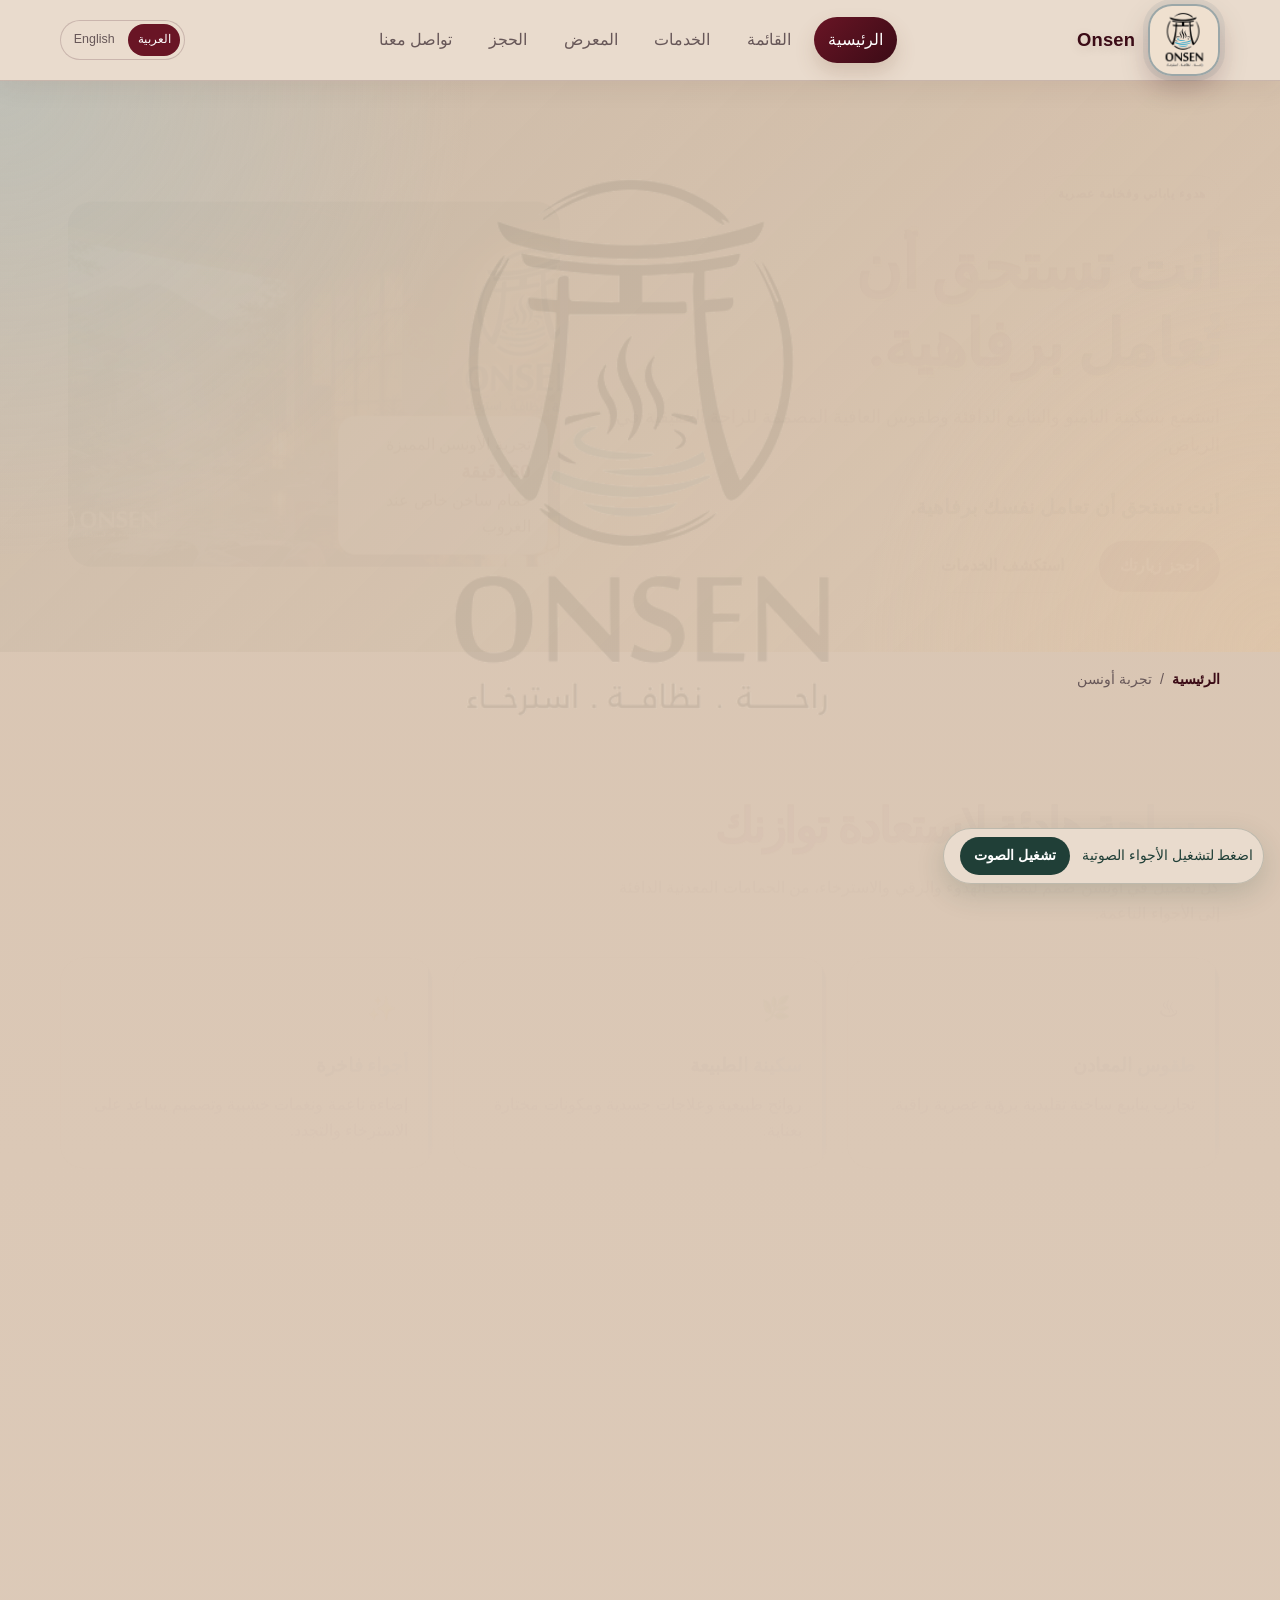
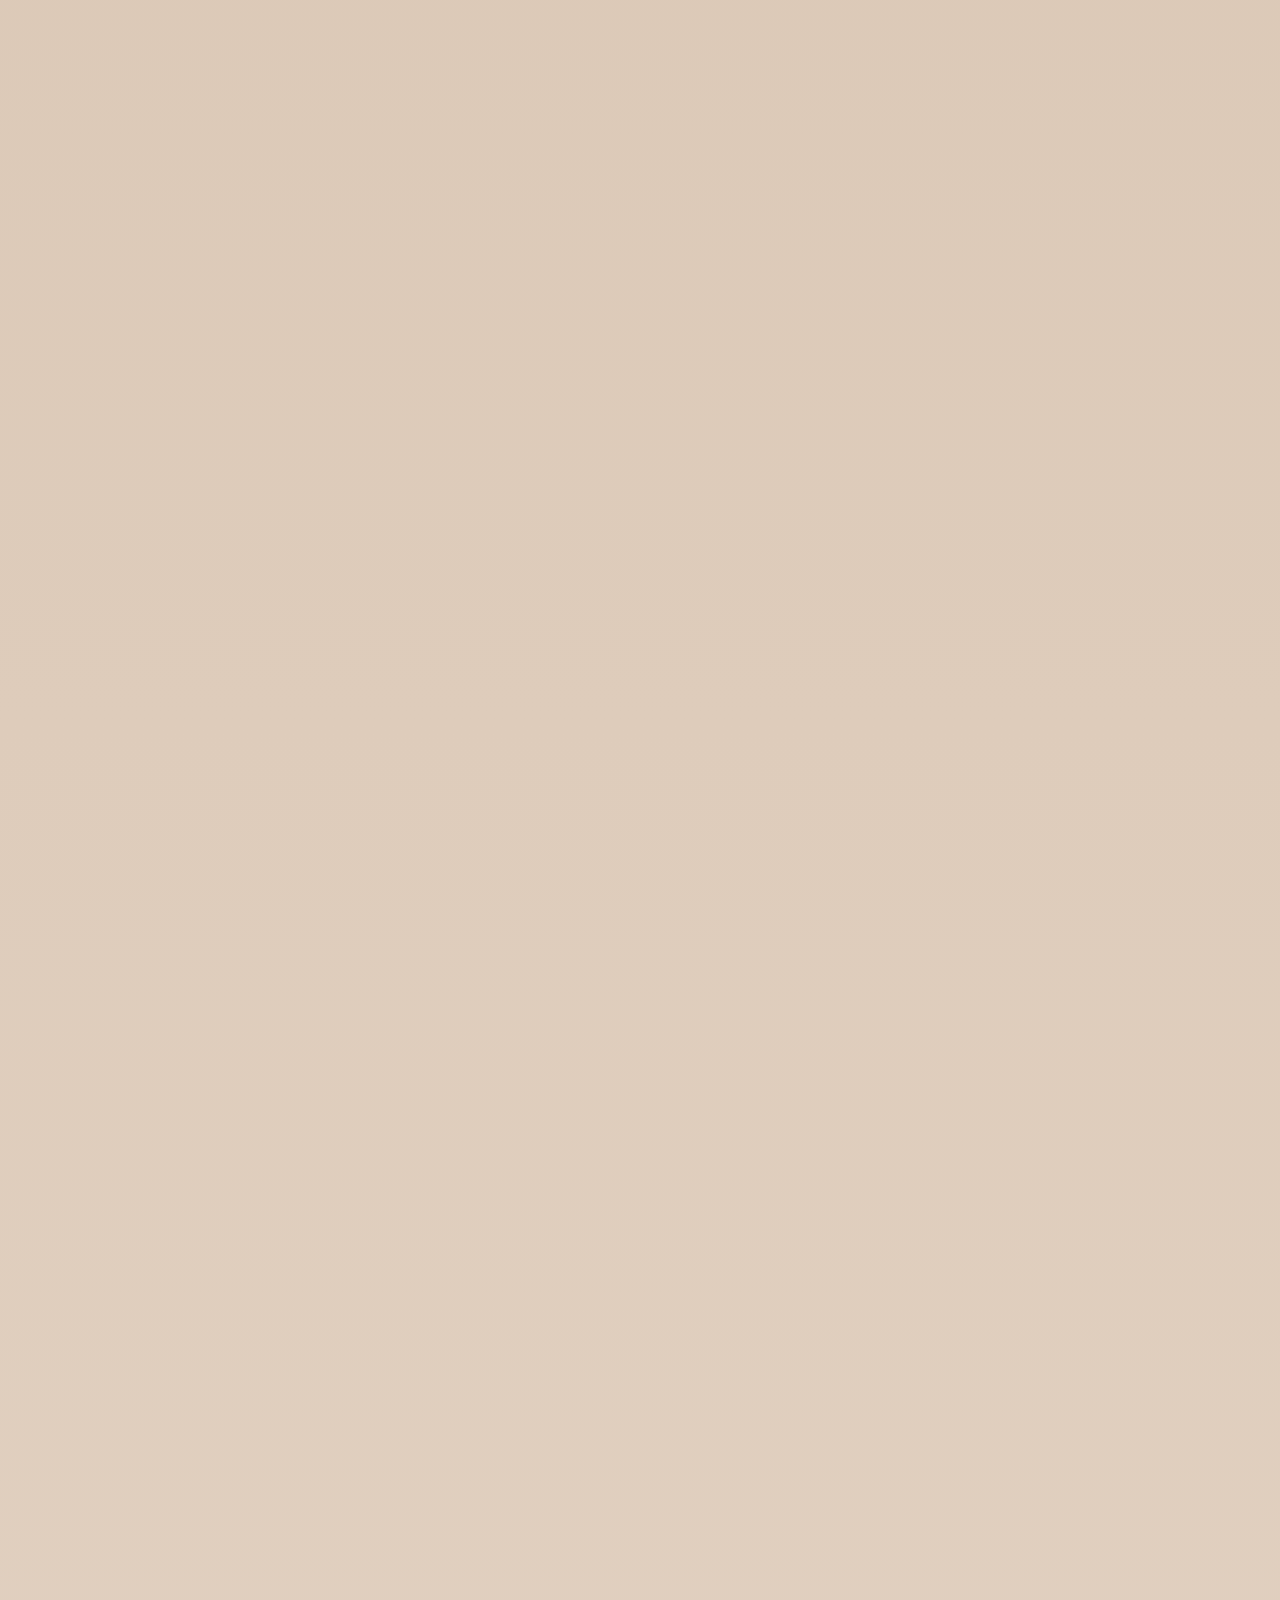
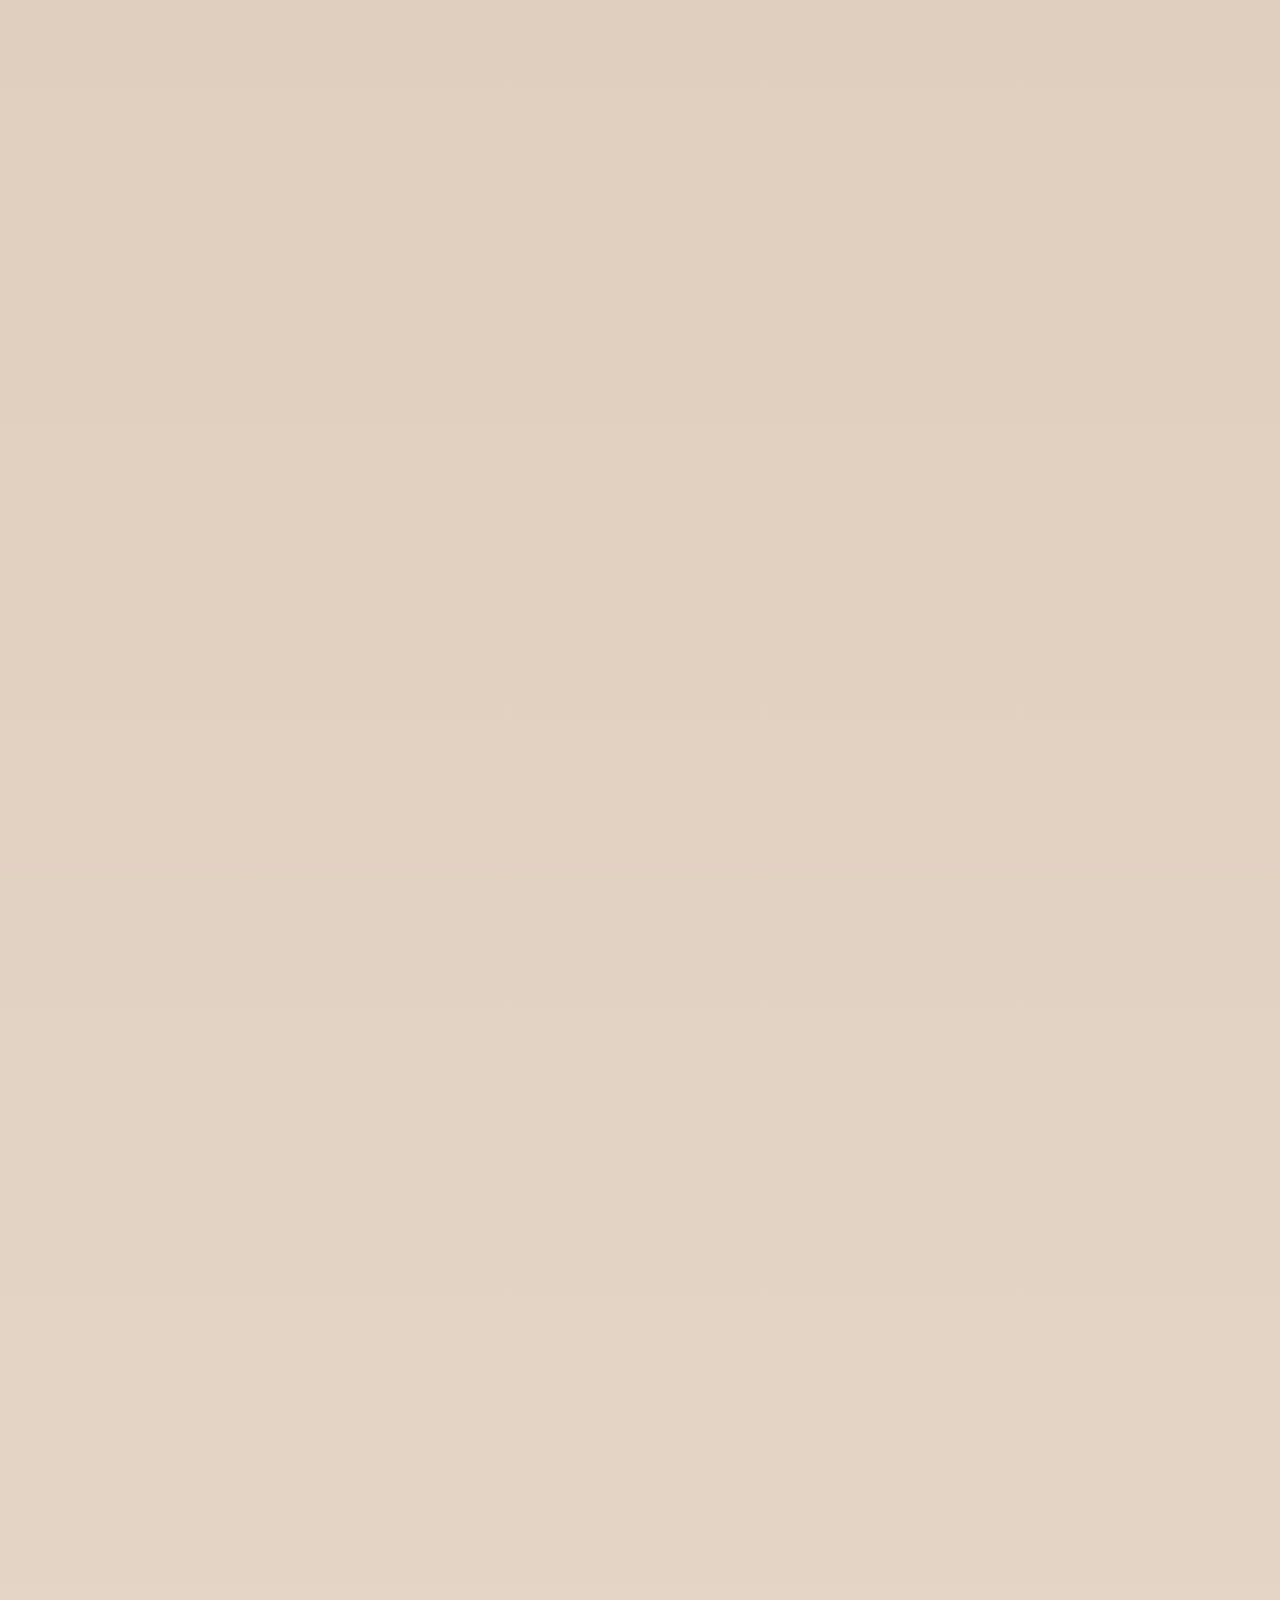
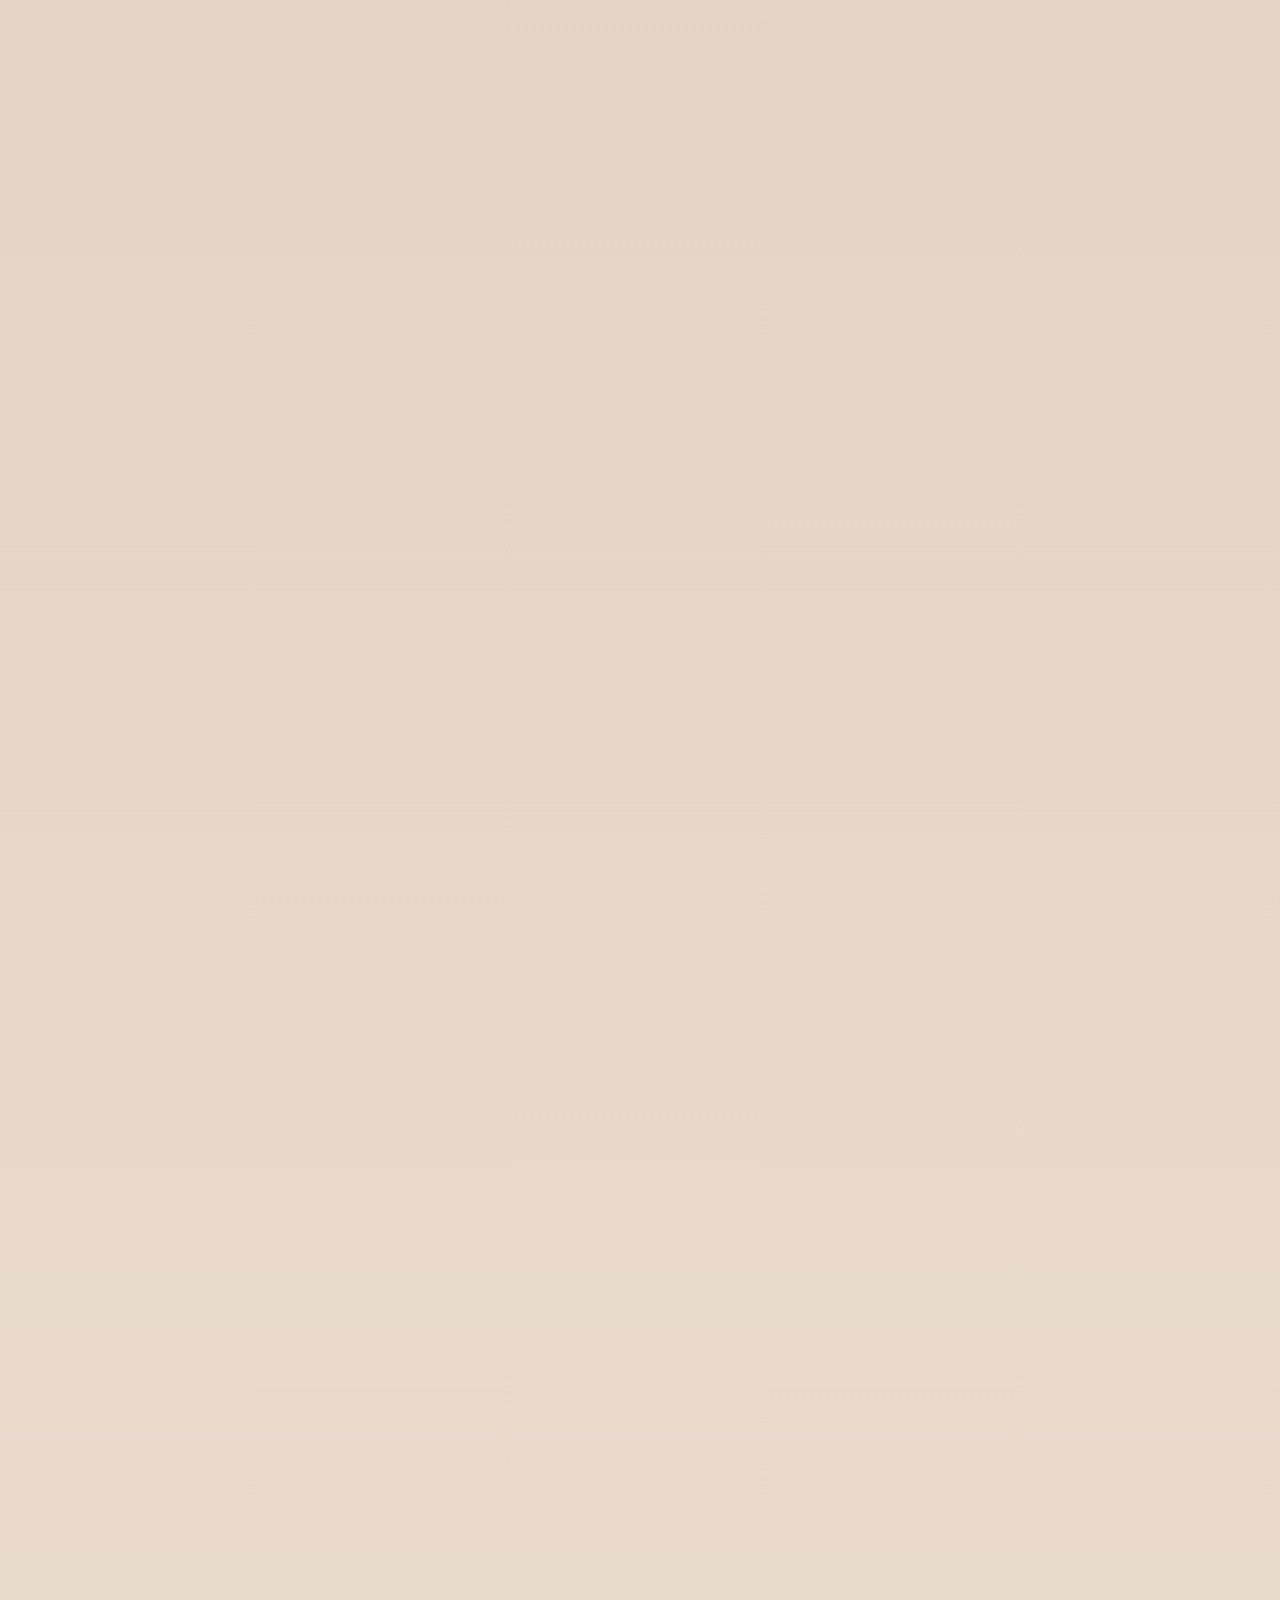
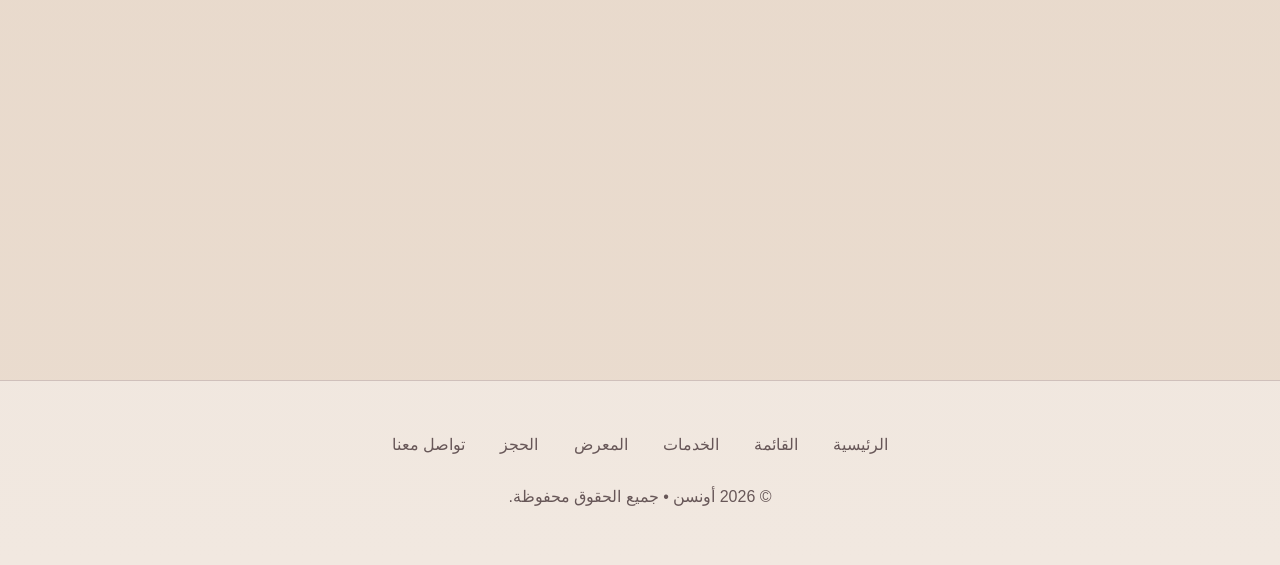
==== index.html @ 72aee2a8 "Improve Onsen search visibility and site security Replace legacy ambient tracks with an original hig" ====
<!doctype html>
<html lang="ar" dir="rtl">
<head>
  <meta charset="utf-8">
  <meta name="viewport" content="width=device-width,initial-scale=1">
  <meta http-equiv="Content-Security-Policy" content="default-src 'self'; base-uri 'self'; object-src 'none'; frame-ancestors 'none'; form-action 'self' https://wa.me mailto:; img-src 'self' data: https:; media-src 'self'; script-src 'self'; style-src 'self' https://fonts.googleapis.com; font-src 'self' https://fonts.gstatic.com; connect-src 'self'; upgrade-insecure-requests;">
  <meta name="referrer" content="strict-origin-when-cross-origin">
  <meta http-equiv="Permissions-Policy" content="camera=(), microphone=(), geolocation=()">
  <title>أونسن في الرياض | سبا ياباني فاخر</title>
  <meta name="description" content="أونسن سبا ياباني في الرياض يقدم جلسات المساج والحمام المغربي وحمام إسترخائي وطقوس عافية في أجواء هادئة.">
  <meta name="author" content="Onsen Spa & Wellness">
  <meta name="robots" content="index, follow, max-image-preview:large">
  <meta name="theme-color" content="#f7f3ef">
  <meta property="og:site_name" content="Onsen Spa & Wellness">
  <meta property="og:locale" content="ar_SA">
  <meta property="og:locale:alternate" content="en_US">
  <meta property="og:url" content="https://onsen0ksa-cloud.github.io/Onsen/">
  <meta property="og:title" content="أونسن في الرياض | سبا ياباني فاخر">
  <meta property="og:description" content="تجربة أونسن هادئة مع جلسات المساج والحمام المغربي وحمام إسترخائي وطقوس العافية الفاخرة.">
  <meta property="og:type" content="website">
  <meta property="og:image" content="https://onsen0ksa-cloud.github.io/Onsen/assets/hero-onsen.jpeg">
  <meta property="og:image:alt" content="أجواء أونسن اليابانية الهادئة">
  <meta name="twitter:card" content="summary_large_image">
  <meta name="twitter:title" content="أونسن في الرياض | سبا ياباني فاخر">
  <meta name="twitter:description" content="جلسات مساج وطقوس استرخاء يابانية في أجواء هادئة وفاخرة.">
  <meta name="twitter:image" content="https://onsen0ksa-cloud.github.io/Onsen/assets/hero-onsen.jpeg">
  <meta name="twitter:image:alt" content="أجواء أونسن اليابانية الهادئة">
  <link rel="canonical" href="https://onsen0ksa-cloud.github.io/Onsen/">
  <link rel="icon" type="image/png" href="logo-modern.png?v=4">
  <link rel="stylesheet" href="styles.css">
  <script type="application/ld+json">
  {
    "@context": "https://schema.org",
    "@type": "HealthAndBeautyBusiness",
    "name": "أونسن Onsen Spa",
    "@id": "https://onsen0ksa-cloud.github.io/Onsen/#business",
    "url": "https://onsen0ksa-cloud.github.io/Onsen/",
    "email": "Onsen0.ksa@gmail.com",
    "telephone": "+966543688231",
    "image": "https://onsen0ksa-cloud.github.io/Onsen/logo-modern.png?v=3",
    "logo": "https://onsen0ksa-cloud.github.io/Onsen/logo-modern.png",
    "description": "سبا ياباني في الرياض يقدم جلسات المساج والحمام المغربي وحمام إسترخائي وطقوس الاسترخاء.",
    "priceRange": "SAR 200-650",
    "areaServed": "Saudi Arabia",
    "serviceType": ["جلسات المساج", "الحمام المغربي", "حمام إسترخائي", "طقوس الاسترخاء"],
    "knowsAbout": ["العافية اليابانية", "العلاج بالحرارة", "الاسترخاء الحسي"],
    "hasOfferCatalog": {
      "@type": "OfferCatalog",
      "name": "خدمات أونسن",
      "itemListElement": [
        {"@type":"Offer","priceCurrency":"SAR","price":"200","itemOffered":{"@type":"Service","name":"اللوشن التقليدي"}},
        {"@type":"Offer","priceCurrency":"SAR","price":"250","itemOffered":{"@type":"Service","name":"زيت أونسن الفاخر"}},
        {"@type":"Offer","priceCurrency":"SAR","price":"300","itemOffered":{"@type":"Service","name":"الحمام المغربي أو حمام إسترخائي"}}
      ]
    }
  }
  </script>
  <script type="application/ld+json">
  {
    "@context": "https://schema.org",
    "@type": "WebSite",
    "@id": "https://onsen0ksa-cloud.github.io/Onsen/#website",
    "url": "https://onsen0ksa-cloud.github.io/Onsen/",
    "name": "أونسن | Onsen Spa & Wellness",
    "inLanguage": ["ar-SA", "en"]
  }
  </script>
  <script type="application/ld+json">
  {
    "@context": "https://schema.org",
    "@type": "BreadcrumbList",
    "itemListElement": [
      {"@type":"ListItem","position":1,"name":"الرئيسية","item":"https://onsen0ksa-cloud.github.io/Onsen/"}
    ]
  }
  </script>
  <script type="application/ld+json">
  {
    "@context": "https://schema.org",
    "@type": "FAQPage",
    "mainEntity": [
      {
        "@type": "Question",
        "name": "ما الخدمات التي يقدمها أونسن؟",
        "acceptedAnswer": {"@type":"Answer","text":"يقدم أونسن جلسات اللوشن والزيوت الفاخرة والشموع الدافئة ومساج البامبو والحمام المغربي أو حمام إسترخائي."}
      },
      {
        "@type": "Question",
        "name": "كيف يمكنني حجز جلسة؟",
        "acceptedAnswer": {"@type":"Answer","text":"يمكنك الحجز عبر واتساب أو البريد الإلكتروني من صفحة الحجز، وسيقوم فريق أونسن بمساعدتك."}
      }
    ]
  }
  </script>
</head>
<body data-page="home">
  <header class="site-header">
    <div class="container nav-row">
      <a href="index.html" class="brand" aria-label="Onsen home">
        <img src="logo-modern.png?v=3" alt="Onsen logo">
        <span>Onsen</span>
      </a>

      <nav class="site-nav" aria-label="التنقل الرئيسي">
        <a href="index.html" class="active">الرئيسية</a>
        <a href="menu.html">القائمة</a>
        <a href="services.html">الخدمات</a>
        <a href="#gallery">المعرض</a>
        <a href="booking.html">الحجز</a>
        <a href="#contact">تواصل معنا</a>
      </nav>
      <div class="language-switcher" aria-label="اختيار اللغة">
        <button type="button" data-language="ar" class="active">العربية</button>
        <button type="button" data-language="en">English</button>
      </div>
    </div>
  </header>

  <header class="hero">
    <div class="hero-inner">
      <div class="hero-grid">
        <div class="hero-copy reveal">
          <span class="eyebrow">هدوء ياباني وفخامة عصرية</span>
          <h1>أنت تستحق أن تُعامل برفاهية.</h1>
          <p class="tagline">استمتع بسكينة البامبو والينابيع الدافئة وطقوس العافية المصممة للراحة الحقيقية في الرياض.</p>
          <div class="cta-row">
            <p class="hero-signature">أنت تستحق أن تعامل نفسك برفاهية.</p>
            <a class="btn primary" href="booking.html">احجز زيارتك</a>
            <a class="btn" href="services.html">استكشف الخدمات</a>
          </div>
        </div>

        <div class="hero-card reveal">
          <img class="hero-photo" src="assets/hero-onsen.jpeg?v=9" alt="حمام أونسن حار هادئ مع إطلالة جبلية وشعار أونسن" fetchpriority="high">
          <div class="minor-card">
            <span>تجربة الأونسن المميزة</span>
            <strong>60 دقيقة</strong>
            <span>حمام ساخن خاص عند الغروب</span>
          </div>
        </div>
      </div>
    </div>
  </header>

  <main>
    <nav class="breadcrumbs container" aria-label="مسار التنقل">
      <a href="index.html">الرئيسية</a><span aria-hidden="true">/</span><span>تجربة أونسن</span>
    </nav>
    <section class="section container reveal">
      <div class="section-header">
        <h2>مساحة هادئة لاستعادة توازنك</h2>
        <p>كل تفصيل في أونسن صُمم ليمنحك الهدوء والرقي والاسترخاء، من الحمامات المعدنية الدافئة إلى الأجواء الناعمة.</p>
      </div>

      <div class="feature-grid">
        <article class="feature-card">
          <div class="icon-badge">♨</div>
          <h3>طقوس المعادن</h3>
          <p>تجارب ينابيع ساخنة تقليدية برؤية عصرية راقية.</p>
        </article>
        <article class="feature-card">
          <div class="icon-badge">🌿</div>
          <h3>سكينة الطبيعة</h3>
          <p>روائح طبيعية وعلاجات جسدية ومكونات مختارة بعناية.</p>
        </article>
        <article class="feature-card">
          <div class="icon-badge">✨</div>
          <h3>أجواء فاخرة</h3>
          <p>إضاءة ناعمة ونغمات خشبية وتصميم يساعد على الاسترخاء والتجدد.</p>
        </article>
      </div>

    </section>

    <section class="section full-bleed container reveal">
      <div class="full-bleed-grid">
        <figure class="full-bleed-image">
          <img src="assets/gallery/onsen-gallery-06.jpeg" alt="مساحة استرخاء هادئة بتفاصيل مستوحاة من اليابان" loading="lazy" decoding="async">
          <figcaption>مساحة هادئة صُممت لتمنحك وقتاً لنفسك</figcaption>
        </figure>
        <div class="callout">
          <span class="eyebrow">لحظتك تبدأ هنا</span>
          <h3>صُمم للراحة العميقة.</h3>
          <p class="muted">صُمم منتجعنا حول فكرة التوقف الواعي: مشتتات أقل وتوازن أكبر وإحساس أعمق بالعافية.</p>
          <a class="btn primary mt-125 btn-fit" href="services.html">عرض العلاجات</a>
        </div>
      </div>
    </section>

    <section id="gallery" class="section container reveal">
      <div class="section-header">
        <h2>تفاصيل تُبقي الهدوء قريباً</h2>
        <p>اكتشف الأجواء والتفاصيل والطقوس التي تميز تجربة أونسن.</p>
      </div>

      <h3 class="gallery-subtitle">صور المتجر</h3>
      <div class="gallery-grid gallery-store">
        <div class="gallery-item"><img src="assets/gallery/onsen-gallery-06.jpeg" alt="مساحة الاسترخاء في أونسن" loading="lazy" decoding="async"></div>
        <div class="gallery-item"><img src="assets/gallery/onsen-gallery-08.jpeg" alt="أجواء متجر أونسن العصرية" loading="lazy" decoding="async"></div>
        <div class="gallery-item"><img src="assets/gallery/onsen-gallery-10.jpeg" alt="إضاءة دافئة في متجر أونسن" loading="lazy" decoding="async"></div>
      </div>

      <h3 class="gallery-subtitle">صور المنتجات</h3>
      <div class="gallery-grid gallery-products">
        <div class="gallery-item"><img src="assets/gallery/onsen-gallery-01.jpeg" alt="منتجات العناية الفاخرة في أونسن" loading="lazy" decoding="async"></div>
        <div class="gallery-item"><img src="assets/gallery/onsen-gallery-02.jpeg" alt="زيوت ولوشنات جلسات أونسن" loading="lazy" decoding="async"></div>
        <div class="gallery-item"><img src="assets/gallery/onsen-gallery-03.jpeg" alt="تفاصيل منتجات العناية في أونسن" loading="lazy" decoding="async"></div>
        <div class="gallery-item"><img src="assets/gallery/onsen-gallery-04.jpeg" alt="تفاصيل منتجات الاسترخاء والعناية" loading="lazy" decoding="async"></div>
      </div>
    </section>

    <section id="reviews" class="section reviews-section container reveal">
      <div class="section-header">
        <h2>آراء ضيوف أونسن</h2>
        <p>شهادات ضيوف مختارة عن لحظات الهدوء والعناية في أونسن.</p>
      </div>
      <a class="google-review-link" href="https://maps.app.goo.gl/XB1RgDi8UA3HwiJ76?g_st=aw" target="_blank" rel="noopener">
        ⭐ شاهد تقييمات أونسن على Google Maps
      </a>
      <div class="testimonial-grid" aria-label="شهادات ضيوف أونسن">
        <article class="testimonial"><span class="review-stars" aria-hidden="true">★★★★★</span><blockquote>“تجربة هادئة جداً، من الاستقبال إلى نهاية الجلسة. التفاصيل الصغيرة صنعت فرقاً كبيراً.”</blockquote><cite>ضيف من أونسن</cite></article>
        <article class="testimonial"><span class="review-stars" aria-hidden="true">★★★★★</span><blockquote>“الأجواء مريحة والروائح لطيفة، خرجت وأنا أشعر بخفة وراحة حقيقية.”</blockquote><cite>ضيف من أونسن</cite></article>
        <article class="testimonial"><span class="review-stars" aria-hidden="true">★★★★★</span><blockquote>“مكان أنيق وخصوصية ممتازة، وسأعود بالتأكيد لطقس استرخائي آخر.”</blockquote><cite>ضيف من أونسن</cite></article>
        <article class="testimonial"><span class="review-stars" aria-hidden="true">★★★★★</span><blockquote>“خدمة راقية واهتمام واضح بالتفاصيل، كانت الجلسة فرصة حقيقية للراحة.”</blockquote><cite>ضيف من أونسن</cite></article>
        <article class="testimonial"><span class="review-stars" aria-hidden="true">★★★★★</span><blockquote>“النظافة والخصوصية والأجواء الهادئة جعلت التجربة مميزة من البداية للنهاية.”</blockquote><cite>ضيف من أونسن</cite></article>
        <article class="testimonial"><span class="review-stars" aria-hidden="true">★★★★★</span><blockquote>“تجربة دافئة ومريحة، والطاقم متعاون ويمنحك إحساساً بالاهتمام.”</blockquote><cite>ضيف من أونسن</cite></article>
      </div>
    </section>

    <div class="gallery-lightbox" id="gallery-lightbox" role="dialog" aria-modal="true" aria-label="عرض صور أونسن" hidden>
      <button class="lightbox-close" type="button" aria-label="إغلاق">×</button>
      <button class="lightbox-control lightbox-prev" type="button" aria-label="الصورة السابقة">‹</button>
      <figure>
        <img class="lightbox-image" alt="">
        <figcaption class="lightbox-caption"></figcaption>
      </figure>
      <button class="lightbox-control lightbox-next" type="button" aria-label="الصورة التالية">›</button>
    </div>

    <div class="ambient-player" role="group" aria-label="التحكم في الأجواء الصوتية">
      <span id="ambient-status" aria-live="polite">الأجواء الصوتية هادئة</span>
      <button class="btn" id="ambient-toggle" type="button" aria-pressed="false">تشغيل الأجواء الصوتية</button>
    </div>
    <audio id="ambient-audio" autoplay loop muted playsinline preload="auto" aria-hidden="true">
      <source src="assets/onsen-rain-chimes.wav" type="audio/wav">
    </audio>

    <section id="contact" class="section container reveal">
      <div class="section-header">
        <h2>خطط لزيارتك</h2>
        <p>احجز تجربتك أو اسأل عن الجلسات الخاصة أو المواعيد الجماعية.</p>
      </div>

      <div class="contact-grid">
        <article class="info-card">
          <h3>الحجز</h3>
          <p>ابدأ زيارتك بدعم فريق الحجوزات وتوصيات تناسب احتياجاتك.</p>
          <a class="btn primary mt-1" href="booking.html">احجز الآن</a>
        </article>
        <article class="info-card">
          <h3>البريد الإلكتروني</h3>
          <p><a href="mailto:Onsen0.ksa@gmail.com">Onsen0.ksa@gmail.com</a></p>
          <p>نرد خلال 24 ساعة.</p>
        </article>
        <article class="info-card">
          <h3>الموقع</h3>
          <p>منتجع عافية فاخر في الرياض يستقبل الأفراد والمجموعات الصغيرة.</p>
          <a class="btn primary mt-1" href="https://maps.app.goo.gl/XB1RgDi8UA3HwiJ76?g_st=aw" target="_blank" rel="noopener">افتح الموقع على Google Maps</a>
        </article>
      </div>
    </section>

    <section class="section container reveal" aria-labelledby="location-title">
      <div class="section-header">
        <h2 id="location-title">رفاهية يابانية هادئة في الرياض</h2>
        <p>تجربة عافية هادئة للضيوف في الرياض، مع إمكانية التواصل والحجز عبر واتساب والبريد الإلكتروني.</p>
      </div>
      <div class="seo-grid">
        <article class="info-card">
          <h3>خدماتنا</h3>
          <p>مساج، لوشن، زيوت فاخرة، مساج بامبو، وحمام مغربي أو حمام إسترخائي.</p>
          <a class="text-link" href="services.html">تصفح قائمة الخدمات ←</a>
        </article>
        <article class="info-card">
          <h3>موقعنا وخدمتنا</h3>
          <p>نخدم الباحثين عن الاسترخاء والخصوصية وتجربة سبا يابانية راقية في السعودية.</p>
          <a class="text-link" href="booking.html">ابدأ الحجز ←</a>
        </article>
      </div>
    </section>

    <section class="section container reveal" aria-labelledby="story-title">
      <div class="section-header">
        <h2 id="story-title">حكاية عناية صُممت بعناية</h2>
        <p>فريق أونسن يصمم كل زيارة حول الهدوء والخصوصية والعناية بالتفاصيل، من لحظة الوصول حتى نهاية الجلسة.</p>
      </div>
      <div class="case-study">
        <span class="eyebrow">دراسة تجربة</span>
        <h3>من يوم مزدحم إلى لحظة هدوء</h3>
        <p>تبدأ التجربة باختيار الطقس المناسب، ثم جلسة دافئة ووقت استرخاء هادئ، وتنتهي بتوصية شخصية تساعد الضيف على الحفاظ على إحساس التوازن.</p>
        <a class="btn primary" href="booking.html">اطلب توصيتك الشخصية</a>
      </div>
    </section>

    <section class="section container reveal" aria-labelledby="related-title">
      <div class="section-header">
        <h2 id="related-title">خطوتك التالية نحو السكينة</h2>
        <p>تعرّف على الخطوة التالية في رحلة العافية الخاصة بك.</p>
      </div>
      <div class="seo-grid">
        <article class="info-card"><h3>الخدمات والأسعار</h3><p>قارن بين خيارات المساج والحمام المغربي والياباني.</p><a class="text-link" href="services.html">عرض الخدمات ←</a></article>
        <article class="info-card"><h3>الحجز والتواصل</h3><p>تواصل معنا عبر واتساب أو البريد لتنسيق موعدك.</p><a class="text-link" href="booking.html">صفحة الحجز ←</a></article>
        <article class="info-card"><h3>الصور والأجواء</h3><p>استكشف البوابات اليابانية والينابيع وأجواء السكينة.</p><a class="text-link" href="#gallery">مشاهدة المعرض ←</a></article>
      </div>
    </section>

    <section class="section container reveal" aria-labelledby="faq-title">
      <div class="section-header">
        <h2 id="faq-title">إجابات تهم راحتك</h2>
      </div>
      <div class="faq-list">
        <details><summary>ما الخدمات التي يقدمها أونسن؟</summary><p>نقدم جلسات اللوشن والزيوت الفاخرة والشموع الدافئة ومساج البامبو والحمام المغربي أو حمام إسترخائي.</p></details>
        <details><summary>كيف يمكنني حجز جلسة؟</summary><p>يمكنك الحجز عبر واتساب أو البريد الإلكتروني من صفحة الحجز، وسيساعدك فريق أونسن في اختيار الموعد والخدمة.</p></details>
        <details><summary>ماهي المواد أو المنتجات المستخدمة للمساج والحمام؟</summary><p>نختار منتجاتنا بعناية من مكونات طبيعية، وهي خالية تماماً من المواد الحافظة وفق معلومات المنتجات المعتمدة لدينا.</p></details>
      </div>
    </section>
  </main>

  <footer class="footer">
    <nav class="footer-nav" aria-label="Footer navigation">
      <a href="index.html">الرئيسية</a>
      <a href="menu.html">القائمة</a>
      <a href="services.html">الخدمات</a>
      <a href="index.html#gallery">المعرض</a>
      <a href="booking.html">الحجز</a>
      <a href="index.html#contact">تواصل معنا</a>
    </nav>
    <p>&copy; <span id="year"></span> أونسن • جميع الحقوق محفوظة.</p>
  </footer>

  <script src="script.js"></script>
</body>
</html>
---- styles.css ----
@import url("https://fonts.googleapis.com/css2?family=Amiri:wght@400;700&family=Noto+Naskh+Arabic:wght@400;600;700&display=swap");

:root {
  --primary: #691525;
  --primary-deep: #3b0b16;
  --accent: #416b59;
  --logo-blue: #5d8295;
  --forest: #203f37;
  --sky: #9ac8d8;
  --accent-soft: #dfe8e1;
  --gold: #c9a982;
  --sand: #d8c4b1;
  --paper: #eadccf;
  --ink: #2c2020;
  --muted: #675758;
  --line: rgba(59, 11, 22, 0.18);
  --shadow: 0 18px 50px rgba(53, 13, 22, 0.14);
}

* { box-sizing: border-box; }
html { scroll-behavior: smooth; }
body {
  position: relative;
  isolation: isolate;
  margin: 0;
  font-family: "Noto Naskh Arabic", Tahoma, sans-serif;
  line-height: 1.6;
  color: var(--ink);
  background: linear-gradient(180deg, #d8c4b1 0%, #eadccf 100%);
}
body::before {
  position: fixed;
  inset: 0;
  z-index: 0;
  content: "";
  background: url("logo-modern.png") center / min(620px, 62vw) auto no-repeat;
  filter: sepia(0.45) saturate(0.55);
  opacity: 0.07;
  pointer-events: none;
}
body > * {
  position: relative;
  z-index: 1;
}
img { display: block; max-width: 100%; }
a { color: inherit; text-decoration: none; }
button, input, textarea { font: inherit; }

.container {
  width: min(1160px, calc(100% - 2rem));
  margin: 0 auto;
}

.breadcrumbs {
  display: flex;
  gap: 0.5rem;
  padding-top: 1rem;
  color: var(--muted);
  font-size: 0.9rem;
}

.breadcrumbs a,
.text-link {
  color: var(--primary-deep);
  font-weight: 700;
}

.site-header {
  position: sticky;
  top: 0;
  z-index: 20;
  backdrop-filter: blur(16px);
  background: rgba(234, 220, 207, 0.94);
  box-shadow: 0 8px 24px rgba(59, 11, 22, 0.06);
  border-bottom: 1px solid var(--line);
}

.nav-row {
  display: flex;
  align-items: center;
  justify-content: space-between;
  gap: 1rem;
  min-height: 80px;
  padding: 0.25rem 0;
}

.language-switcher {
  display: inline-flex;
  gap: 0.25rem;
  padding: 0.2rem;
  border: 1px solid var(--line);
  border-radius: 999px;
  background: rgba(234, 220, 207, 0.9);
}

.language-switcher button {
  border: 0;
  border-radius: 999px;
  background: transparent;
  color: var(--muted);
  cursor: pointer;
  padding: 0.35rem 0.6rem;
  font-size: 0.78rem;
}

.language-switcher button.active {
  background: var(--primary);
  color: #fff;
}

.brand {
  display: inline-flex;
  align-items: center;
  gap: 0.8rem;
  color: var(--primary-deep);
  font-family: "Noto Naskh Arabic", "Segoe UI", sans-serif;
  font-size: 1.15rem;
  font-weight: 700;
  letter-spacing: 0.01em;
}

.brand img {
  width: 72px;
  height: 72px;
  padding: 0.2rem;
  border: 2px solid rgba(93, 130, 149, 0.62);
  border-radius: 24px;
  object-fit: contain;
  box-shadow: 0 12px 28px rgba(59, 11, 22, 0.22), 0 0 0 5px rgba(93, 130, 149, 0.1);
  background: rgba(234, 220, 207, 0.78);
  filter: sepia(0.12) saturate(0.92);
  transition: transform 0.2s ease, box-shadow 0.2s ease;
}

.brand span {
  color: var(--primary-deep);
  text-shadow: 0 3px 12px rgba(59, 11, 22, 0.12);
}

.brand:hover img {
  transform: translateY(-2px) rotate(-2deg);
  box-shadow: 0 16px 32px rgba(59, 11, 22, 0.28), 0 0 0 6px rgba(93, 130, 149, 0.14);
}

.site-nav {
  display: flex;
  justify-content: center;
  gap: 0.5rem;
  flex-wrap: wrap;
}

.site-nav a,
.footer-nav a {
  color: var(--muted);
  padding: 0.65rem 0.9rem;
  border-radius: 999px;
  transition: 0.2s ease;
}

.site-nav a:hover,
.footer-nav a:hover {
  background: rgba(125, 87, 58, 0.08);
  color: var(--ink);
}

.site-nav a.active {
  background: linear-gradient(135deg, var(--primary), var(--primary-deep));
  color: #fff;
  box-shadow: 0 10px 20px rgba(125, 87, 58, 0.2);
}

.hero {
  position: relative;
  overflow: hidden;
  background:
    radial-gradient(circle at top left, rgba(154, 200, 216, 0.28), transparent 34%),
    radial-gradient(circle at bottom right, rgba(227, 195, 158, 0.32), transparent 30%),
    linear-gradient(135deg, rgba(32, 63, 55, 0.06), rgba(227, 195, 158, 0.18));
}

.hero-inner {
  width: min(1160px, calc(100% - 2rem));
  margin: 0 auto;
  padding: clamp(2.5rem, 6vw, 5rem) 0;
}

.hero-grid {
  display: grid;
  grid-template-columns: 1.1fr 0.9fr;
  align-items: center;
  gap: 2rem;
}

.eyebrow {
  display: inline-block;
  margin-bottom: 1rem;
  padding: 0.5rem 0.8rem;
  border-radius: 999px;
  background: rgba(255, 255, 255, 0.7);
  border: 1px solid var(--line);
  color: var(--primary-deep);
  font-size: 0.78rem;
  font-weight: 700;
  letter-spacing: 0.06em;
  text-transform: uppercase;
}

.hero-copy h1 {
  font-family: "Amiri", "Noto Naskh Arabic", Georgia, serif;
  font-weight: 700;
  margin: 0;
  font-size: clamp(2.15rem, 5vw, 4.2rem);
  line-height: 1.2;
  letter-spacing: -0.025em;
  max-width: 12ch;
  background: linear-gradient(110deg, var(--primary-deep) 0%, var(--primary) 45%, var(--forest) 74%, var(--sky) 100%);
  -webkit-background-clip: text;
  background-clip: text;
  color: transparent;
  text-shadow: 2px 3px 0 rgba(201, 169, 130, 0.32), 0 10px 28px rgba(59, 11, 22, 0.12);
}

.hero-signature {
  flex-basis: 100%;
  margin: 0 0 0.2rem;
  font-family: "Amiri", "Noto Naskh Arabic", Georgia, serif;
  color: var(--forest);
  font-size: 1.25rem;
  font-weight: 700;
  letter-spacing: 0.01em;
}

.tagline {
  margin: 1.2rem 0 0;
  max-width: 46rem;
  font-size: 1.1rem;
  color: var(--muted);
}

.cta-row {
  display: flex;
  flex-wrap: wrap;
  align-items: center;
  gap: 0.85rem;
  margin-top: 2rem;
}

.btn {
  display: inline-flex;
  align-items: center;
  justify-content: center;
  min-height: 48px;
  padding: 0.8rem 1.3rem;
  border-radius: 999px;
  border: 1px solid rgba(44, 36, 31, 0.12);
  background: rgba(255, 255, 255, 0.55);
  color: var(--ink);
  font-weight: 600;
  transition: transform 0.2s ease, box-shadow 0.2s ease, background-color 0.2s ease;
}

.btn:hover {
  transform: translateY(-1px);
  box-shadow: 0 12px 26px rgba(44, 36, 31, 0.08);
}

.btn.primary {
  background: linear-gradient(135deg, var(--primary), var(--primary-deep));
  border: none;
  color: #fff;
  box-shadow: 0 16px 30px rgba(92, 61, 42, 0.22);
}

.mt-1 { margin-top: 1rem; }
.mt-125 { margin-top: 1.25rem; }
.btn-fit { width: fit-content; }

.hero-card {
  position: relative;
  grid-column: auto;
  background: transparent;
  border: 0;
  border-radius: 0;
  padding: 0;
  box-shadow: none;
}

.hero-photo {
  width: 100%;
  max-width: 640px;
  margin-inline: auto;
  aspect-ratio: 4 / 3;
  height: auto;
  object-fit: cover;
  border: 8px solid rgba(255, 250, 245, 0.78);
  border-radius: 32px;
  box-shadow: 0 18px 42px rgba(59, 11, 22, 0.16);
}

.minor-card {
  position: absolute;
  inset-inline-start: 1.25rem;
  bottom: 1.25rem;
  max-width: 210px;
  background: rgba(255, 250, 245, 0.92);
  border: 1px solid var(--line);
  border-radius: 18px;
  padding: 0.9rem 1rem;
  box-shadow: 0 14px 28px rgba(25, 17, 12, 0.12);
}

.minor-card strong {
  display: block;
  font-size: 1.2rem;
  color: var(--primary-deep);
}

.section {
  padding: 5rem 0;
}

.section-header {
  max-width: 620px;
  margin-bottom: 2rem;
}

.section-header h1,
.section-header h2 {
  margin: 0 0 0.6rem;
  font-size: clamp(2rem, 4vw, 3rem);
  letter-spacing: -0.05em;
  font-family: "Amiri", "Noto Naskh Arabic", Georgia, serif;
  background: linear-gradient(110deg, var(--primary-deep) 0%, var(--primary) 45%, var(--forest) 74%, var(--sky) 100%);
  -webkit-background-clip: text;
  background-clip: text;
  color: transparent;
  text-shadow: 1px 2px 0 rgba(201, 169, 130, 0.22);
}

.section h3 {
  font-family: "Amiri", "Noto Naskh Arabic", Georgia, serif;
  background: linear-gradient(110deg, var(--primary-deep) 0%, var(--primary) 45%, var(--forest) 74%, var(--sky) 100%);
  -webkit-background-clip: text;
  background-clip: text;
  color: transparent;
  text-shadow: 1px 2px 0 rgba(201, 169, 130, 0.18);
}

.section-header p {
  margin: 0;
  color: var(--muted);
}

.feature-grid {
  display: grid;
  grid-template-columns: repeat(3, minmax(0, 1fr));
  gap: 1.25rem;
}

.feature-card,
.service-card,
.booking-card,
.info-card {
  background: rgba(255, 255, 255, 0.7);
  border: 1px solid var(--line);
  border-radius: 24px;
  box-shadow: 0 10px 26px rgba(0, 0, 0, 0.03);
}

.feature-card {
  padding: 1.5rem;
  position: relative;
  overflow: hidden;
  transition: transform 0.25s ease, box-shadow 0.25s ease, border-color 0.25s ease;
}

.feature-card::before {
  position: absolute;
  inset-block: 0;
  inset-inline-start: 0;
  width: 4px;
  content: "";
  background: linear-gradient(180deg, var(--accent), var(--sky));
  opacity: 0.75;
}

.feature-card:hover {
  transform: translateY(-4px);
  border-color: rgba(65, 107, 89, 0.4);
  box-shadow: 0 18px 34px rgba(32, 63, 55, 0.12);
}

.icon-badge {
  display: inline-flex;
  align-items: center;
  justify-content: center;
  width: 52px;
  height: 52px;
  margin-bottom: 1rem;
  border-radius: 16px;
  font-size: 1.5rem;
  background: linear-gradient(135deg, rgba(47, 167, 199, 0.15), rgba(227, 195, 158, 0.25));
}

.feature-card h3,
.service-card h3,
.booking-card h3,
.info-card h3 {
  margin: 0 0 0.7rem;
}

.feature-card p,
.service-card p,
.booking-card p,
.info-card p,
.muted {
  margin: 0;
  color: var(--muted);
}

.full-bleed {
  padding: 0;
}

.full-bleed-grid {
  display: grid;
  grid-template-columns: minmax(0, 1.1fr) minmax(300px, 0.9fr);
  gap: clamp(1rem, 3vw, 2.5rem);
  align-items: stretch;
}

.full-bleed-image {
  position: relative;
  min-height: 360px;
  margin: 0;
  overflow: hidden;
  border: 8px solid rgba(255, 250, 245, 0.72);
  border-radius: 32px;
  box-shadow: var(--shadow);
}

.full-bleed-image img {
  width: 100%;
  height: 100%;
  min-height: 360px;
  object-fit: cover;
  display: block;
  transition: transform 0.7s ease;
}

.full-bleed-image:hover img { transform: scale(1.035); }

.full-bleed-image figcaption {
  position: absolute;
  inset-inline: 1rem;
  bottom: 1rem;
  width: fit-content;
  max-width: calc(100% - 2rem);
  padding: 0.55rem 0.9rem;
  border: 1px solid rgba(255, 255, 255, 0.3);
  border-radius: 999px;
  background: rgba(32, 63, 55, 0.82);
  color: #fff;
  font-size: 0.9rem;
  backdrop-filter: blur(8px);
}

.callout {
  display: flex;
  flex-direction: column;
  justify-content: center;
  gap: 0.35rem;
  padding: clamp(1.5rem, 4vw, 3rem);
  background:
    radial-gradient(circle at top left, rgba(154, 200, 216, 0.22), transparent 50%),
    linear-gradient(135deg, rgba(255, 255, 255, 0.62), rgba(227, 195, 158, 0.22));
  border: 1px solid rgba(65, 107, 89, 0.22);
  border-radius: 32px;
  box-shadow: 0 18px 40px rgba(32, 63, 55, 0.08);
}

.callout h3 {
  margin: 0 0 1rem;
  font-size: clamp(1.8rem, 3vw, 2.6rem);
  letter-spacing: -0.04em;
}

.gallery-grid {
  display: grid;
  grid-template-columns: repeat(3, minmax(0, 1fr));
  gap: 1rem;
  margin-bottom: 2.5rem;
}

.gallery-subtitle {
  margin: 2rem 0 1rem;
  font-size: 1.2rem;
}

.gallery-item {
  grid-column: auto;
  aspect-ratio: 4 / 3;
  min-height: 0;
  overflow: hidden;
  border-radius: 22px;
  border: 1px solid rgba(65, 107, 89, 0.22);
  background: rgba(247, 243, 239, 0.6);
  box-shadow: 0 16px 36px rgba(59, 11, 22, 0.12);
  transition: transform 0.35s ease, box-shadow 0.35s ease;
}

.gallery-item:hover {
  transform: translateY(-5px);
  box-shadow: 0 22px 42px rgba(59, 11, 22, 0.18);
}

.gallery-item img {
  width: 100%;
  height: 100%;
  min-height: 0;
  object-fit: cover;
  filter: saturate(0.78) contrast(0.9) brightness(0.96);
  cursor: pointer;
  transition: transform 0.45s ease, filter 0.45s ease;
}

.gallery-item:hover img {
  transform: scale(1.04);
  filter: saturate(0.9) contrast(0.96) brightness(1);
}

.gallery-lightbox[hidden] { display: none; }

.gallery-lightbox {
  position: fixed;
  inset: 0;
  z-index: 100;
  display: grid;
  grid-template-columns: minmax(44px, 8vw) minmax(0, 1fr) minmax(44px, 8vw);
  align-items: center;
  justify-items: center;
  padding: 2rem;
  background: rgba(31, 11, 17, 0.9);
  backdrop-filter: blur(12px);
}

.gallery-lightbox figure {
  display: grid;
  justify-items: center;
  gap: 0.8rem;
  width: min(100%, 1080px);
  max-height: calc(100vh - 4rem);
  margin: 0;
}

.lightbox-image {
  width: auto;
  max-width: 100%;
  height: auto;
  max-height: calc(100vh - 8rem);
  object-fit: contain;
  border: 1px solid rgba(255, 255, 255, 0.28);
  border-radius: 16px;
  box-shadow: 0 24px 80px rgba(0, 0, 0, 0.35);
}

.lightbox-caption {
  max-width: 90%;
  color: #fff;
  text-align: center;
  font-size: 0.95rem;
}

.lightbox-close,
.lightbox-control {
  border: 0;
  color: #fff;
  cursor: pointer;
  background: rgba(255, 255, 255, 0.14);
  transition: background 0.2s ease, transform 0.2s ease;
}

.lightbox-close:hover,
.lightbox-control:hover {
  background: var(--primary);
  transform: scale(1.06);
}

.lightbox-close {
  position: absolute;
  top: 1rem;
  right: 1.25rem;
  width: 44px;
  height: 44px;
  border-radius: 50%;
  font-size: 2rem;
  line-height: 1;
}

.lightbox-control {
  width: 48px;
  height: 64px;
  border-radius: 16px;
  font-size: 3rem;
  line-height: 1;
}

.lightbox-prev { grid-column: 1; grid-row: 1; }
.lightbox-next { grid-column: 3; grid-row: 1; }

body.lightbox-open { overflow: hidden; }

.review-stars {
  display: block;
  color: #c8943d;
  font-size: 1.6rem;
  letter-spacing: 0.12em;
}

.testimonial-grid {
  display: grid;
  grid-template-columns: repeat(3, minmax(0, 1fr));
  gap: 1rem;
}

.google-review-link {
  display: inline-flex;
  align-items: center;
  gap: 0.35rem;
  margin: 0 0 1.2rem;
  padding: 0.65rem 1rem;
  border: 1px solid rgba(65, 107, 89, 0.25);
  border-radius: 999px;
  color: var(--primary-deep);
  background: rgba(255, 255, 255, 0.65);
  font-weight: 700;
  text-decoration: none;
  transition: transform 0.2s ease, box-shadow 0.2s ease;
}

.google-review-link:hover {
  transform: translateY(-2px);
  box-shadow: 0 8px 18px rgba(32, 63, 55, 0.12);
}

.testimonial {
  display: grid;
  gap: 0.25rem;
  padding: 1rem;
  border: 1px solid rgba(65, 107, 89, 0.2);
  border-radius: 20px;
  background: rgba(255, 255, 255, 0.52);
  box-shadow: 0 12px 28px rgba(32, 63, 55, 0.08);
  transition: transform 0.25s ease, box-shadow 0.25s ease;
}

.testimonial:hover {
  transform: translateY(-3px);
  box-shadow: 0 18px 36px rgba(32, 63, 55, 0.12);
}

.testimonial blockquote {
  margin: 0.25rem 0 0;
  color: var(--ink);
  font-size: 1.02rem;
}

.testimonial cite { color: var(--muted); font-size: 0.9rem; font-style: normal; }

#ambient-audio { display: none; }

.ambient-player {
  position: fixed;
  inset-inline-start: 1rem;
  bottom: 1rem;
  z-index: 30;
  display: flex;
  align-items: center;
  gap: 0.75rem;
  padding: 0.5rem 0.6rem 0.5rem 1rem;
  border: 1px solid rgba(32, 63, 55, 0.22);
  border-radius: 999px;
  background: rgba(234, 220, 207, 0.96);
  color: var(--forest);
  box-shadow: 0 10px 28px rgba(32, 63, 55, 0.17);
  font-size: 0.85rem;
}

.ambient-player .btn {
  min-height: 38px;
  padding: 0.4rem 0.9rem;
  border: 0;
  background: var(--forest);
  color: #fff;
  cursor: pointer;
}

.contact-grid {
  display: grid;
  grid-template-columns: repeat(3, minmax(0, 1fr));
  gap: 1rem;
}

.info-card {
  padding: 1.5rem;
}

.seo-grid {
  display: grid;
  grid-template-columns: repeat(3, minmax(0, 1fr));
  gap: 1rem;
}

.seo-grid .info-card {
  display: flex;
  flex-direction: column;
  gap: 0.7rem;
}

.case-study {
  padding: 2rem;
  border: 1px solid var(--line);
  border-radius: 28px;
  background: linear-gradient(135deg, rgba(125, 87, 58, 0.1), rgba(227, 195, 158, 0.22));
}

.case-study h3 {
  margin: 0.6rem 0;
  font-size: clamp(1.6rem, 3vw, 2.4rem);
}

.case-study p {
  max-width: 720px;
  color: var(--muted);
}

.faq-list {
  display: grid;
  gap: 0.8rem;
}

.faq-list details {
  padding: 1rem 1.2rem;
  border: 1px solid var(--line);
  border-radius: 16px;
  background: rgba(255, 255, 255, 0.55);
}

.faq-list summary {
  cursor: pointer;
  font-weight: 700;
}

.faq-list p {
  margin: 0.8rem 0 0;
  color: var(--muted);
}

ul.check-list {
  margin: 0.8rem 0 0;
  padding-left: 1.2rem;
  color: var(--muted);
}

ul.check-list li + li { margin-top: 0.4rem; }

.footer {
  padding: 2.5rem 0;
  text-align: center;
  color: var(--muted);
  background: rgba(255, 255, 255, 0.35);
  border-top: 1px solid var(--line);
}

.footer-nav {
  display: flex;
  justify-content: center;
  flex-wrap: wrap;
  gap: 0.4rem;
  margin-bottom: 0.8rem;
}

.page-intro {
  padding: 3rem 0 1rem;
}

.service-grid,
.booking-grid {
  display: grid;
  grid-template-columns: repeat(3, minmax(0, 1fr));
  gap: 1.2rem;
}

.service-card,
.booking-card {
  padding: 1.5rem;
}

.price {
  margin: 0.7rem 0;
  font-size: 1.2rem;
  font-weight: 700;
  color: var(--primary-deep);
}

.tag-line {
  color: var(--muted);
  font-style: italic;
}

.booking-actions {
  display: grid;
  gap: 1rem;
  margin-top: 1rem;
}

.reveal {
  opacity: 0;
  transform: translateY(18px);
  transition: opacity 0.5s ease, transform 0.5s ease;
}

.reveal.is-visible {
  opacity: 1;
  transform: translateY(0);
}

:focus-visible {
  outline: 3px solid var(--logo-blue);
  outline-offset: 3px;
}

@media (max-width: 920px) {
  .hero-grid,
  .full-bleed-grid,
  .feature-grid,
  .service-grid,
  .booking-grid,
  .contact-grid {
    grid-template-columns: 1fr;
  }

  .nav-row {
    display: grid;
    grid-template-columns: 1fr auto;
    align-items: center;
    column-gap: 1rem;
  }

  .brand { grid-column: 1; grid-row: 1; }
  .language-switcher { grid-column: 2; grid-row: 1; }
  .site-nav {
    grid-column: 1 / -1;
    grid-row: 2;
    justify-content: flex-start;
    width: 100%;
  }

  .gallery-grid { grid-template-columns: repeat(3, minmax(0, 1fr)); }
  .full-bleed-grid { grid-template-columns: 1fr; }
  .full-bleed-image,
  .full-bleed-image img { min-height: 320px; }
  .seo-grid { grid-template-columns: 1fr; }

  .gallery-lightbox {
    grid-template-columns: 48px minmax(0, 1fr) 48px;
    padding: 1rem;
  }

  .testimonial-grid { grid-template-columns: 1fr; }
}

@media (max-width: 560px) {
  .brand img { width: 56px; height: 56px; border-radius: 16px; }
  .nav-row { min-height: 64px; }
  .brand { font-size: 1rem; }
  .site-nav {
    gap: 0.1rem;
    overflow-x: auto;
    flex-wrap: nowrap;
    padding-bottom: 0.35rem;
    scrollbar-width: thin;
  }
  .site-nav a { flex: 0 0 auto; padding: 0.55rem 0.7rem; font-size: 0.9rem; }
  .hero-copy { min-width: 0; }
  .hero-copy h1 { max-width: 100%; font-size: clamp(2rem, 8vw, 2.7rem); white-space: normal; }
  .hero-photo { border-width: 5px; border-radius: 24px; }
  .minor-card { inset-inline-start: 0.75rem; bottom: 0.75rem; max-width: 180px; }
  .gallery-grid { grid-template-columns: repeat(2, minmax(0, 1fr)); gap: 0.7rem; }
  .gallery-item { border-radius: 16px; }
  .full-bleed-image,
  .full-bleed-image img { min-height: 250px; }
  .hero-inner { padding-top: 3rem; }
  .cta-row { flex-direction: column; align-items: stretch; }
  .btn { width: 100%; }
  .section { padding: 4rem 0; }
  .container,
  .hero-inner { width: min(100% - 1.25rem, 1160px); }
  .hero-photo { border-radius: 18px; }
  .lightbox-control { width: 40px; height: 56px; font-size: 2.4rem; }
  .ambient-player { inset-inline-start: 0.6rem; bottom: 0.6rem; gap: 0.45rem; }
  .ambient-player span { max-width: 9rem; }
}

@media (prefers-reduced-motion: reduce) {
  *,
  *::before,
  *::after {
    scroll-behavior: auto !important;
    animation-duration: 0.01ms !important;
    animation-iteration-count: 1 !important;
    transition-duration: 0.01ms !important;
  }
}
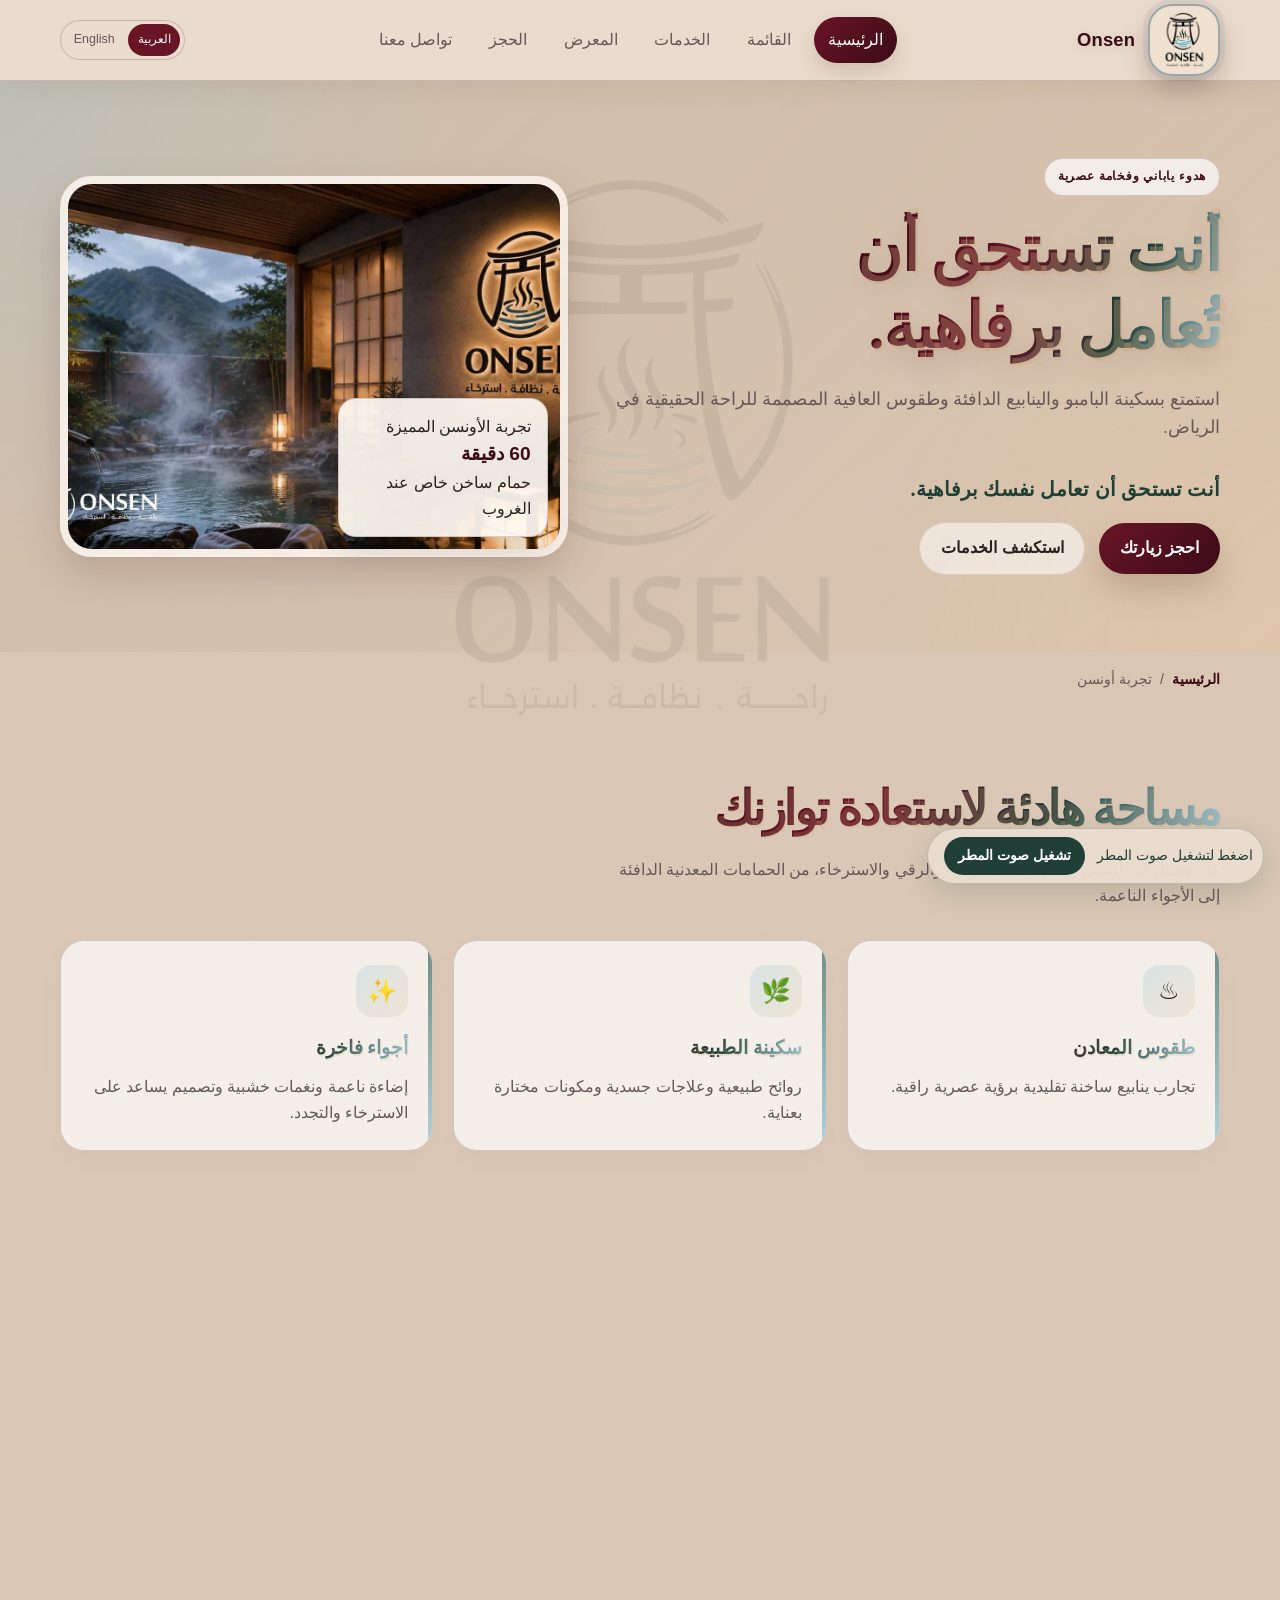
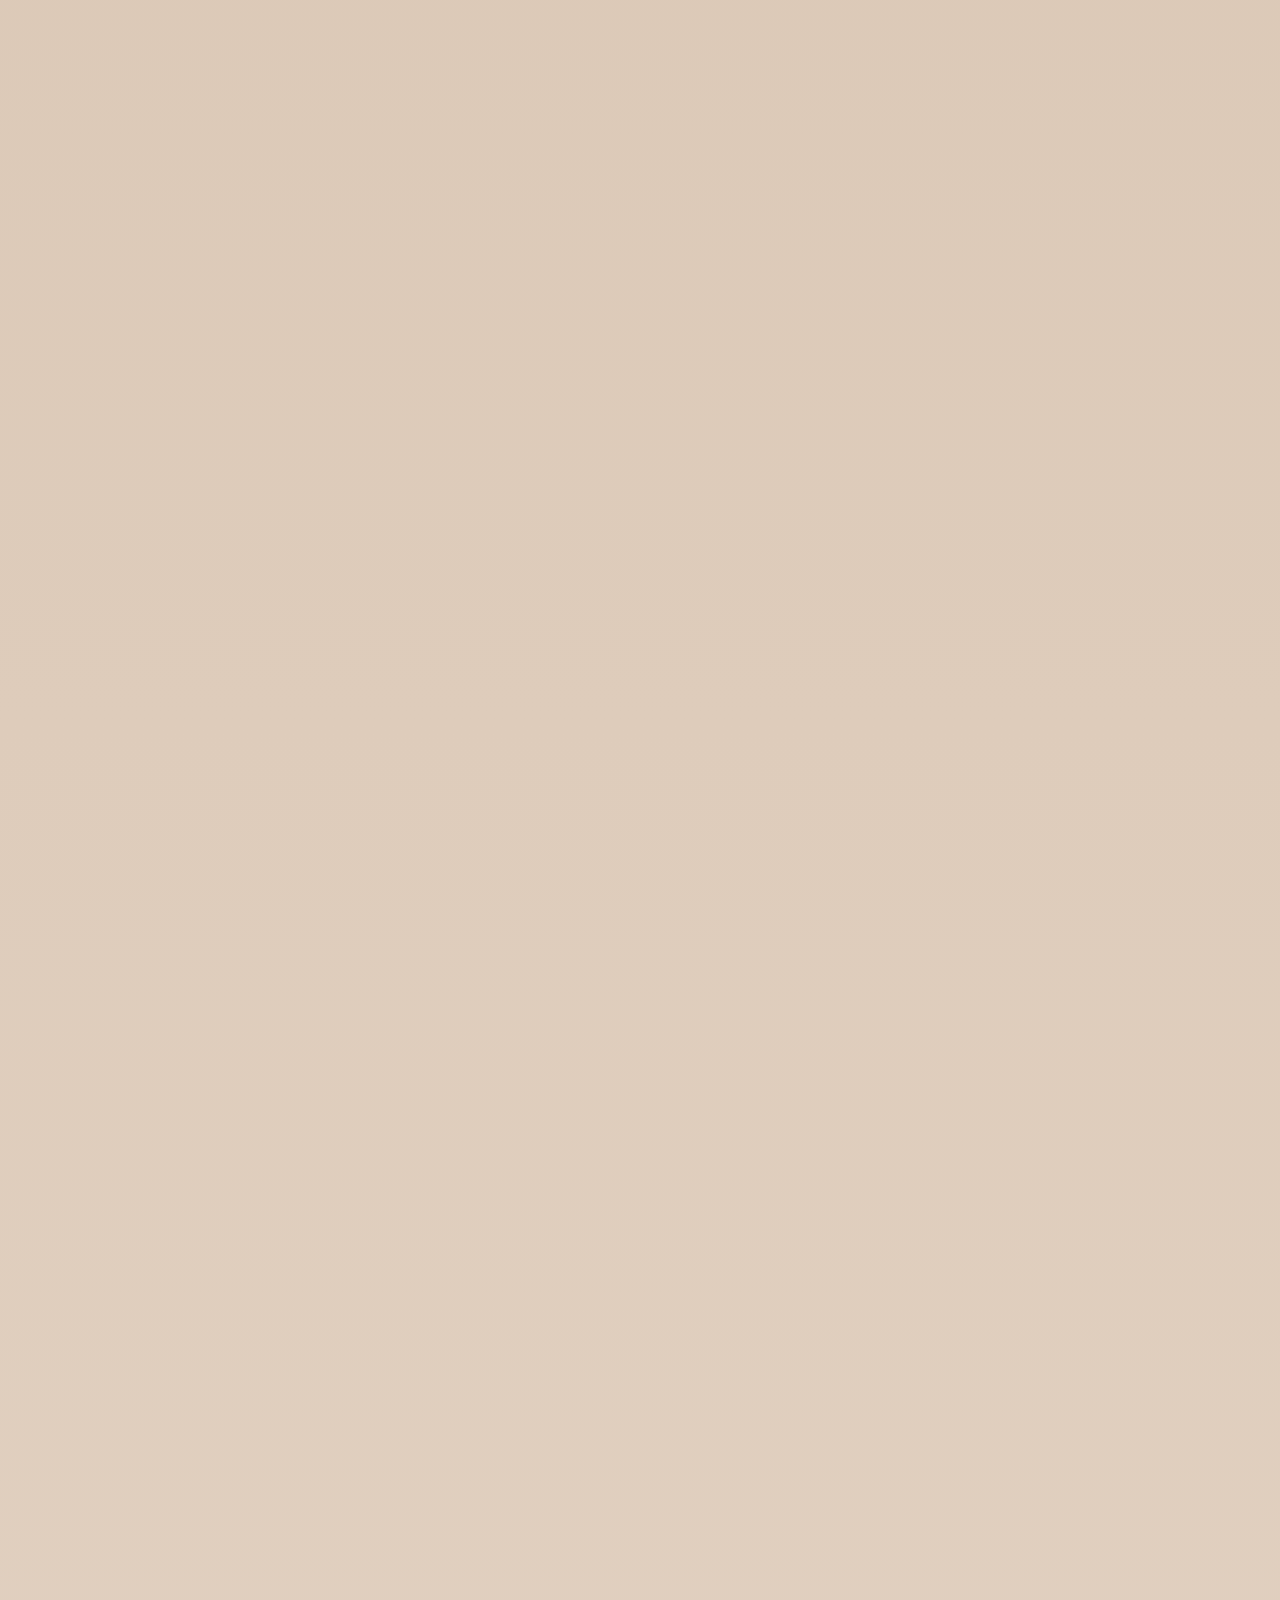
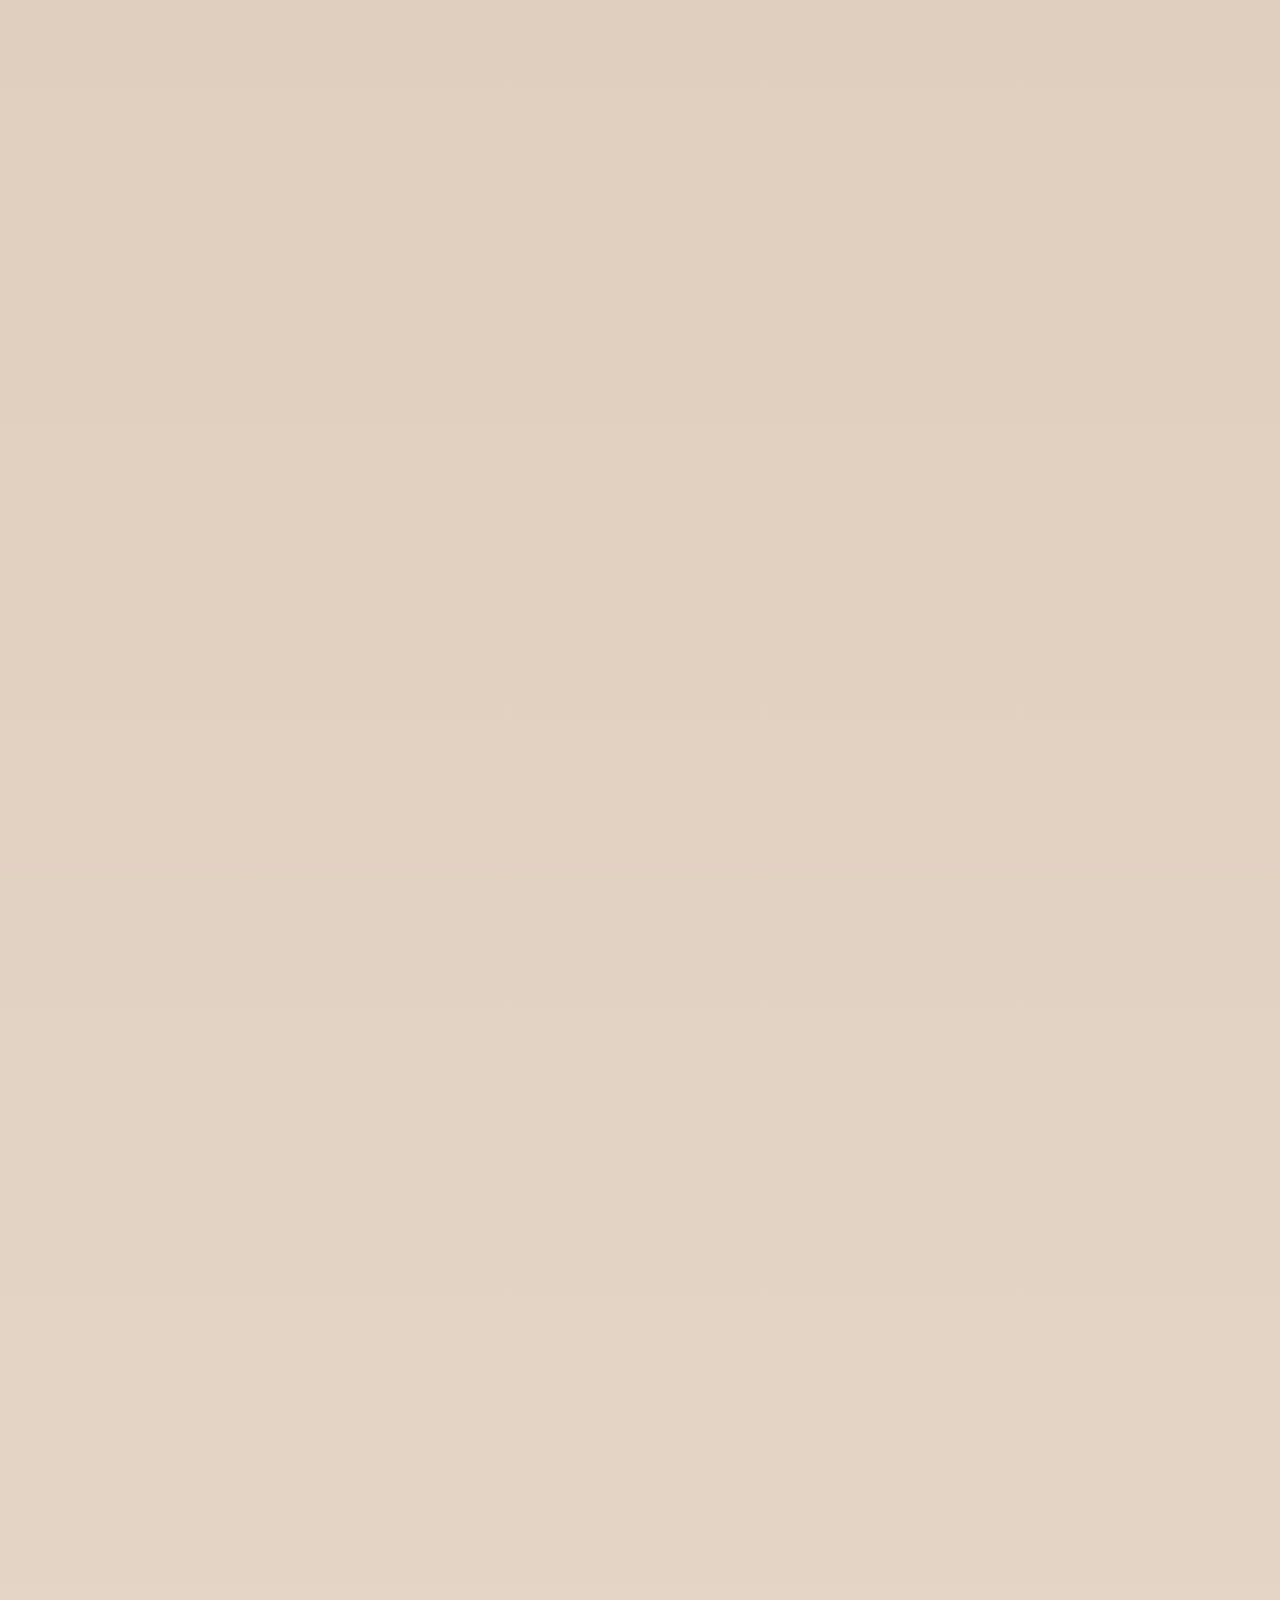
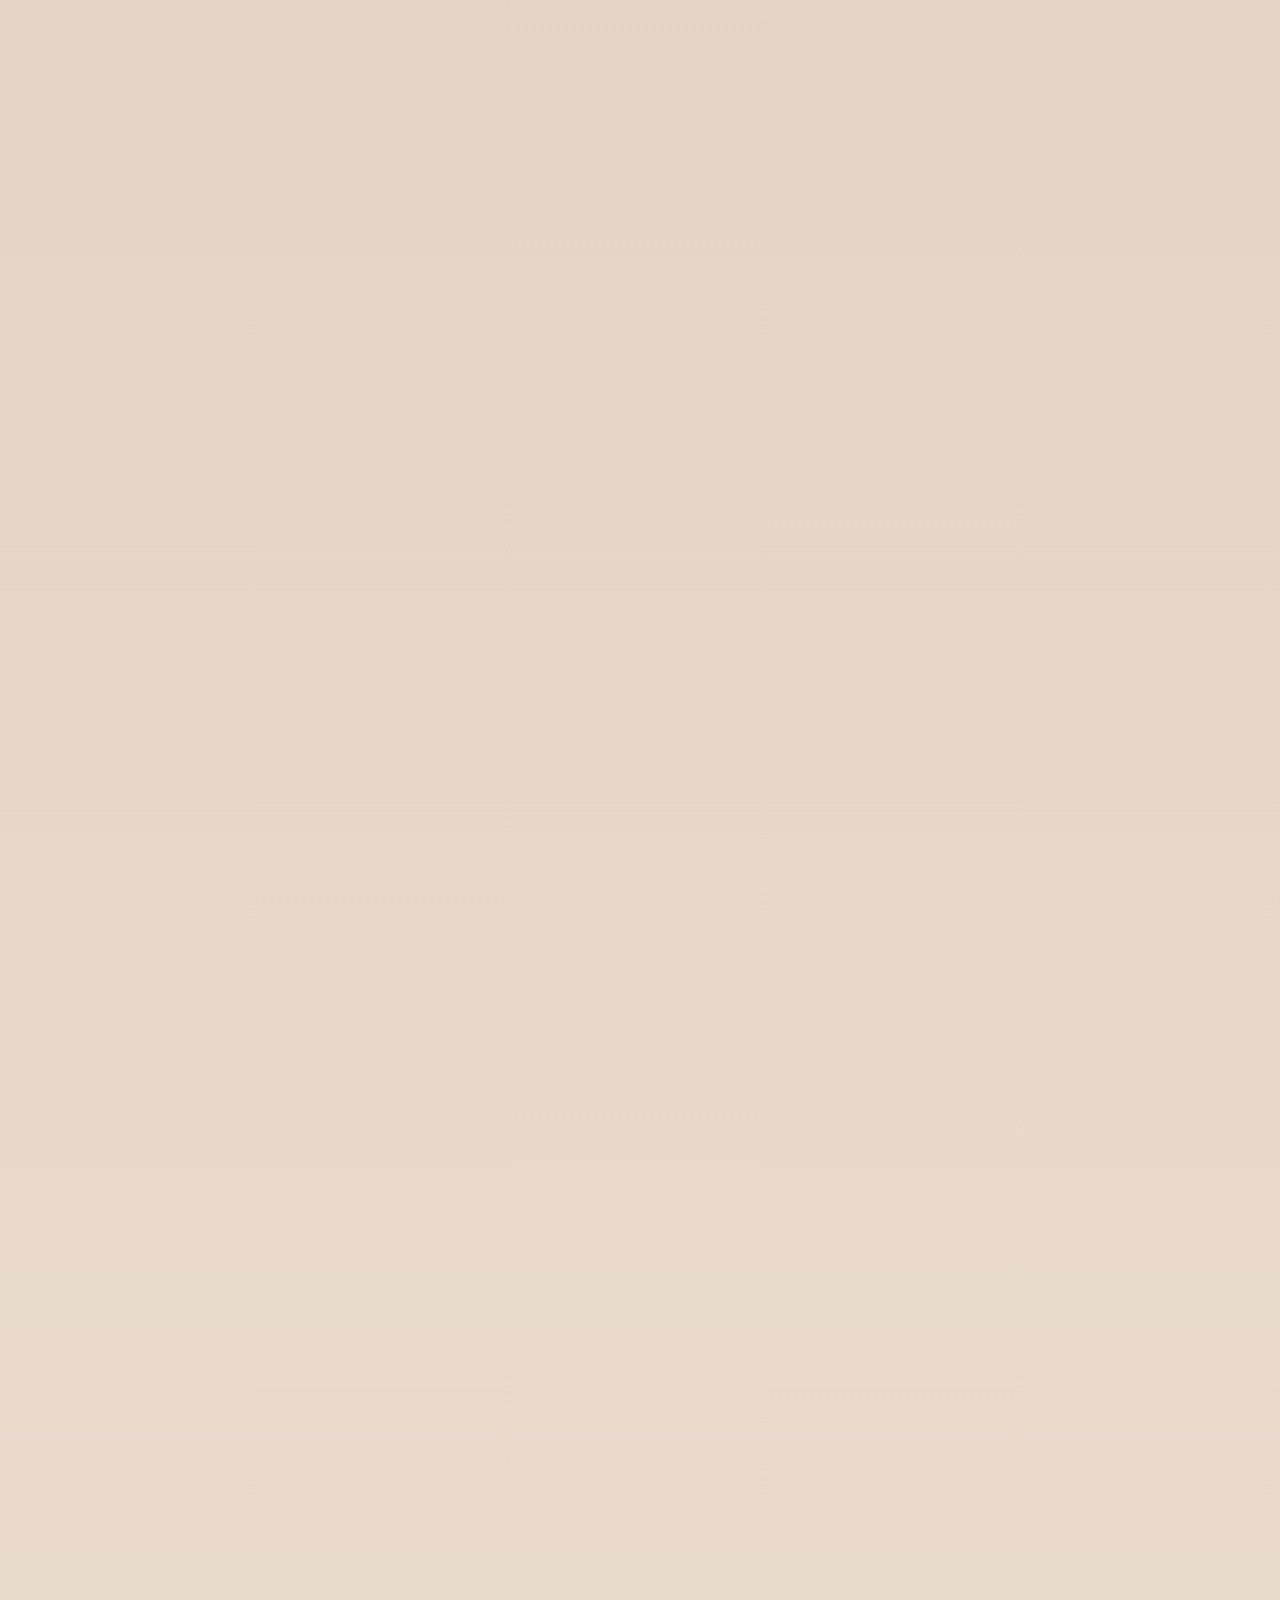
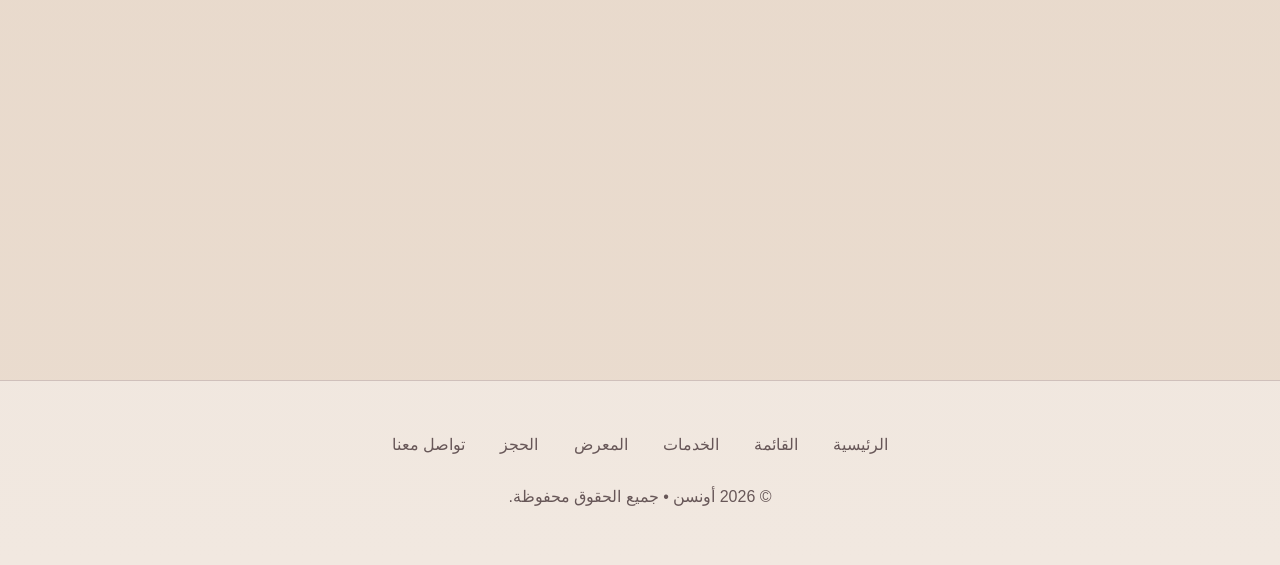
==== commit eb08a65a: "Replace synthetic ambience with natural rainfall Use a verified CC0 field recording of rain falling " ====
--- a/index.html
+++ b/index.html
@@ -238,11 +238,11 @@
     </div>
 
     <div class="ambient-player" role="group" aria-label="التحكم في الأجواء الصوتية">
-      <span id="ambient-status" aria-live="polite">الأجواء الصوتية هادئة</span>
-      <button class="btn" id="ambient-toggle" type="button" aria-pressed="false">تشغيل الأجواء الصوتية</button>
+      <span id="ambient-status" aria-live="polite">صوت المطر جاهز</span>
+      <button class="btn" id="ambient-toggle" type="button" aria-pressed="false">تشغيل صوت المطر</button>
     </div>
     <audio id="ambient-audio" autoplay loop muted playsinline preload="auto" aria-hidden="true">
-      <source src="assets/onsen-rain-chimes.wav" type="audio/wav">
+      <source src="assets/onsen-rainfall.mp3" type="audio/mpeg">
     </audio>
 
     <section id="contact" class="section container reveal">
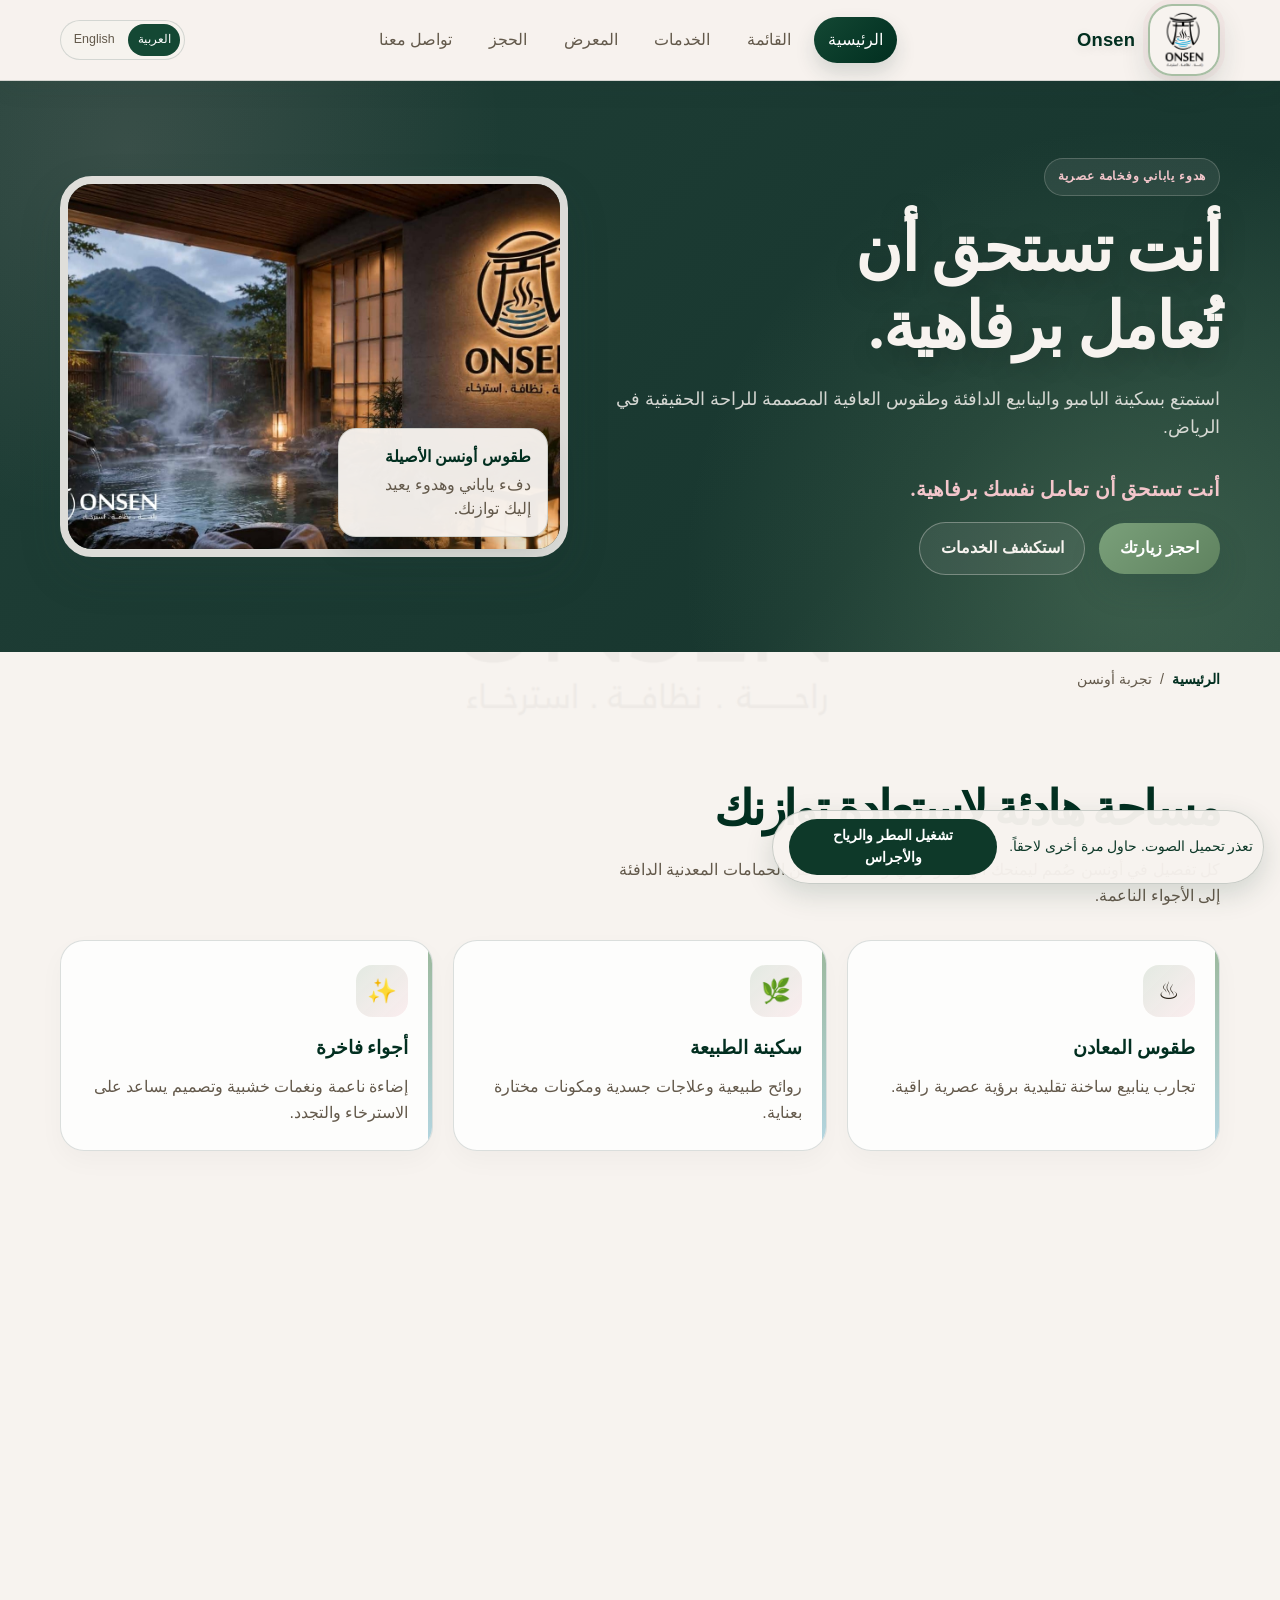
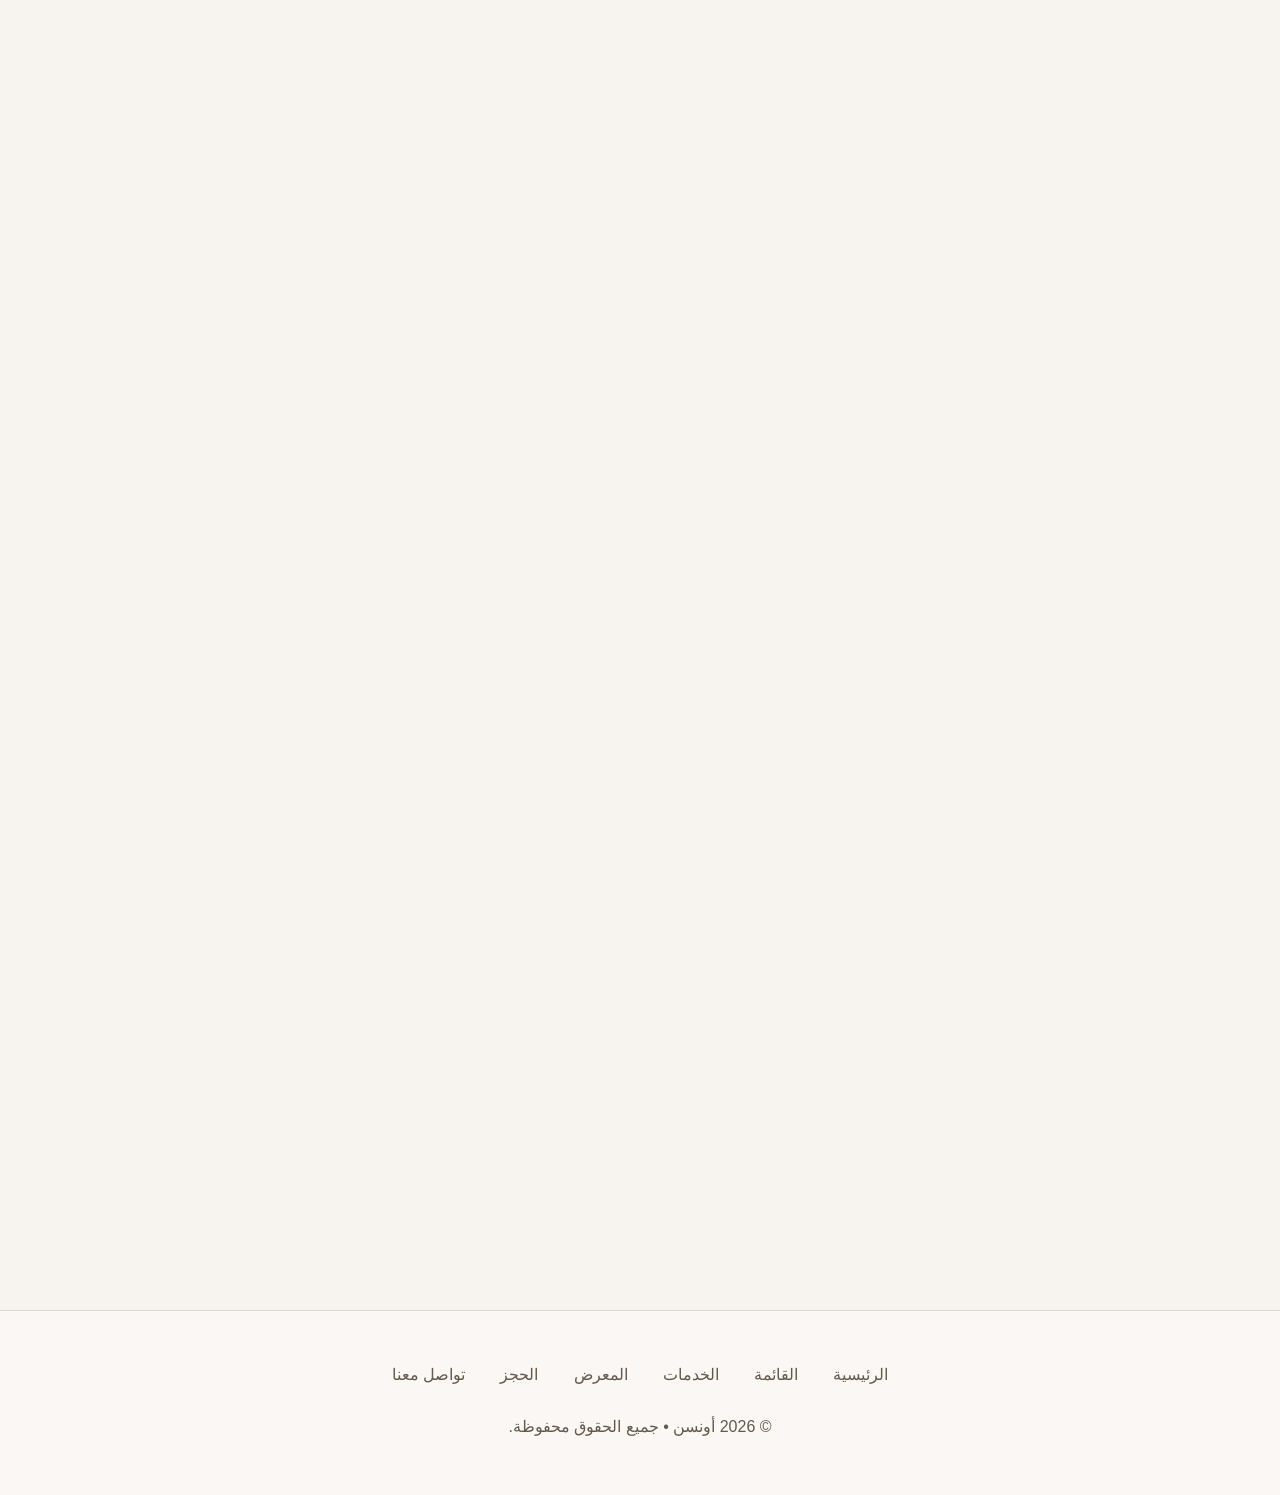
==== commit e7d1bfcf: "Improve Onsen ambience and refresh site experience Co-authored-by: Copilot App <223556219+Copilot@us" ====
--- a/index.html
+++ b/index.html
@@ -3,20 +3,22 @@
 <head>
   <meta charset="utf-8">
   <meta name="viewport" content="width=device-width,initial-scale=1">
-  <meta http-equiv="Content-Security-Policy" content="default-src 'self'; base-uri 'self'; object-src 'none'; frame-ancestors 'none'; form-action 'self' https://wa.me mailto:; img-src 'self' data: https:; media-src 'self'; script-src 'self'; style-src 'self' https://fonts.googleapis.com; font-src 'self' https://fonts.gstatic.com; connect-src 'self'; upgrade-insecure-requests;">
+  <meta http-equiv="Content-Security-Policy" content="default-src 'self'; base-uri 'self'; object-src 'none'; form-action 'self' https://wa.me mailto:; img-src 'self'; media-src 'self'; script-src 'self' https://maps.googleapis.com https://maps.gstatic.com; style-src 'self' https://fonts.googleapis.com; font-src 'self' https://fonts.gstatic.com; connect-src 'self' https://maps.googleapis.com https://maps.gstatic.com https://places.googleapis.com; upgrade-insecure-requests;">
   <meta name="referrer" content="strict-origin-when-cross-origin">
-  <meta http-equiv="Permissions-Policy" content="camera=(), microphone=(), geolocation=()">
   <title>أونسن في الرياض | سبا ياباني فاخر</title>
-  <meta name="description" content="أونسن سبا ياباني في الرياض يقدم جلسات المساج والحمام المغربي وحمام إسترخائي وطقوس عافية في أجواء هادئة.">
+  <meta name="description" content="أونسن سبا ياباني في الرياض يقدم جلسات شياتسو وتايلندي وسويدي، حماماً مغربياً ويابانياً، عناية وباقات مميزة.">
   <meta name="author" content="Onsen Spa & Wellness">
   <meta name="robots" content="index, follow, max-image-preview:large">
   <meta name="theme-color" content="#f7f3ef">
+  <!-- Configure only a browser API key restricted to this site, plus the business Place ID. -->
+  <meta name="google-maps-api-key" content="">
+  <meta name="google-place-id" content="">
   <meta property="og:site_name" content="Onsen Spa & Wellness">
   <meta property="og:locale" content="ar_SA">
   <meta property="og:locale:alternate" content="en_US">
   <meta property="og:url" content="https://onsen0ksa-cloud.github.io/Onsen/">
   <meta property="og:title" content="أونسن في الرياض | سبا ياباني فاخر">
-  <meta property="og:description" content="تجربة أونسن هادئة مع جلسات المساج والحمام المغربي وحمام إسترخائي وطقوس العافية الفاخرة.">
+  <meta property="og:description" content="جلسات مساج ياباني وتايلندي وسويدي، حمامات مغربية ويابانية، وباقات عافية فاخرة في أونسن.">
   <meta property="og:type" content="website">
   <meta property="og:image" content="https://onsen0ksa-cloud.github.io/Onsen/assets/hero-onsen.jpeg">
   <meta property="og:image:alt" content="أجواء أونسن اليابانية الهادئة">
@@ -27,7 +29,7 @@
   <meta name="twitter:image:alt" content="أجواء أونسن اليابانية الهادئة">
   <link rel="canonical" href="https://onsen0ksa-cloud.github.io/Onsen/">
   <link rel="icon" type="image/png" href="logo-modern.png?v=4">
-  <link rel="stylesheet" href="styles.css">
+  <link rel="stylesheet" href="styles.css?v=3">
   <script type="application/ld+json">
   {
     "@context": "https://schema.org",
@@ -39,18 +41,34 @@
     "telephone": "+966543688231",
     "image": "https://onsen0ksa-cloud.github.io/Onsen/logo-modern.png?v=3",
     "logo": "https://onsen0ksa-cloud.github.io/Onsen/logo-modern.png",
-    "description": "سبا ياباني في الرياض يقدم جلسات المساج والحمام المغربي وحمام إسترخائي وطقوس الاسترخاء.",
-    "priceRange": "SAR 200-650",
+    "description": "سبا ياباني في الرياض يقدم جلسات شياتسو وتايلندي وسويدي وحمامات مغربية ويابانية وباقات عافية.",
+    "priceRange": "SAR 180-500",
     "areaServed": "Saudi Arabia",
-    "serviceType": ["جلسات المساج", "الحمام المغربي", "حمام إسترخائي", "طقوس الاسترخاء"],
+    "serviceType": ["مساج شياتسو ياباني", "مساج تايلندي أرضي", "مساج استرخائي سويدي", "مساج 3 في 1", "حمام مغربي ملكي", "حمام ياباني فاخر", "تنظيف عميق للبشرة", "بديكير"],
     "knowsAbout": ["العافية اليابانية", "العلاج بالحرارة", "الاسترخاء الحسي"],
     "hasOfferCatalog": {
       "@type": "OfferCatalog",
       "name": "خدمات أونسن",
       "itemListElement": [
-        {"@type":"Offer","priceCurrency":"SAR","price":"200","itemOffered":{"@type":"Service","name":"اللوشن التقليدي"}},
-        {"@type":"Offer","priceCurrency":"SAR","price":"250","itemOffered":{"@type":"Service","name":"زيت أونسن الفاخر"}},
-        {"@type":"Offer","priceCurrency":"SAR","price":"300","itemOffered":{"@type":"Service","name":"الحمام المغربي أو حمام إسترخائي"}}
+        {"@type":"Offer","priceCurrency":"SAR","price":"180","itemOffered":{"@type":"Service","name":"مساج شياتسو ياباني، 40 دقيقة"}},
+        {"@type":"Offer","priceCurrency":"SAR","price":"230","itemOffered":{"@type":"Service","name":"مساج شياتسو ياباني، 60 دقيقة"}},
+        {"@type":"Offer","priceCurrency":"SAR","price":"180","itemOffered":{"@type":"Service","name":"مساج تايلندي أرضي، 40 دقيقة"}},
+        {"@type":"Offer","priceCurrency":"SAR","price":"230","itemOffered":{"@type":"Service","name":"مساج تايلندي أرضي، 60 دقيقة"}},
+        {"@type":"Offer","priceCurrency":"SAR","price":"180","itemOffered":{"@type":"Service","name":"مساج استرخائي سويدي، 40 دقيقة"}},
+        {"@type":"Offer","priceCurrency":"SAR","price":"230","itemOffered":{"@type":"Service","name":"مساج استرخائي سويدي، 60 دقيقة"}},
+        {"@type":"Offer","priceCurrency":"SAR","price":"300","itemOffered":{"@type":"Service","name":"مساج 3 في 1، 70 دقيقة"}},
+        {"@type":"Offer","priceCurrency":"SAR","price":"200","itemOffered":{"@type":"Service","name":"الحمام المغربي الملكي"}},
+        {"@type":"Offer","priceCurrency":"SAR","price":"250","itemOffered":{"@type":"Service","name":"الحمام الياباني الفاخر"}},
+        {"@type":"Offer","priceCurrency":"SAR","price":"250","itemOffered":{"@type":"Service","name":"تنظيف عميق للبشرة"}},
+        {"@type":"Offer","priceCurrency":"SAR","price":"200","itemOffered":{"@type":"Service","name":"البديكير"}},
+        {"@type":"Offer","priceCurrency":"SAR","price":"50","itemOffered":{"@type":"Service","name":"ماسك كولاجين (8 في 1)"}},
+        {"@type":"Offer","priceCurrency":"SAR","price":"30","itemOffered":{"@type":"Service","name":"زيت أونسن الفاخر"}},
+        {"@type":"Offer","priceCurrency":"SAR","price":"50","itemOffered":{"@type":"Service","name":"شمعة أونسن الدافئة"}},
+        {"@type":"Offer","priceCurrency":"SAR","price":"20","itemOffered":{"@type":"Service","name":"عصا البامبو للضغط القوي"}},
+        {"@type":"Offer","priceCurrency":"SAR","price":"350","itemOffered":{"@type":"Service","name":"العرض الأول: مساج 45 دقيقة مع حمام"}},
+        {"@type":"Offer","priceCurrency":"SAR","price":"400","itemOffered":{"@type":"Service","name":"العرض الثاني: مساج 60 دقيقة مع حمام"}},
+        {"@type":"Offer","priceCurrency":"SAR","price":"350","itemOffered":{"@type":"Service","name":"العرض الثالث: مساج قدمين مع بديكير وماسك كولاجين"}},
+        {"@type":"Offer","priceCurrency":"SAR","price":"500","itemOffered":{"@type":"Service","name":"باقة الفخامة"}}
       ]
     }
   }
@@ -82,7 +100,7 @@
       {
         "@type": "Question",
         "name": "ما الخدمات التي يقدمها أونسن؟",
-        "acceptedAnswer": {"@type":"Answer","text":"يقدم أونسن جلسات اللوشن والزيوت الفاخرة والشموع الدافئة ومساج البامبو والحمام المغربي أو حمام إسترخائي."}
+        "acceptedAnswer": {"@type":"Answer","text":"يقدم أونسن جلسات شياتسو وتايلندي أرضي وسويدي ومساج 3 في 1، وحمامات مغربية ويابانية، وتنظيفاً عميقاً للبشرة وبديكيراً وإضافات وباقات."}
       },
       {
         "@type": "Question",
@@ -126,16 +144,15 @@
           <div class="cta-row">
             <p class="hero-signature">أنت تستحق أن تعامل نفسك برفاهية.</p>
             <a class="btn primary" href="booking.html">احجز زيارتك</a>
-            <a class="btn" href="services.html">استكشف الخدمات</a>
+            <a class="btn" href="menu.html">استكشف القائمة</a>
           </div>
         </div>
 
         <div class="hero-card reveal">
           <img class="hero-photo" src="assets/hero-onsen.jpeg?v=9" alt="حمام أونسن حار هادئ مع إطلالة جبلية وشعار أونسن" fetchpriority="high">
           <div class="minor-card">
-            <span>تجربة الأونسن المميزة</span>
-            <strong>60 دقيقة</strong>
-            <span>حمام ساخن خاص عند الغروب</span>
+            <span class="minor-title">طقوس أونسن الأصيلة</span>
+            <span class="minor-copy">دفء ياباني وهدوء يعيد إليك توازنك.</span>
           </div>
         </div>
       </div>
@@ -193,37 +210,34 @@
         <p>اكتشف الأجواء والتفاصيل والطقوس التي تميز تجربة أونسن.</p>
       </div>
 
-      <h3 class="gallery-subtitle">صور المتجر</h3>
+      <h3 class="gallery-subtitle">أجواء المتجر</h3>
       <div class="gallery-grid gallery-store">
-        <div class="gallery-item"><img src="assets/gallery/onsen-gallery-06.jpeg" alt="مساحة الاسترخاء في أونسن" loading="lazy" decoding="async"></div>
-        <div class="gallery-item"><img src="assets/gallery/onsen-gallery-08.jpeg" alt="أجواء متجر أونسن العصرية" loading="lazy" decoding="async"></div>
-        <div class="gallery-item"><img src="assets/gallery/onsen-gallery-10.jpeg" alt="إضاءة دافئة في متجر أونسن" loading="lazy" decoding="async"></div>
-      </div>
-
-      <h3 class="gallery-subtitle">صور المنتجات</h3>
+        <div class="gallery-item"><img src="assets/gallery/onsen-gallery-01.jpeg" alt="جلسة جلوس هادئة داخل أونسن" loading="lazy" decoding="async"></div>
+        <div class="gallery-item"><img src="assets/gallery/onsen-gallery-04.jpeg" alt="ممر داخلي بتفاصيل خشبية وسجاد في أونسن" loading="lazy" decoding="async"></div>
+        <div class="gallery-item"><img src="assets/gallery/onsen-gallery-06.jpeg" alt="منطقة الاستقبال والجلوس في أونسن" loading="lazy" decoding="async"></div>
+        <div class="gallery-item"><img src="assets/gallery/onsen-gallery-09.jpeg" alt="درج المتجر المحاط بالنباتات والسجاد" loading="lazy" decoding="async"></div>
+      </div>
+
+      <h3 class="gallery-subtitle">منتجات أونسن</h3>
       <div class="gallery-grid gallery-products">
-        <div class="gallery-item"><img src="assets/gallery/onsen-gallery-01.jpeg" alt="منتجات العناية الفاخرة في أونسن" loading="lazy" decoding="async"></div>
-        <div class="gallery-item"><img src="assets/gallery/onsen-gallery-02.jpeg" alt="زيوت ولوشنات جلسات أونسن" loading="lazy" decoding="async"></div>
-        <div class="gallery-item"><img src="assets/gallery/onsen-gallery-03.jpeg" alt="تفاصيل منتجات العناية في أونسن" loading="lazy" decoding="async"></div>
-        <div class="gallery-item"><img src="assets/gallery/onsen-gallery-04.jpeg" alt="تفاصيل منتجات الاسترخاء والعناية" loading="lazy" decoding="async"></div>
+        <div class="gallery-item"><img src="assets/gallery/onsen-gallery-03.jpeg" alt="مجموعة من منتجات العناية والاستحمام في أونسن" loading="lazy" decoding="async"></div>
+        <div class="gallery-item"><img src="assets/gallery/onsen-gallery-08.jpeg" alt="مجموعة زيوت ومنتجات العناية من أونسن" loading="lazy" decoding="async"></div>
+        <div class="gallery-item"><img src="assets/gallery/onsen-gallery-10.jpeg" alt="زيوت وأملاح العناية من أونسن" loading="lazy" decoding="async"></div>
       </div>
     </section>
 
     <section id="reviews" class="section reviews-section container reveal">
       <div class="section-header">
         <h2>آراء ضيوف أونسن</h2>
-        <p>شهادات ضيوف مختارة عن لحظات الهدوء والعناية في أونسن.</p>
-      </div>
-      <a class="google-review-link" href="https://maps.app.goo.gl/XB1RgDi8UA3HwiJ76?g_st=aw" target="_blank" rel="noopener">
-        ⭐ شاهد تقييمات أونسن على Google Maps
+        <p>اطّلع على آراء الضيوف المنشورة من مصدرها مباشرة على Google Maps.</p>
+      </div>
+      <a class="google-review-link" href="https://maps.app.goo.gl/XB1RgDi8UA3HwiJ76?g_st=aw" target="_blank" rel="noopener noreferrer">
+        ⭐ اقرأ التقييمات الحقيقية على Google Maps
       </a>
-      <div class="testimonial-grid" aria-label="شهادات ضيوف أونسن">
-        <article class="testimonial"><span class="review-stars" aria-hidden="true">★★★★★</span><blockquote>“تجربة هادئة جداً، من الاستقبال إلى نهاية الجلسة. التفاصيل الصغيرة صنعت فرقاً كبيراً.”</blockquote><cite>ضيف من أونسن</cite></article>
-        <article class="testimonial"><span class="review-stars" aria-hidden="true">★★★★★</span><blockquote>“الأجواء مريحة والروائح لطيفة، خرجت وأنا أشعر بخفة وراحة حقيقية.”</blockquote><cite>ضيف من أونسن</cite></article>
-        <article class="testimonial"><span class="review-stars" aria-hidden="true">★★★★★</span><blockquote>“مكان أنيق وخصوصية ممتازة، وسأعود بالتأكيد لطقس استرخائي آخر.”</blockquote><cite>ضيف من أونسن</cite></article>
-        <article class="testimonial"><span class="review-stars" aria-hidden="true">★★★★★</span><blockquote>“خدمة راقية واهتمام واضح بالتفاصيل، كانت الجلسة فرصة حقيقية للراحة.”</blockquote><cite>ضيف من أونسن</cite></article>
-        <article class="testimonial"><span class="review-stars" aria-hidden="true">★★★★★</span><blockquote>“النظافة والخصوصية والأجواء الهادئة جعلت التجربة مميزة من البداية للنهاية.”</blockquote><cite>ضيف من أونسن</cite></article>
-        <article class="testimonial"><span class="review-stars" aria-hidden="true">★★★★★</span><blockquote>“تجربة دافئة ومريحة، والطاقم متعاون ويمنحك إحساساً بالاهتمام.”</blockquote><cite>ضيف من أونسن</cite></article>
+      <div class="reviews-source-card">
+        <p class="reviews-note" id="google-reviews-status" aria-live="polite" data-ar="لإظهار المراجعات هنا، يلزم تهيئة مفتاح Google Maps API مقيّد ومعرّف المكان. يمكنك قراءة المراجعات الأصلية مباشرة على Google Maps." data-en="Showing reviews here requires a restricted Google Maps API key and the business Place ID. You can read the original reviews directly on Google Maps.">لإظهار المراجعات هنا، يلزم تهيئة مفتاح Google Maps API مقيّد ومعرّف المكان. يمكنك قراءة المراجعات الأصلية مباشرة على Google Maps.</p>
+        <div class="testimonial-grid" id="google-review-list" aria-label="مراجعات Google الحقيقية"></div>
+        <p class="google-attribution" id="google-reviews-attribution" data-ar="المراجعات والتقييمات من Google Maps." data-en="Reviews and ratings from Google Maps." hidden>المراجعات والتقييمات من Google Maps.</p>
       </div>
     </section>
 
@@ -238,12 +252,18 @@
     </div>
 
     <div class="ambient-player" role="group" aria-label="التحكم في الأجواء الصوتية">
-      <span id="ambient-status" aria-live="polite">صوت المطر جاهز</span>
-      <button class="btn" id="ambient-toggle" type="button" aria-pressed="false">تشغيل صوت المطر</button>
+      <span id="ambient-status" aria-live="polite">صوت المطر والرياح والأجراس اليابانية جاهز</span>
+      <button class="btn" id="ambient-toggle" type="button" aria-pressed="false">تشغيل المطر والرياح والأجراس</button>
     </div>
     <audio id="ambient-audio" autoplay loop muted playsinline preload="auto" aria-hidden="true">
       <source src="assets/onsen-rainfall.mp3" type="audio/mpeg">
     </audio>
+    <audio id="bells-audio" autoplay loop muted playsinline preload="auto" aria-hidden="true">
+      <source src="assets/japanese-wooden-bells.wav?v=2" type="audio/wav">
+    </audio>
+    <audio id="wind-audio" autoplay loop muted playsinline preload="auto" aria-hidden="true">
+      <source src="assets/onsen-wind.wav" type="audio/wav">
+    </audio>
 
     <section id="contact" class="section container reveal">
       <div class="section-header">
@@ -265,7 +285,7 @@
         <article class="info-card">
           <h3>الموقع</h3>
           <p>منتجع عافية فاخر في الرياض يستقبل الأفراد والمجموعات الصغيرة.</p>
-          <a class="btn primary mt-1" href="https://maps.app.goo.gl/XB1RgDi8UA3HwiJ76?g_st=aw" target="_blank" rel="noopener">افتح الموقع على Google Maps</a>
+          <a class="btn primary mt-1" href="https://maps.app.goo.gl/XB1RgDi8UA3HwiJ76?g_st=aw" target="_blank" rel="noopener noreferrer">افتح الموقع على Google Maps</a>
         </article>
       </div>
     </section>
@@ -278,7 +298,7 @@
       <div class="seo-grid">
         <article class="info-card">
           <h3>خدماتنا</h3>
-          <p>مساج، لوشن، زيوت فاخرة، مساج بامبو، وحمام مغربي أو حمام إسترخائي.</p>
+          <p>مساج شياتسو وتايلندي وسويدي، حمامات مغربية ويابانية، تنظيف البشرة، بديكير، إضافات وعروض.</p>
           <a class="text-link" href="services.html">تصفح قائمة الخدمات ←</a>
         </article>
         <article class="info-card">
@@ -319,9 +339,9 @@
         <h2 id="faq-title">إجابات تهم راحتك</h2>
       </div>
       <div class="faq-list">
-        <details><summary>ما الخدمات التي يقدمها أونسن؟</summary><p>نقدم جلسات اللوشن والزيوت الفاخرة والشموع الدافئة ومساج البامبو والحمام المغربي أو حمام إسترخائي.</p></details>
+        <details><summary>ما الخدمات التي يقدمها أونسن؟</summary><p>نقدم جلسات مساج شياتسو وتايلندي وسويدي، وحمامات مغربية ويابانية، وخدمات للعناية بالبشرة والقدمين وباقات متكاملة.</p></details>
         <details><summary>كيف يمكنني حجز جلسة؟</summary><p>يمكنك الحجز عبر واتساب أو البريد الإلكتروني من صفحة الحجز، وسيساعدك فريق أونسن في اختيار الموعد والخدمة.</p></details>
-        <details><summary>ماهي المواد أو المنتجات المستخدمة للمساج والحمام؟</summary><p>نختار منتجاتنا بعناية من مكونات طبيعية، وهي خالية تماماً من المواد الحافظة وفق معلومات المنتجات المعتمدة لدينا.</p></details>
+        <details><summary>هل يمكن تنسيق الإضافات مع الجلسات؟</summary><p>نعم، يمكن تنسيق إضافات العناية مع الجلسة حسب الخدمات المتاحة وتفضيلاتك.</p></details>
       </div>
     </section>
   </main>
@@ -338,6 +358,6 @@
     <p>&copy; <span id="year"></span> أونسن • جميع الحقوق محفوظة.</p>
   </footer>
 
-  <script src="script.js"></script>
+  <script src="script.js?v=5"></script>
 </body>
 </html>
--- a/styles.css
+++ b/styles.css
@@ -1,20 +1,19 @@
 @import url("https://fonts.googleapis.com/css2?family=Amiri:wght@400;700&family=Noto+Naskh+Arabic:wght@400;600;700&display=swap");
 
 :root {
-  --primary: #691525;
-  --primary-deep: #3b0b16;
-  --accent: #416b59;
+  --primary: oklch(0.36 0.065 164);
+  --primary-deep: oklch(0.27 0.055 165);
+  --accent: #7aa07a;
   --logo-blue: #5d8295;
-  --forest: #203f37;
+  --forest: oklch(0.31 0.055 165);
   --sky: #9ac8d8;
-  --accent-soft: #dfe8e1;
-  --gold: #c9a982;
-  --sand: #d8c4b1;
-  --paper: #eadccf;
-  --ink: #2c2020;
-  --muted: #675758;
-  --line: rgba(59, 11, 22, 0.18);
-  --shadow: 0 18px 50px rgba(53, 13, 22, 0.14);
+  --sakura: #f3c6cb;
+  --gold: oklch(0.72 0.08 77);
+  --paper: #f7f3ef;
+  --ink: oklch(0.26 0.018 75);
+  --muted: oklch(0.47 0.025 75);
+  --line: rgba(32, 63, 55, 0.16);
+  --shadow: 0 18px 50px rgba(32, 63, 55, 0.12);
 }
 
 * { box-sizing: border-box; }
@@ -26,7 +25,7 @@
   font-family: "Noto Naskh Arabic", Tahoma, sans-serif;
   line-height: 1.6;
   color: var(--ink);
-  background: linear-gradient(180deg, #d8c4b1 0%, #eadccf 100%);
+  background: linear-gradient(180deg, #f2ebe2 0%, var(--paper) 34rem);
 }
 body::before {
   position: fixed;
@@ -34,8 +33,7 @@
   z-index: 0;
   content: "";
   background: url("logo-modern.png") center / min(620px, 62vw) auto no-repeat;
-  filter: sepia(0.45) saturate(0.55);
-  opacity: 0.07;
+  opacity: 0.035;
   pointer-events: none;
 }
 body > * {
@@ -70,8 +68,8 @@
   top: 0;
   z-index: 20;
   backdrop-filter: blur(16px);
-  background: rgba(234, 220, 207, 0.94);
-  box-shadow: 0 8px 24px rgba(59, 11, 22, 0.06);
+  background: rgba(247, 243, 239, 0.94);
+  box-shadow: 0 8px 24px rgba(32, 63, 55, 0.06);
   border-bottom: 1px solid var(--line);
 }
 
@@ -90,7 +88,7 @@
   padding: 0.2rem;
   border: 1px solid var(--line);
   border-radius: 999px;
-  background: rgba(234, 220, 207, 0.9);
+  background: rgba(247, 243, 239, 0.9);
 }
 
 .language-switcher button {
@@ -123,23 +121,22 @@
   width: 72px;
   height: 72px;
   padding: 0.2rem;
-  border: 2px solid rgba(93, 130, 149, 0.62);
+  border: 2px solid rgba(122, 160, 122, 0.64);
   border-radius: 24px;
   object-fit: contain;
-  box-shadow: 0 12px 28px rgba(59, 11, 22, 0.22), 0 0 0 5px rgba(93, 130, 149, 0.1);
-  background: rgba(234, 220, 207, 0.78);
-  filter: sepia(0.12) saturate(0.92);
+  box-shadow: 0 12px 28px rgba(32, 63, 55, 0.16), 0 0 0 5px rgba(243, 198, 203, 0.18);
+  background: rgba(247, 243, 239, 0.92);
   transition: transform 0.2s ease, box-shadow 0.2s ease;
 }
 
 .brand span {
   color: var(--primary-deep);
-  text-shadow: 0 3px 12px rgba(59, 11, 22, 0.12);
+  text-shadow: 0 3px 12px rgba(32, 63, 55, 0.1);
 }
 
 .brand:hover img {
   transform: translateY(-2px) rotate(-2deg);
-  box-shadow: 0 16px 32px rgba(59, 11, 22, 0.28), 0 0 0 6px rgba(93, 130, 149, 0.14);
+  box-shadow: 0 16px 32px rgba(32, 63, 55, 0.2), 0 0 0 6px rgba(243, 198, 203, 0.24);
 }
 
 .site-nav {
@@ -159,23 +156,23 @@
 
 .site-nav a:hover,
 .footer-nav a:hover {
-  background: rgba(125, 87, 58, 0.08);
+  background: rgba(122, 160, 122, 0.12);
   color: var(--ink);
 }
 
 .site-nav a.active {
   background: linear-gradient(135deg, var(--primary), var(--primary-deep));
   color: #fff;
-  box-shadow: 0 10px 20px rgba(125, 87, 58, 0.2);
+  box-shadow: 0 10px 20px rgba(32, 63, 55, 0.16);
 }
 
 .hero {
   position: relative;
   overflow: hidden;
   background:
-    radial-gradient(circle at top left, rgba(154, 200, 216, 0.28), transparent 34%),
-    radial-gradient(circle at bottom right, rgba(227, 195, 158, 0.32), transparent 30%),
-    linear-gradient(135deg, rgba(32, 63, 55, 0.06), rgba(227, 195, 158, 0.18));
+    radial-gradient(circle at 10% 12%, rgba(243, 198, 203, 0.12), transparent 30%),
+    radial-gradient(circle at 88% 86%, rgba(122, 160, 122, 0.3), transparent 36%),
+    linear-gradient(135deg, #203f37, #18372f 72%, #25463b);
 }
 
 .hero-inner {
@@ -213,18 +210,33 @@
   line-height: 1.2;
   letter-spacing: -0.025em;
   max-width: 12ch;
-  background: linear-gradient(110deg, var(--primary-deep) 0%, var(--primary) 45%, var(--forest) 74%, var(--sky) 100%);
-  -webkit-background-clip: text;
-  background-clip: text;
-  color: transparent;
-  text-shadow: 2px 3px 0 rgba(201, 169, 130, 0.32), 0 10px 28px rgba(59, 11, 22, 0.12);
+  color: var(--primary-deep);
+  text-shadow: 0 8px 28px rgba(32, 63, 55, 0.1);
+}
+
+.hero .eyebrow {
+  border-color: rgba(247, 243, 239, 0.2);
+  background: rgba(247, 243, 239, 0.08);
+  color: var(--sakura);
+}
+
+.hero-copy h1 { color: var(--paper); text-shadow: 0 8px 28px rgba(0, 0, 0, 0.18); }
+.hero .tagline { color: rgba(247, 243, 239, 0.84); }
+.hero .btn:not(.primary) {
+  border-color: rgba(247, 243, 239, 0.32);
+  background: rgba(247, 243, 239, 0.08);
+  color: var(--paper);
+}
+.hero .btn.primary {
+  background: linear-gradient(135deg, #7aa07a, #5f825f);
+  color: #fff;
 }
 
 .hero-signature {
   flex-basis: 100%;
   margin: 0 0 0.2rem;
   font-family: "Amiri", "Noto Naskh Arabic", Georgia, serif;
-  color: var(--forest);
+  color: var(--sakura);
   font-size: 1.25rem;
   font-weight: 700;
   letter-spacing: 0.01em;
@@ -252,7 +264,7 @@
   min-height: 48px;
   padding: 0.8rem 1.3rem;
   border-radius: 999px;
-  border: 1px solid rgba(44, 36, 31, 0.12);
+  border: 1px solid rgba(32, 63, 55, 0.16);
   background: rgba(255, 255, 255, 0.55);
   color: var(--ink);
   font-weight: 600;
@@ -261,14 +273,14 @@
 
 .btn:hover {
   transform: translateY(-1px);
-  box-shadow: 0 12px 26px rgba(44, 36, 31, 0.08);
+  box-shadow: 0 12px 26px rgba(32, 63, 55, 0.1);
 }
 
 .btn.primary {
   background: linear-gradient(135deg, var(--primary), var(--primary-deep));
   border: none;
   color: #fff;
-  box-shadow: 0 16px 30px rgba(92, 61, 42, 0.22);
+  box-shadow: 0 16px 30px rgba(32, 63, 55, 0.2);
 }
 
 .mt-1 { margin-top: 1rem; }
@@ -292,9 +304,9 @@
   aspect-ratio: 4 / 3;
   height: auto;
   object-fit: cover;
-  border: 8px solid rgba(255, 250, 245, 0.78);
+  border: 8px solid rgba(247, 243, 239, 0.88);
   border-radius: 32px;
-  box-shadow: 0 18px 42px rgba(59, 11, 22, 0.16);
+  box-shadow: 0 18px 42px rgba(32, 63, 55, 0.18);
 }
 
 .minor-card {
@@ -302,17 +314,33 @@
   inset-inline-start: 1.25rem;
   bottom: 1.25rem;
   max-width: 210px;
-  background: rgba(255, 250, 245, 0.92);
+  background: rgba(247, 243, 239, 0.96);
   border: 1px solid var(--line);
   border-radius: 18px;
   padding: 0.9rem 1rem;
-  box-shadow: 0 14px 28px rgba(25, 17, 12, 0.12);
+  box-shadow: 0 14px 28px rgba(32, 63, 55, 0.16);
 }
 
 .minor-card strong {
   display: block;
   font-size: 1.2rem;
   color: var(--primary-deep);
+}
+
+.minor-card .minor-title,
+.minor-card .minor-copy {
+  display: block;
+}
+
+.minor-card .minor-title {
+  color: var(--primary-deep);
+  font-weight: 700;
+}
+
+.minor-card .minor-copy {
+  margin-top: 0.25rem;
+  color: var(--muted);
+  line-height: 1.5;
 }
 
 .section {
@@ -330,20 +358,12 @@
   font-size: clamp(2rem, 4vw, 3rem);
   letter-spacing: -0.05em;
   font-family: "Amiri", "Noto Naskh Arabic", Georgia, serif;
-  background: linear-gradient(110deg, var(--primary-deep) 0%, var(--primary) 45%, var(--forest) 74%, var(--sky) 100%);
-  -webkit-background-clip: text;
-  background-clip: text;
-  color: transparent;
-  text-shadow: 1px 2px 0 rgba(201, 169, 130, 0.22);
+  color: var(--primary-deep);
 }
 
 .section h3 {
   font-family: "Amiri", "Noto Naskh Arabic", Georgia, serif;
-  background: linear-gradient(110deg, var(--primary-deep) 0%, var(--primary) 45%, var(--forest) 74%, var(--sky) 100%);
-  -webkit-background-clip: text;
-  background-clip: text;
-  color: transparent;
-  text-shadow: 1px 2px 0 rgba(201, 169, 130, 0.18);
+  color: var(--primary-deep);
 }
 
 .section-header p {
@@ -361,7 +381,7 @@
 .service-card,
 .booking-card,
 .info-card {
-  background: rgba(255, 255, 255, 0.7);
+  background: rgba(255, 255, 255, 0.78);
   border: 1px solid var(--line);
   border-radius: 24px;
   box-shadow: 0 10px 26px rgba(0, 0, 0, 0.03);
@@ -399,7 +419,7 @@
   margin-bottom: 1rem;
   border-radius: 16px;
   font-size: 1.5rem;
-  background: linear-gradient(135deg, rgba(47, 167, 199, 0.15), rgba(227, 195, 158, 0.25));
+  background: linear-gradient(135deg, rgba(122, 160, 122, 0.2), rgba(243, 198, 203, 0.28));
 }
 
 .feature-card h3,
@@ -434,7 +454,7 @@
   min-height: 360px;
   margin: 0;
   overflow: hidden;
-  border: 8px solid rgba(255, 250, 245, 0.72);
+  border: 8px solid rgba(247, 243, 239, 0.82);
   border-radius: 32px;
   box-shadow: var(--shadow);
 }
@@ -472,8 +492,8 @@
   gap: 0.35rem;
   padding: clamp(1.5rem, 4vw, 3rem);
   background:
-    radial-gradient(circle at top left, rgba(154, 200, 216, 0.22), transparent 50%),
-    linear-gradient(135deg, rgba(255, 255, 255, 0.62), rgba(227, 195, 158, 0.22));
+    radial-gradient(circle at top left, rgba(243, 198, 203, 0.18), transparent 50%),
+    linear-gradient(135deg, rgba(247, 243, 239, 0.94), rgba(235, 239, 230, 0.9));
   border: 1px solid rgba(65, 107, 89, 0.22);
   border-radius: 32px;
   box-shadow: 0 18px 40px rgba(32, 63, 55, 0.08);
@@ -493,9 +513,23 @@
 }
 
 .gallery-subtitle {
+  display: flex;
+  align-items: center;
+  gap: 0.9rem;
   margin: 2rem 0 1rem;
+  color: var(--primary-deep);
   font-size: 1.2rem;
 }
+
+.gallery-subtitle::after {
+  flex: 1;
+  height: 1px;
+  background: linear-gradient(90deg, rgba(122, 160, 122, 0.45), transparent);
+  content: "";
+}
+
+.gallery-grid { align-items: start; }
+.gallery-store { grid-template-columns: repeat(4, minmax(0, 1fr)); }
 
 .gallery-item {
   grid-column: auto;
@@ -505,13 +539,13 @@
   border-radius: 22px;
   border: 1px solid rgba(65, 107, 89, 0.22);
   background: rgba(247, 243, 239, 0.6);
-  box-shadow: 0 16px 36px rgba(59, 11, 22, 0.12);
+  box-shadow: 0 16px 36px rgba(32, 63, 55, 0.12);
   transition: transform 0.35s ease, box-shadow 0.35s ease;
 }
 
 .gallery-item:hover {
   transform: translateY(-5px);
-  box-shadow: 0 22px 42px rgba(59, 11, 22, 0.18);
+  box-shadow: 0 22px 42px rgba(32, 63, 55, 0.18);
 }
 
 .gallery-item img {
@@ -519,14 +553,18 @@
   height: 100%;
   min-height: 0;
   object-fit: cover;
-  filter: saturate(0.78) contrast(0.9) brightness(0.96);
+  filter: saturate(0.88) contrast(0.96) brightness(0.98);
   cursor: pointer;
   transition: transform 0.45s ease, filter 0.45s ease;
 }
 
+.gallery-products .gallery-item {
+  background: linear-gradient(145deg, rgba(243, 198, 203, 0.18), rgba(122, 160, 122, 0.12));
+}
+
 .gallery-item:hover img {
   transform: scale(1.04);
-  filter: saturate(0.9) contrast(0.96) brightness(1);
+  filter: saturate(1) contrast(1) brightness(1);
 }
 
 .gallery-lightbox[hidden] { display: none; }
@@ -612,7 +650,7 @@
 
 .review-stars {
   display: block;
-  color: #c8943d;
+  color: var(--gold);
   font-size: 1.6rem;
   letter-spacing: 0.12em;
 }
@@ -632,7 +670,7 @@
   border: 1px solid rgba(65, 107, 89, 0.25);
   border-radius: 999px;
   color: var(--primary-deep);
-  background: rgba(255, 255, 255, 0.65);
+  background: rgba(255, 255, 255, 0.82);
   font-weight: 700;
   text-decoration: none;
   transition: transform 0.2s ease, box-shadow 0.2s ease;
@@ -649,7 +687,7 @@
   padding: 1rem;
   border: 1px solid rgba(65, 107, 89, 0.2);
   border-radius: 20px;
-  background: rgba(255, 255, 255, 0.52);
+  background: rgba(255, 255, 255, 0.78);
   box-shadow: 0 12px 28px rgba(32, 63, 55, 0.08);
   transition: transform 0.25s ease, box-shadow 0.25s ease;
 }
@@ -667,7 +705,36 @@
 
 .testimonial cite { color: var(--muted); font-size: 0.9rem; font-style: normal; }
 
-#ambient-audio { display: none; }
+.reviews-source-card {
+  padding: 1.25rem;
+  border: 1px solid var(--line);
+  border-radius: 22px;
+  background: rgba(255, 255, 255, 0.82);
+}
+
+.reviews-note,
+.google-attribution {
+  margin: 0;
+  color: var(--muted);
+}
+
+.google-attribution {
+  margin-top: 1rem;
+  font-size: 0.85rem;
+}
+
+.testimonial-grid:empty {
+  display: none;
+}
+
+.testimonial a {
+  width: fit-content;
+  color: var(--primary-deep);
+  font-size: 0.9rem;
+}
+
+#ambient-audio,
+#bells-audio { display: none; }
 
 .ambient-player {
   position: fixed;
@@ -680,18 +747,21 @@
   padding: 0.5rem 0.6rem 0.5rem 1rem;
   border: 1px solid rgba(32, 63, 55, 0.22);
   border-radius: 999px;
-  background: rgba(234, 220, 207, 0.96);
+  background: rgba(247, 243, 239, 0.96);
   color: var(--forest);
   box-shadow: 0 10px 28px rgba(32, 63, 55, 0.17);
   font-size: 0.85rem;
 }
 
 .ambient-player .btn {
+  width: auto;
   min-height: 38px;
   padding: 0.4rem 0.9rem;
   border: 0;
   background: var(--forest);
   color: #fff;
+  white-space: normal;
+  max-width: 13rem;
   cursor: pointer;
 }
 
@@ -699,6 +769,59 @@
   display: grid;
   grid-template-columns: repeat(3, minmax(0, 1fr));
   gap: 1rem;
+}
+
+.menu-category-title {
+  margin: 2.4rem 0 1rem;
+  color: var(--primary-deep);
+  font-family: "Amiri", "Noto Naskh Arabic", Georgia, serif;
+  font-size: 1.55rem;
+}
+
+.menu-grid { margin-bottom: 1.2rem; }
+
+.menu-grid .service-card {
+  display: flex;
+  flex-direction: column;
+  gap: 0.45rem;
+}
+
+.menu-grid .service-card h3 {
+  margin: 0;
+  color: var(--primary-deep);
+  font-size: 1.12rem;
+}
+
+.menu-prices {
+  display: grid;
+  gap: 0.4rem;
+  margin-top: auto;
+  padding-top: 0.5rem;
+}
+
+.menu-prices > span {
+  display: flex;
+  justify-content: space-between;
+  gap: 0.75rem;
+  border-bottom: 1px solid var(--line);
+  padding-bottom: 0.35rem;
+}
+
+.menu-prices strong,
+.menu-grid .price {
+  color: var(--primary-deep);
+  font-weight: 700;
+}
+
+.menu-note,
+.booking-menu-link {
+  margin-top: 1rem;
+  color: var(--muted);
+}
+
+.booking-menu-link a {
+  color: var(--primary-deep);
+  font-weight: 700;
 }
 
 .info-card {
@@ -721,7 +844,7 @@
   padding: 2rem;
   border: 1px solid var(--line);
   border-radius: 28px;
-  background: linear-gradient(135deg, rgba(125, 87, 58, 0.1), rgba(227, 195, 158, 0.22));
+  background: linear-gradient(135deg, rgba(122, 160, 122, 0.12), rgba(243, 198, 203, 0.16));
 }
 
 .case-study h3 {
@@ -856,7 +979,8 @@
     width: 100%;
   }
 
-  .gallery-grid { grid-template-columns: repeat(3, minmax(0, 1fr)); }
+  .gallery-grid { grid-template-columns: repeat(2, minmax(0, 1fr)); }
+  .gallery-store { grid-template-columns: repeat(2, minmax(0, 1fr)); }
   .full-bleed-grid { grid-template-columns: 1fr; }
   .full-bleed-image,
   .full-bleed-image img { min-height: 320px; }
@@ -887,6 +1011,7 @@
   .hero-photo { border-width: 5px; border-radius: 24px; }
   .minor-card { inset-inline-start: 0.75rem; bottom: 0.75rem; max-width: 180px; }
   .gallery-grid { grid-template-columns: repeat(2, minmax(0, 1fr)); gap: 0.7rem; }
+  .gallery-store { grid-template-columns: repeat(2, minmax(0, 1fr)); }
   .gallery-item { border-radius: 16px; }
   .full-bleed-image,
   .full-bleed-image img { min-height: 250px; }
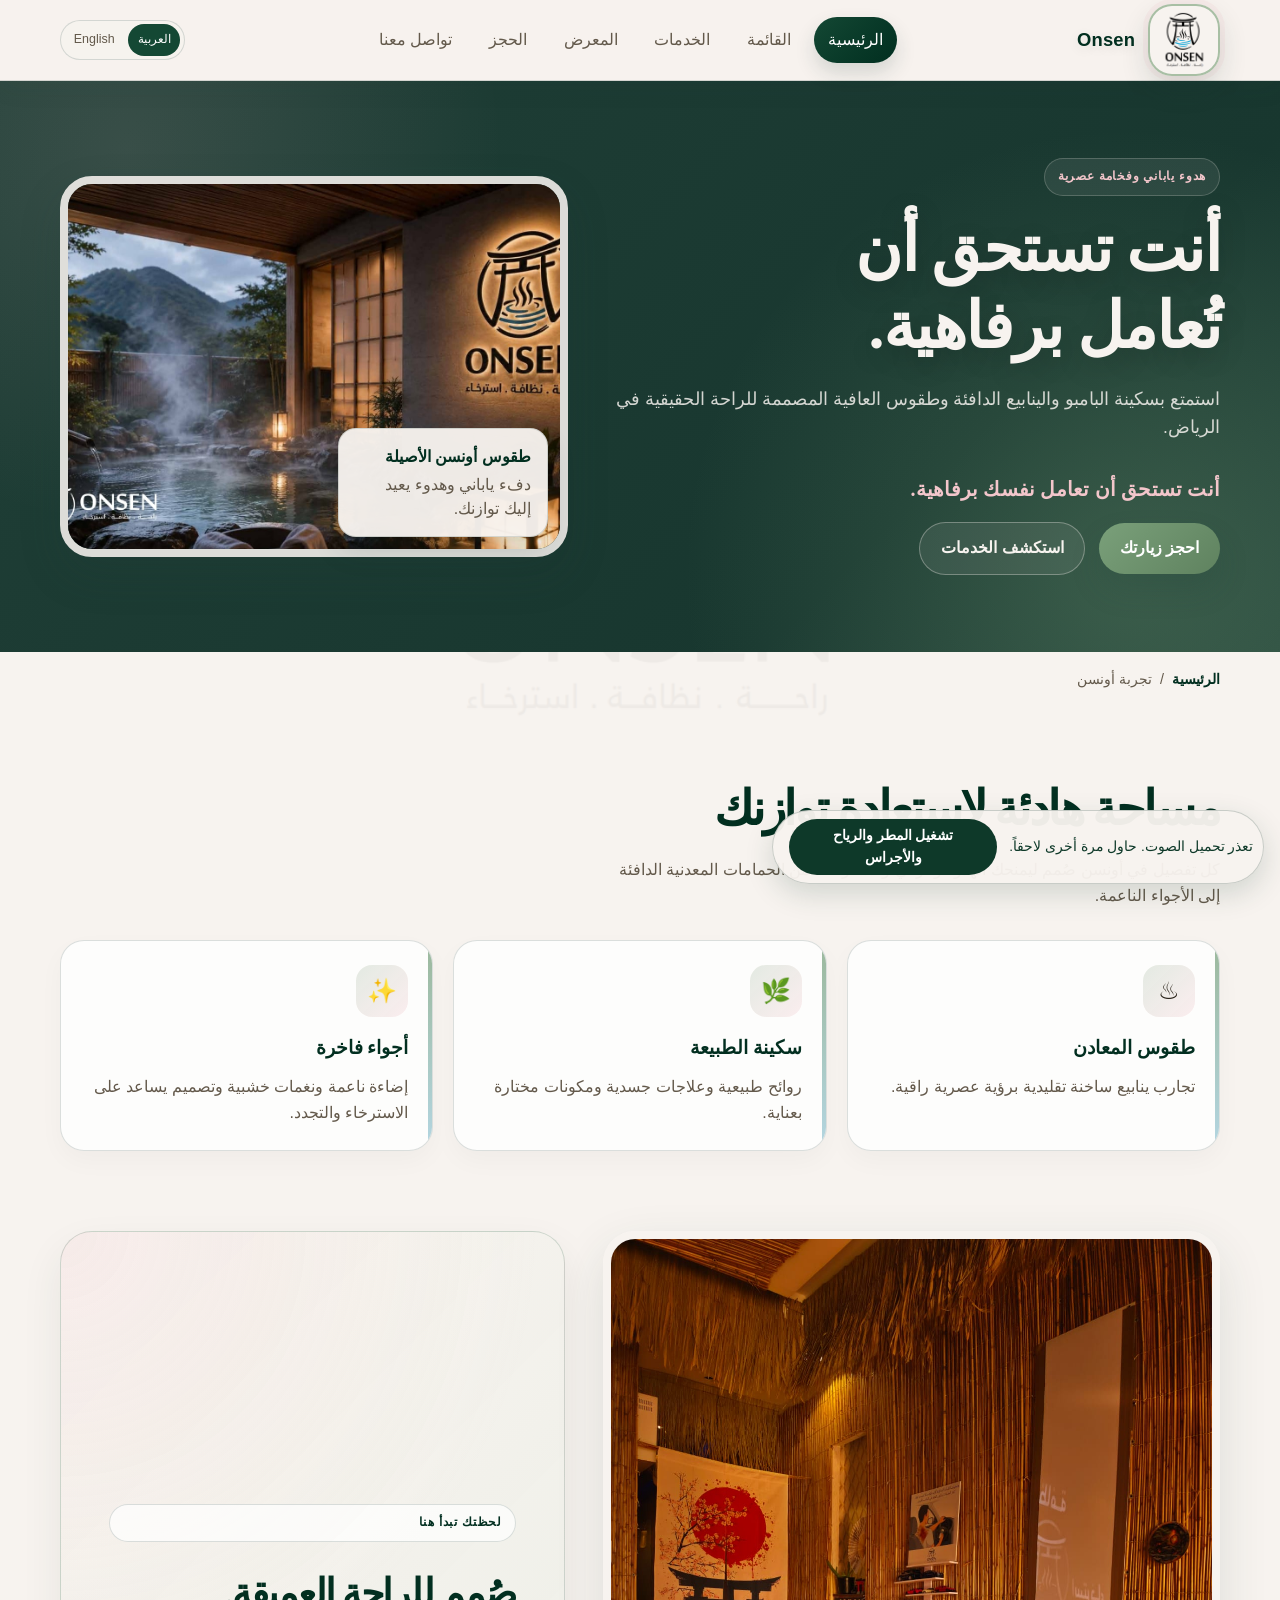
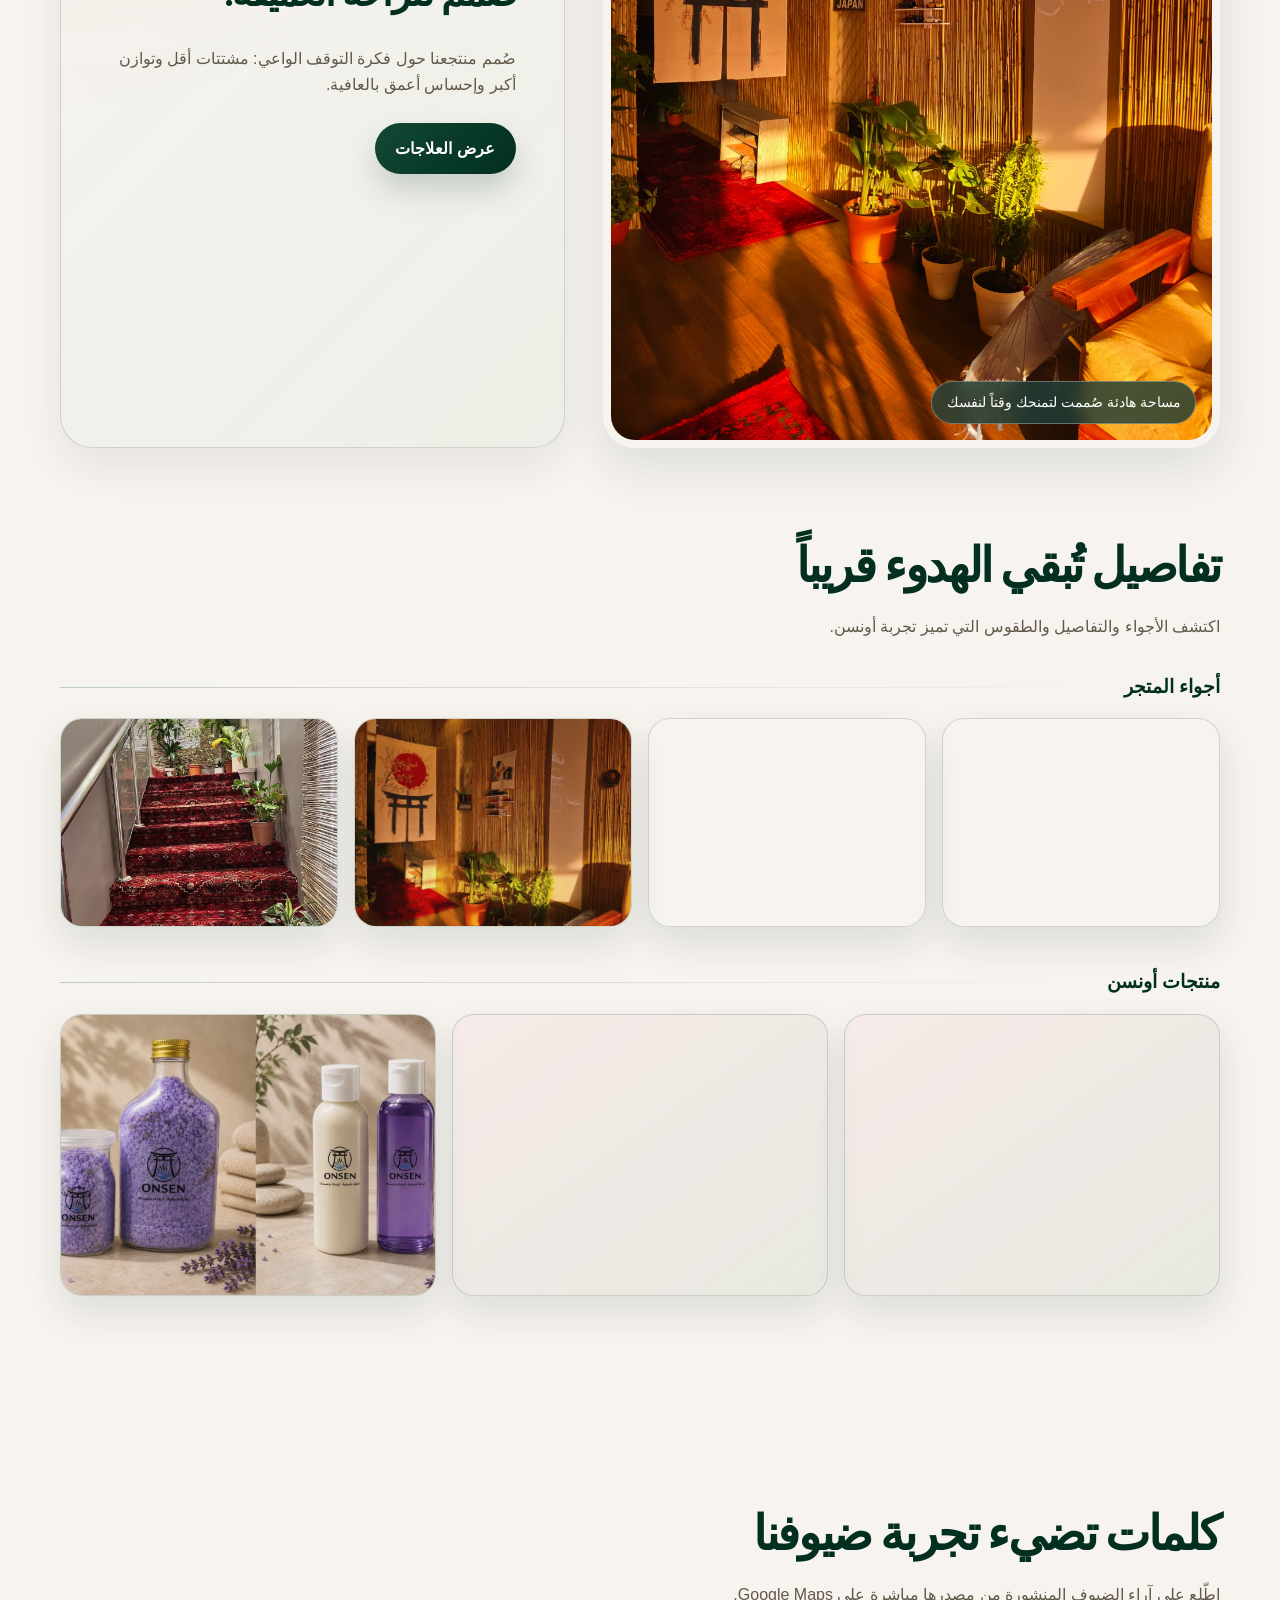
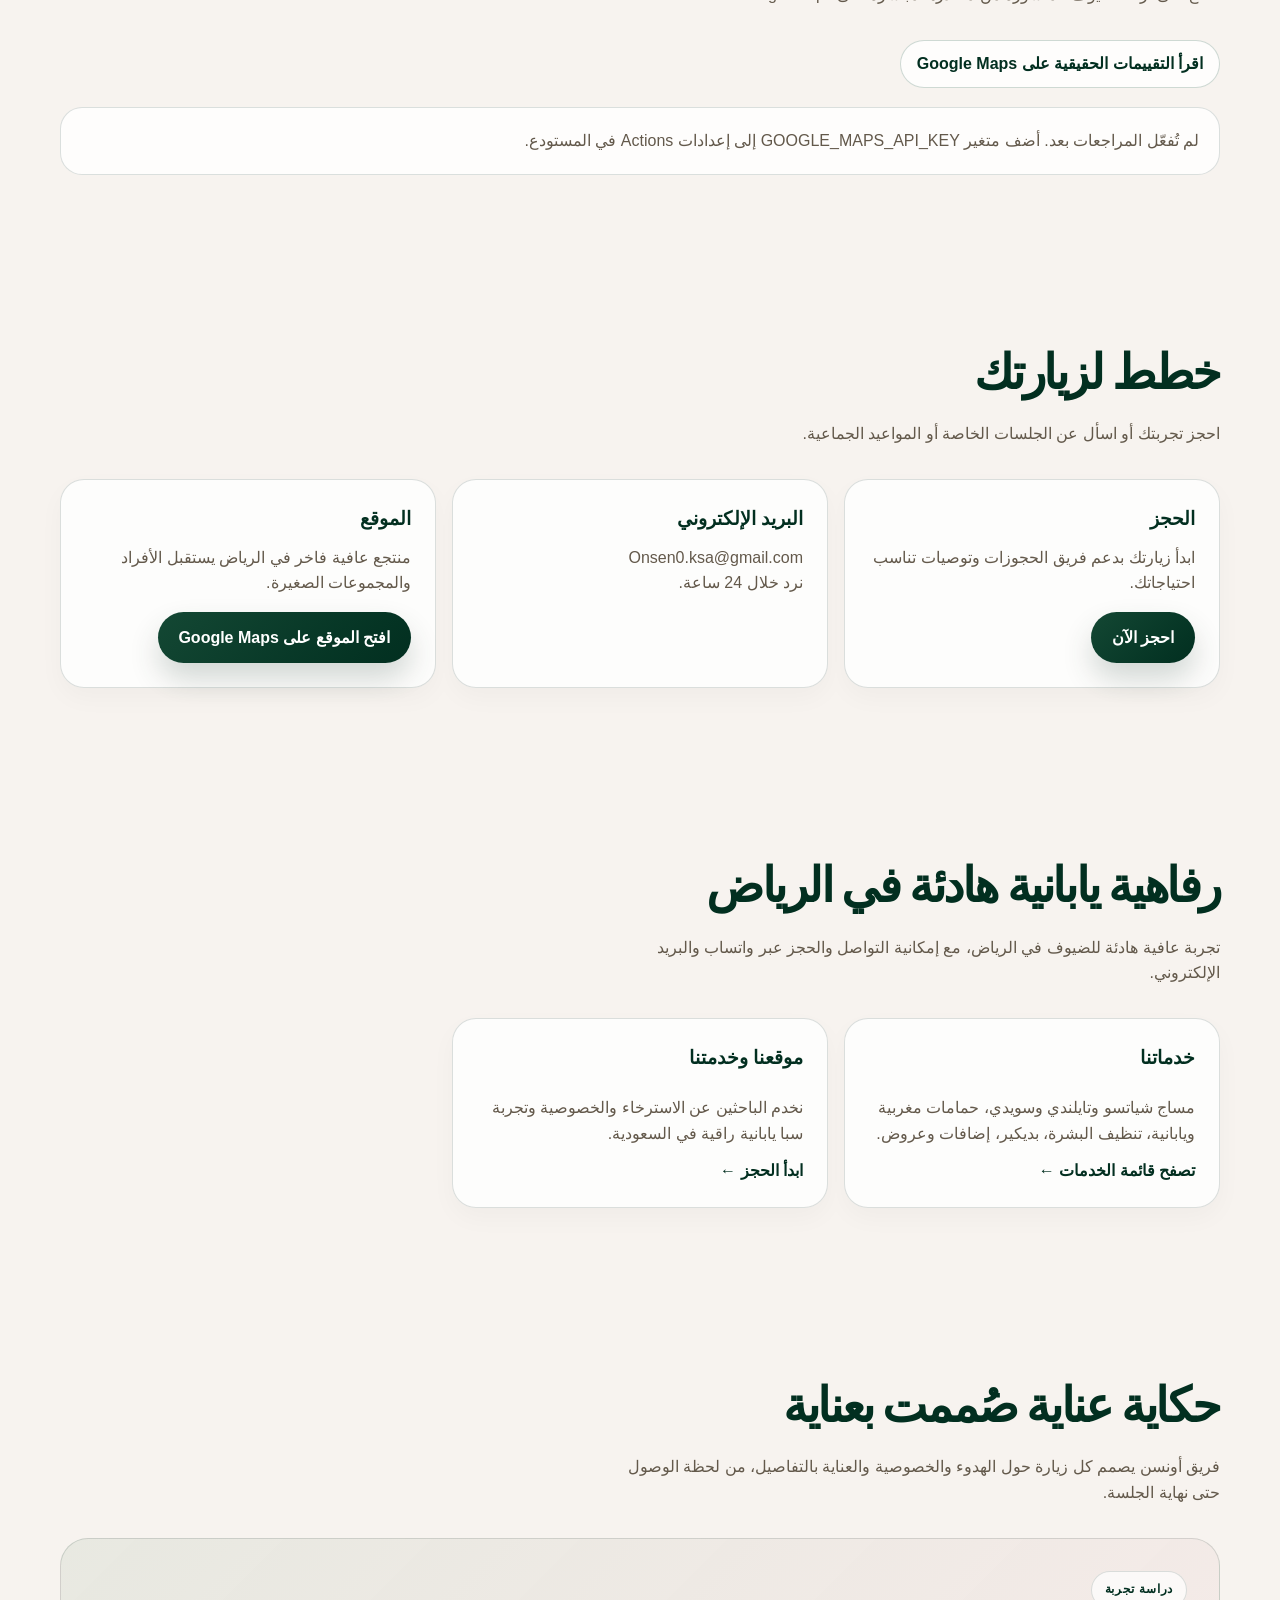
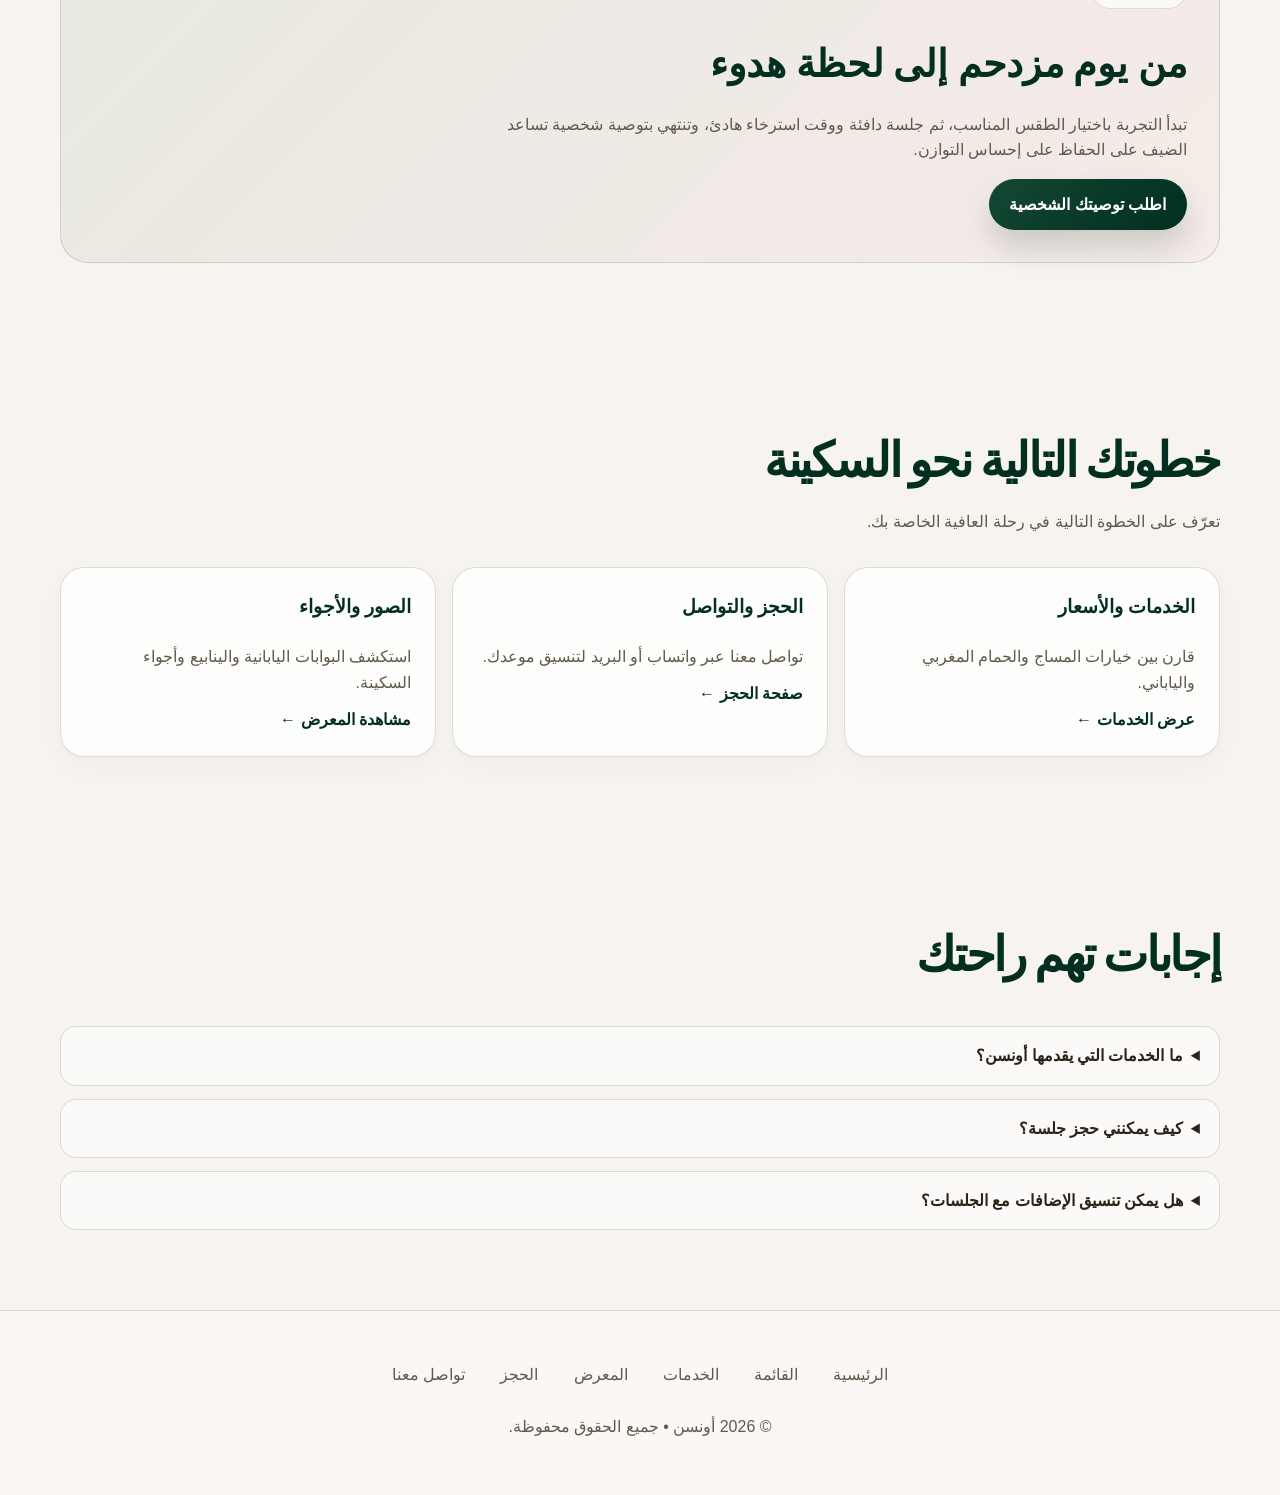
==== commit c0d7f1de: "Fix Google reviews setup and feedback Co-authored-by: Copilot App <223556219+Copilot@users.noreply.g" ====
--- a/index.html
+++ b/index.html
@@ -3,7 +3,7 @@
 <head>
   <meta charset="utf-8">
   <meta name="viewport" content="width=device-width,initial-scale=1">
-  <meta http-equiv="Content-Security-Policy" content="default-src 'self'; base-uri 'self'; object-src 'none'; form-action 'self' https://wa.me mailto:; img-src 'self'; media-src 'self'; script-src 'self' https://maps.googleapis.com https://maps.gstatic.com; style-src 'self' https://fonts.googleapis.com; font-src 'self' https://fonts.gstatic.com; connect-src 'self' https://maps.googleapis.com https://maps.gstatic.com https://places.googleapis.com; upgrade-insecure-requests;">
+  <meta http-equiv="Content-Security-Policy" content="default-src 'self'; base-uri 'self'; object-src 'none'; form-action 'self' https://wa.me mailto:; img-src 'self'; media-src 'self'; script-src 'self' https://maps.googleapis.com https://maps.gstatic.com; style-src 'self' 'unsafe-inline' https://fonts.googleapis.com https://maps.googleapis.com https://maps.gstatic.com; font-src 'self' https://fonts.gstatic.com; connect-src 'self' https://maps.googleapis.com https://maps.gstatic.com https://places.googleapis.com; upgrade-insecure-requests;">
   <meta name="referrer" content="strict-origin-when-cross-origin">
   <title>أونسن في الرياض | سبا ياباني فاخر</title>
   <meta name="description" content="أونسن سبا ياباني في الرياض يقدم جلسات شياتسو وتايلندي وسويدي، حماماً مغربياً ويابانياً، عناية وباقات مميزة.">
@@ -235,7 +235,7 @@
         ⭐ اقرأ التقييمات الحقيقية على Google Maps
       </a>
       <div class="reviews-source-card">
-        <p class="reviews-note" id="google-reviews-status" aria-live="polite" data-ar="لإظهار المراجعات هنا، يلزم تهيئة مفتاح Google Maps API مقيّد ومعرّف المكان. يمكنك قراءة المراجعات الأصلية مباشرة على Google Maps." data-en="Showing reviews here requires a restricted Google Maps API key and the business Place ID. You can read the original reviews directly on Google Maps.">لإظهار المراجعات هنا، يلزم تهيئة مفتاح Google Maps API مقيّد ومعرّف المكان. يمكنك قراءة المراجعات الأصلية مباشرة على Google Maps.</p>
+        <p class="reviews-note" id="google-reviews-status" aria-live="polite" data-ar="تُحمّل المراجعات مباشرة من Google Maps." data-en="Reviews load directly from Google Maps.">تُحمّل المراجعات مباشرة من Google Maps.</p>
         <div class="testimonial-grid" id="google-review-list" aria-label="مراجعات Google الحقيقية"></div>
         <p class="google-attribution" id="google-reviews-attribution" data-ar="المراجعات والتقييمات من Google Maps." data-en="Reviews and ratings from Google Maps." hidden>المراجعات والتقييمات من Google Maps.</p>
       </div>
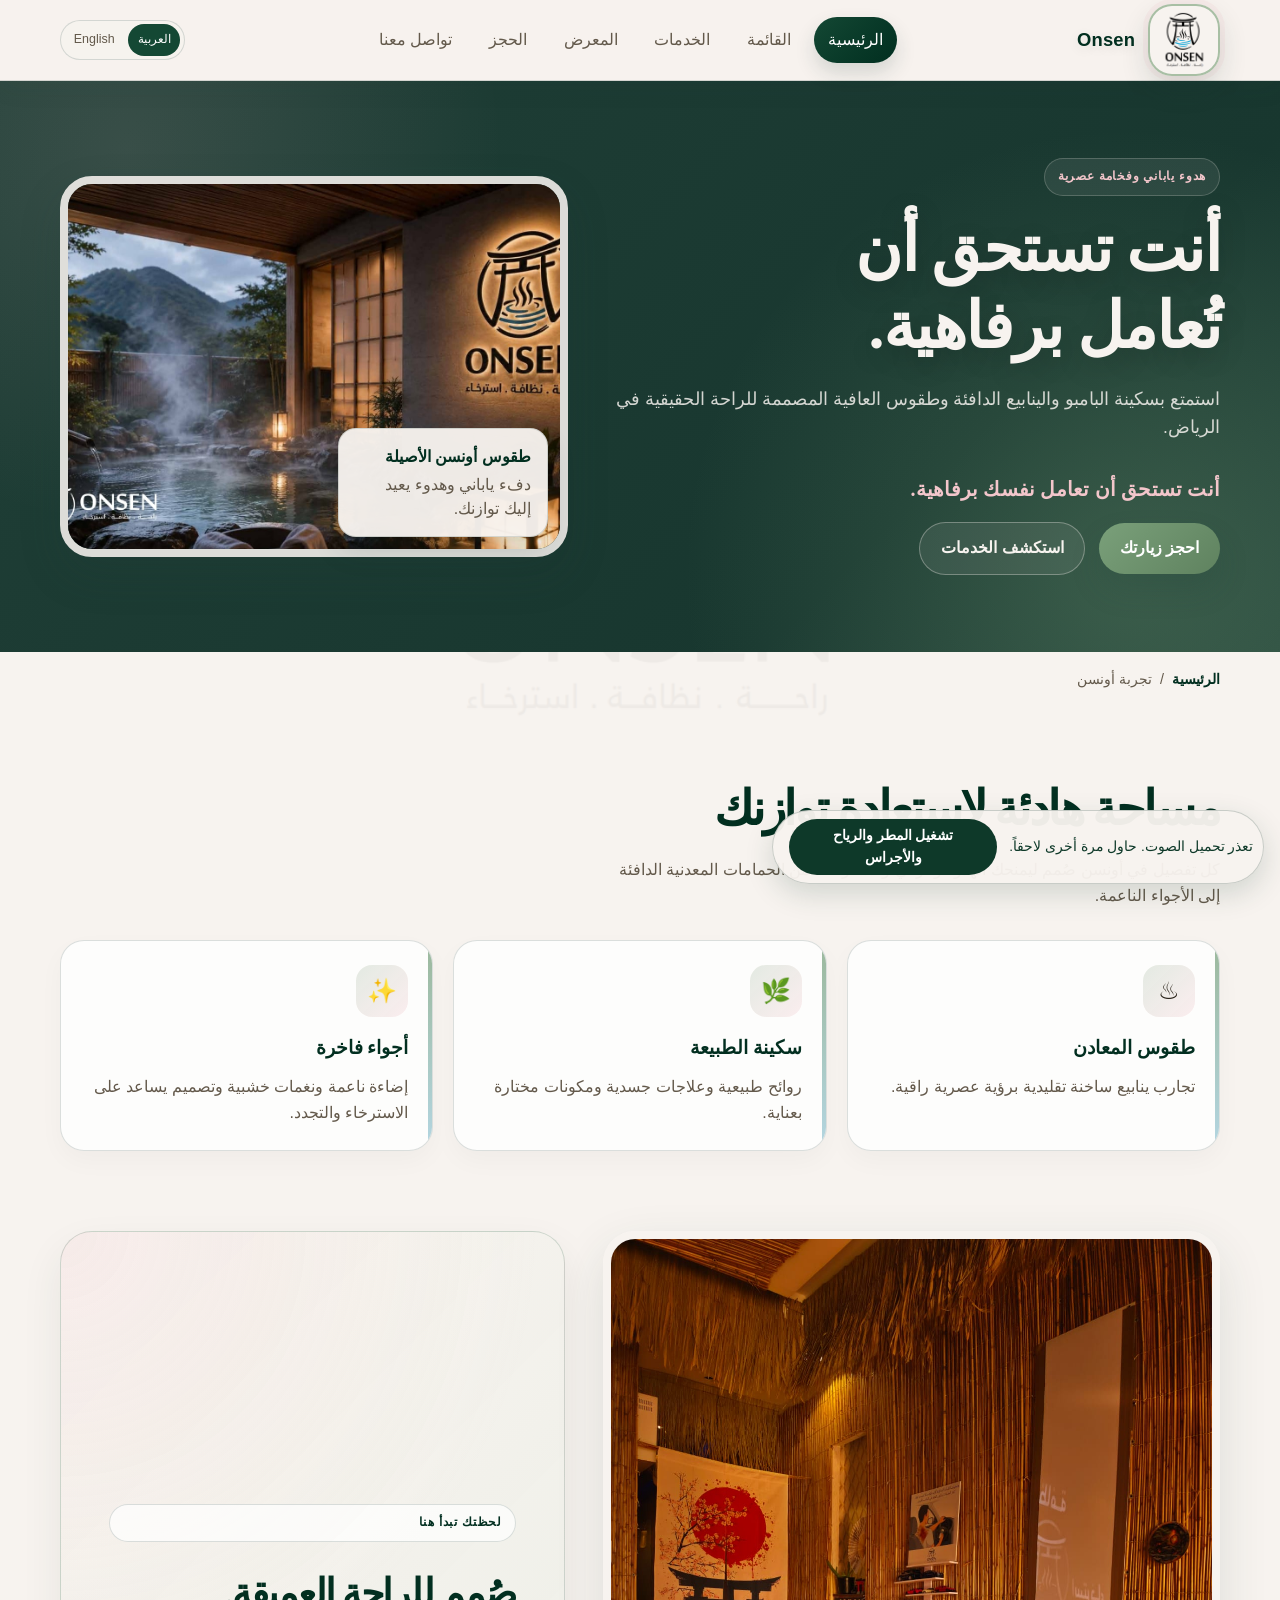
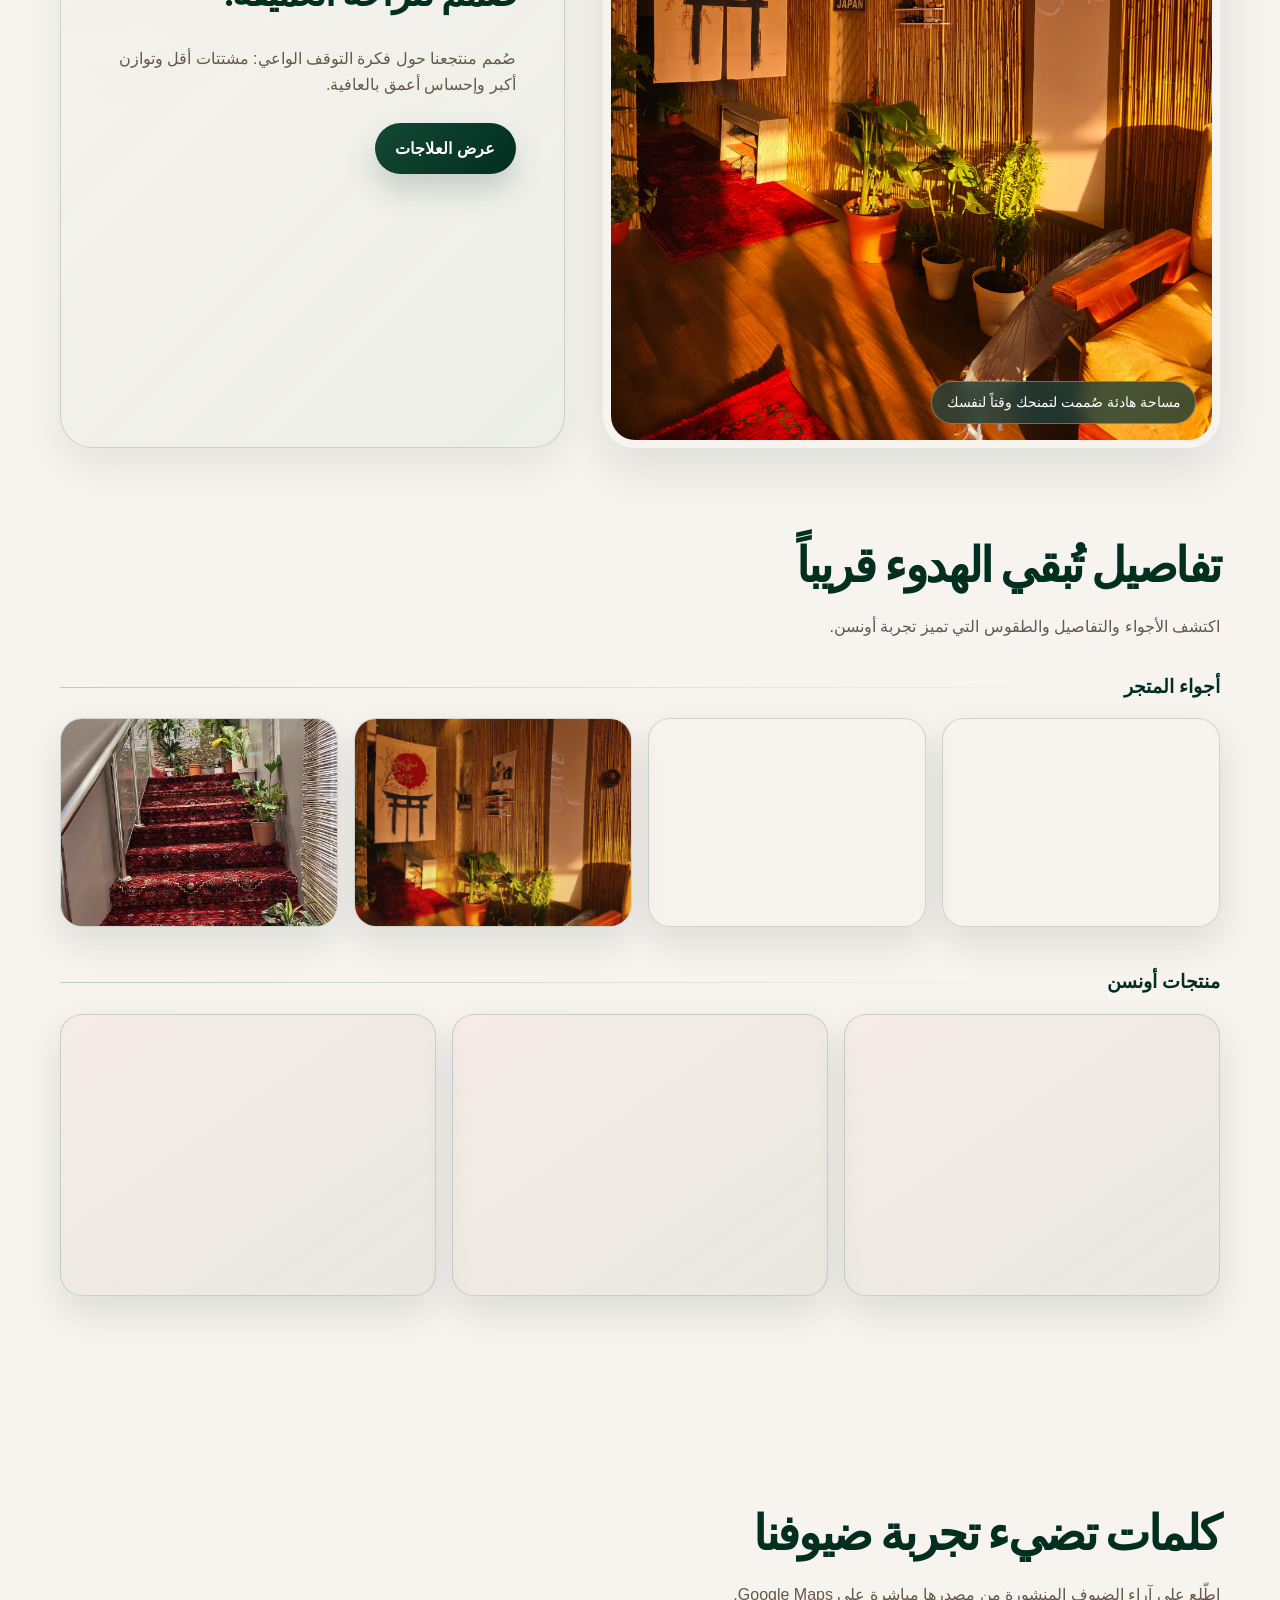
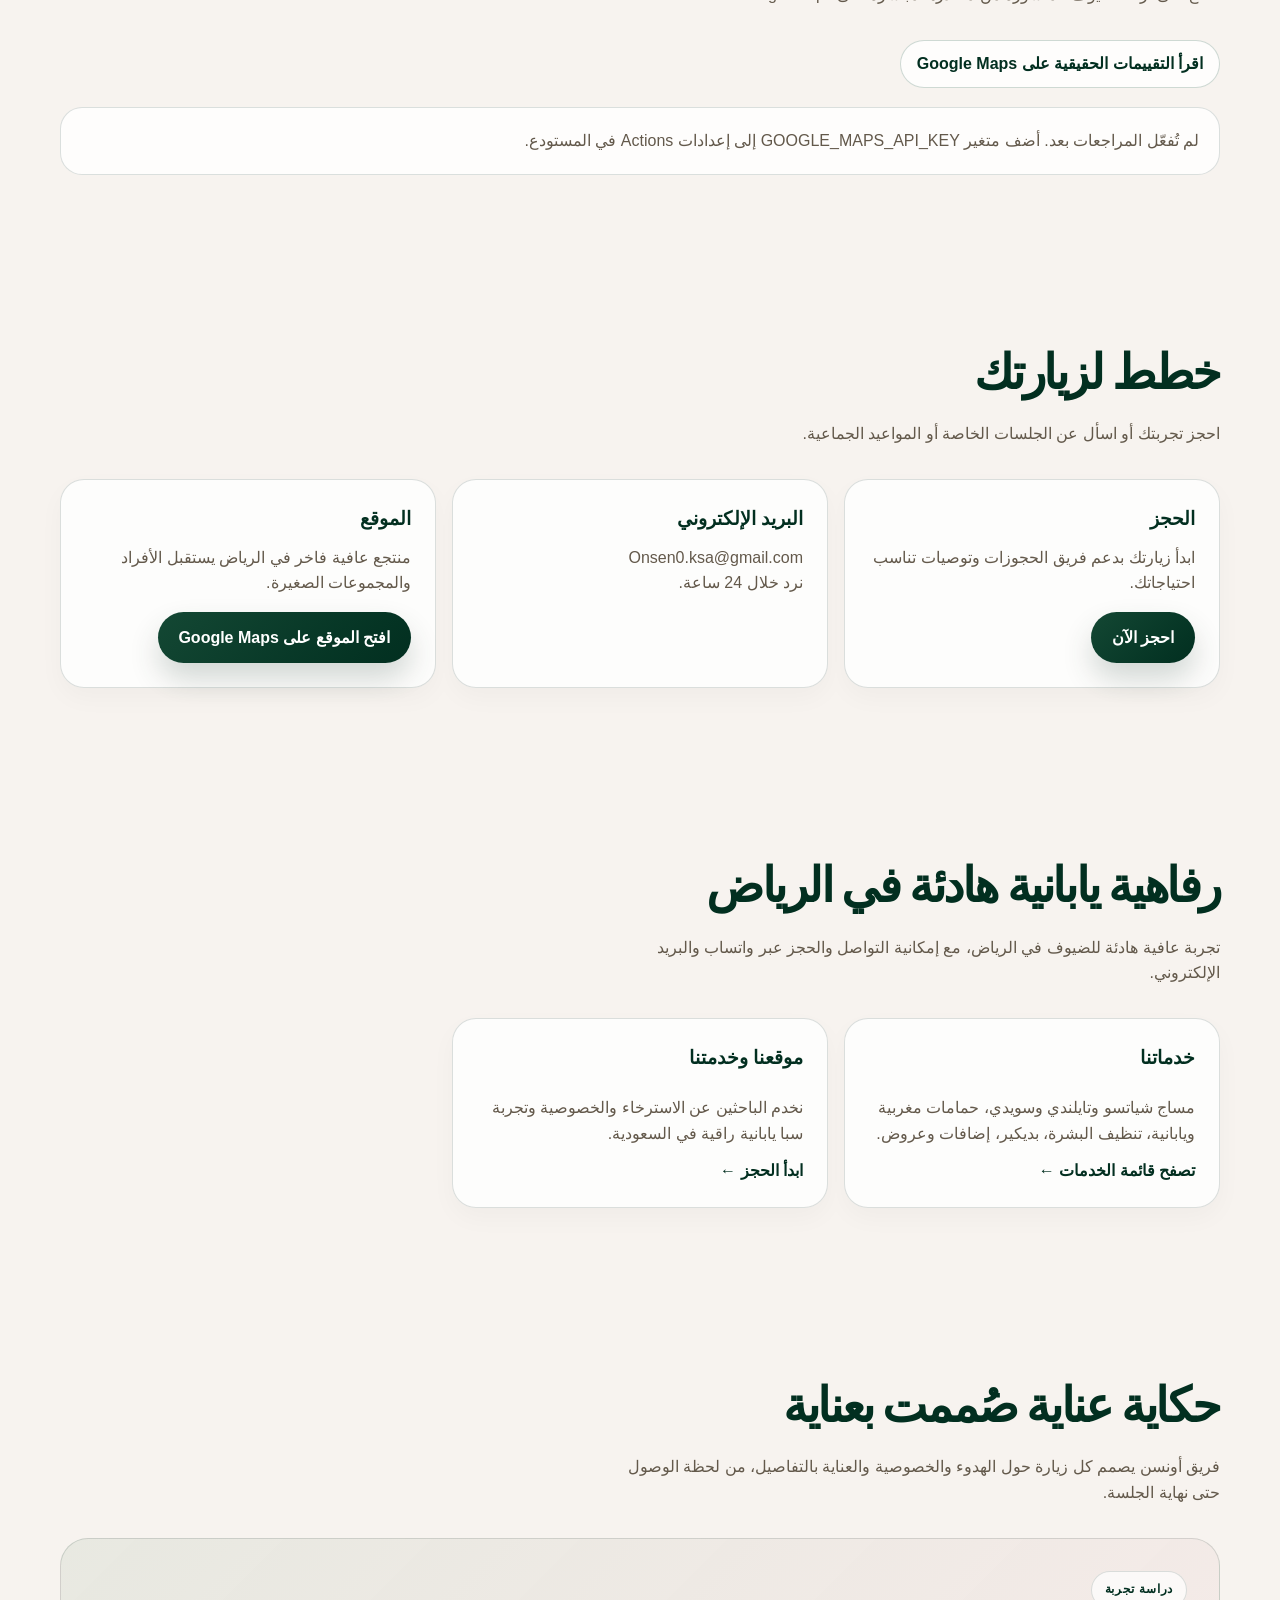
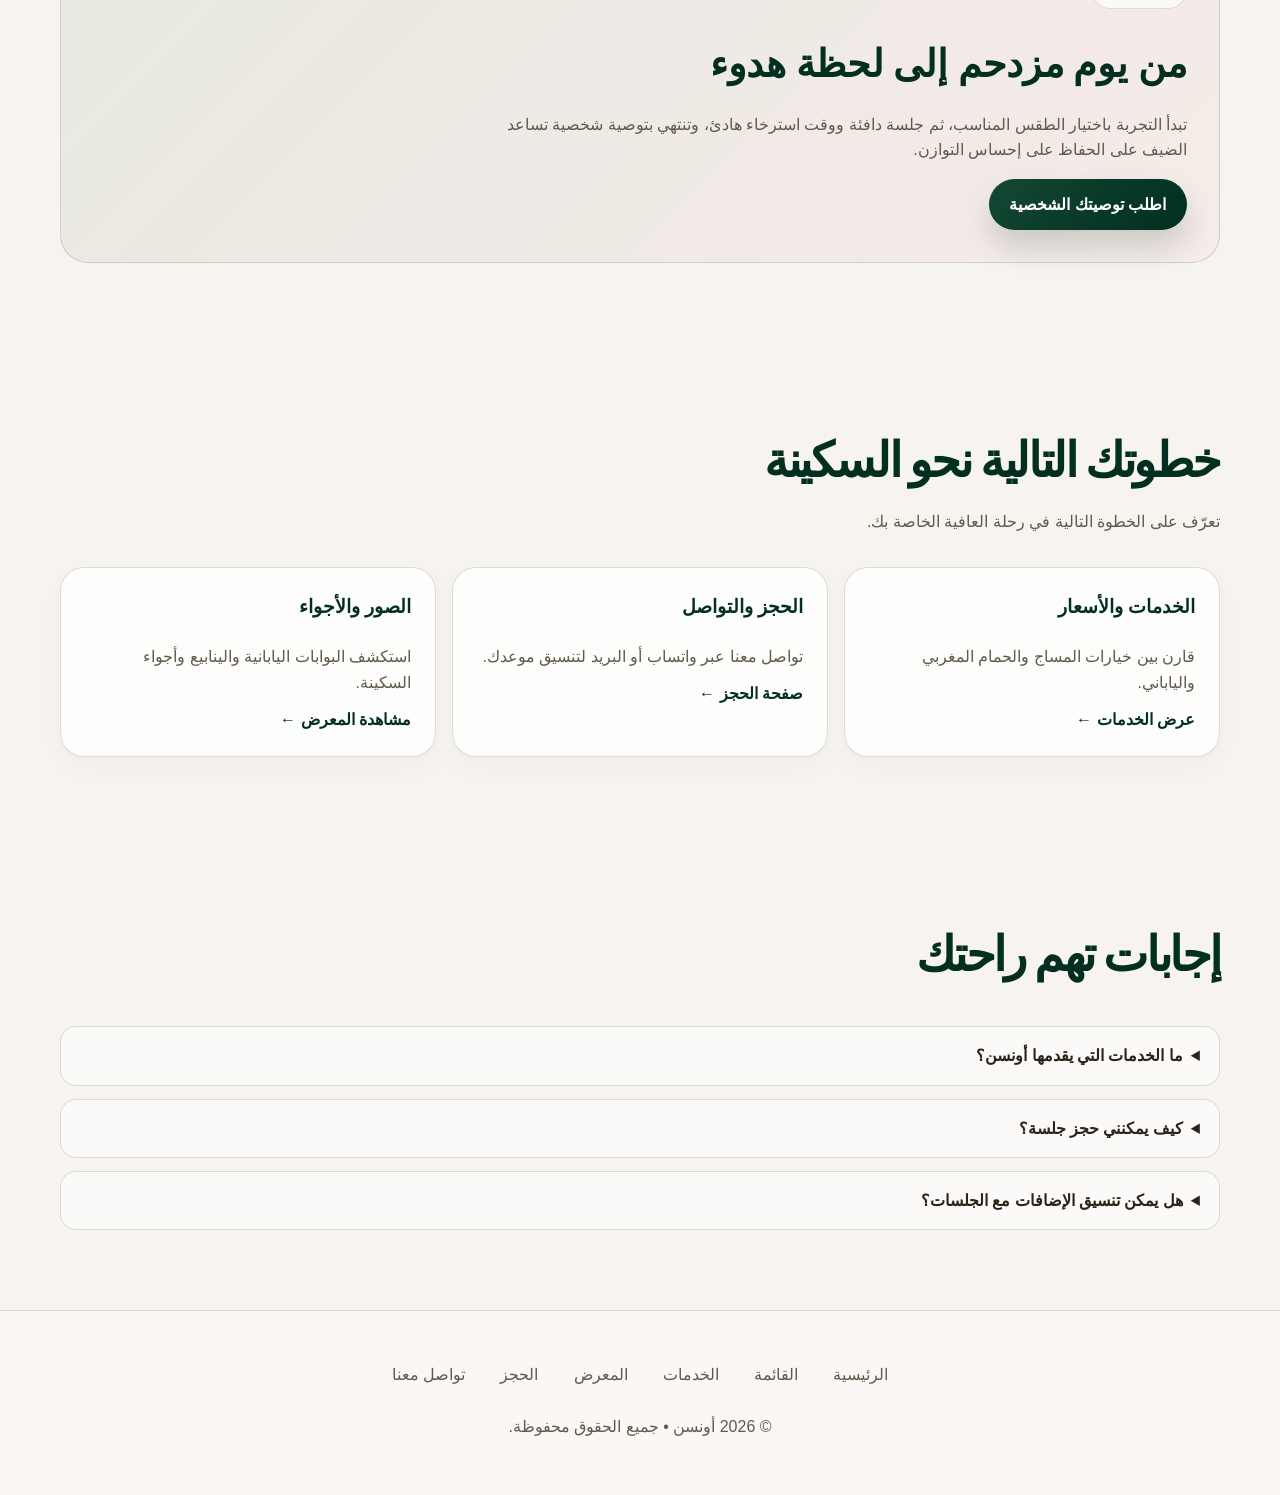
==== commit e2cef1fc: "Refresh script cache for review status Co-authored-by: Copilot App <223556219+Copilot@users.noreply." ====
--- a/index.html
+++ b/index.html
@@ -358,6 +358,6 @@
     <p>&copy; <span id="year"></span> أونسن • جميع الحقوق محفوظة.</p>
   </footer>
 
-  <script src="script.js?v=5"></script>
+  <script src="script.js?v=6"></script>
 </body>
 </html>
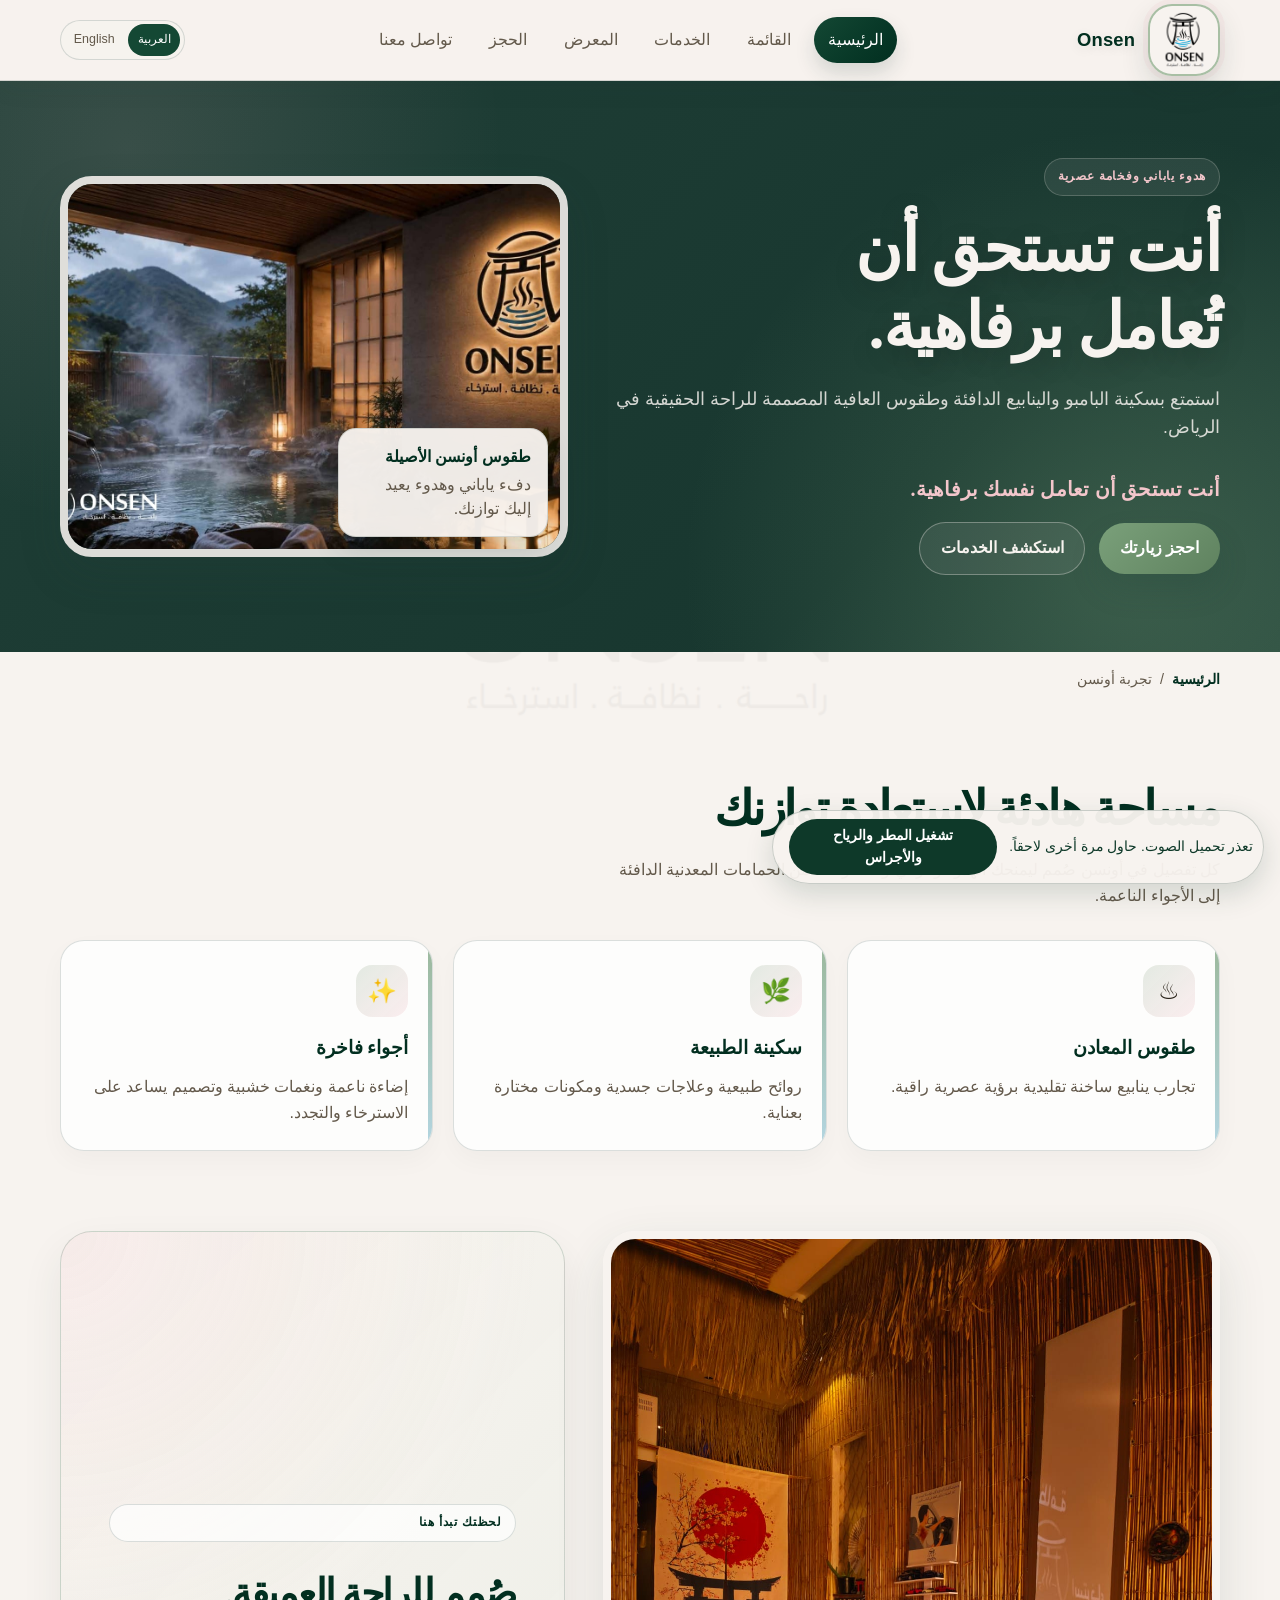
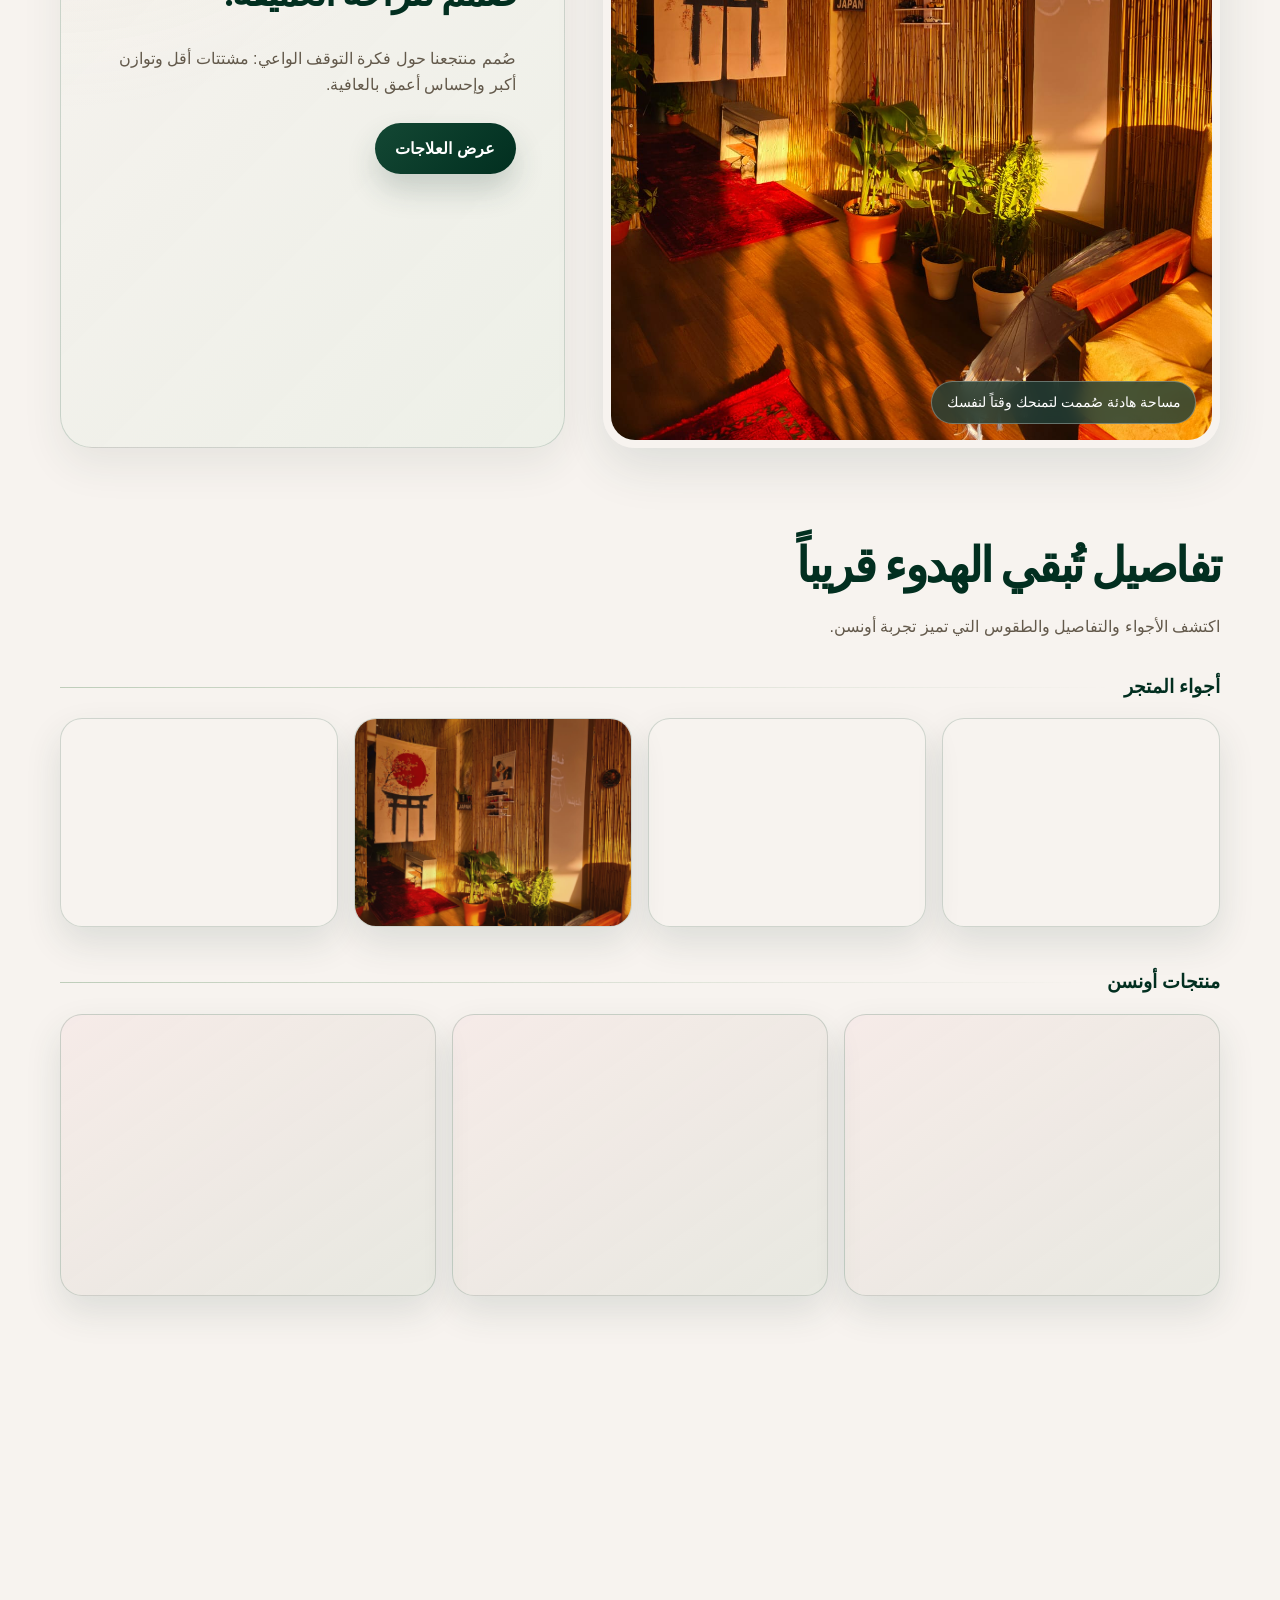
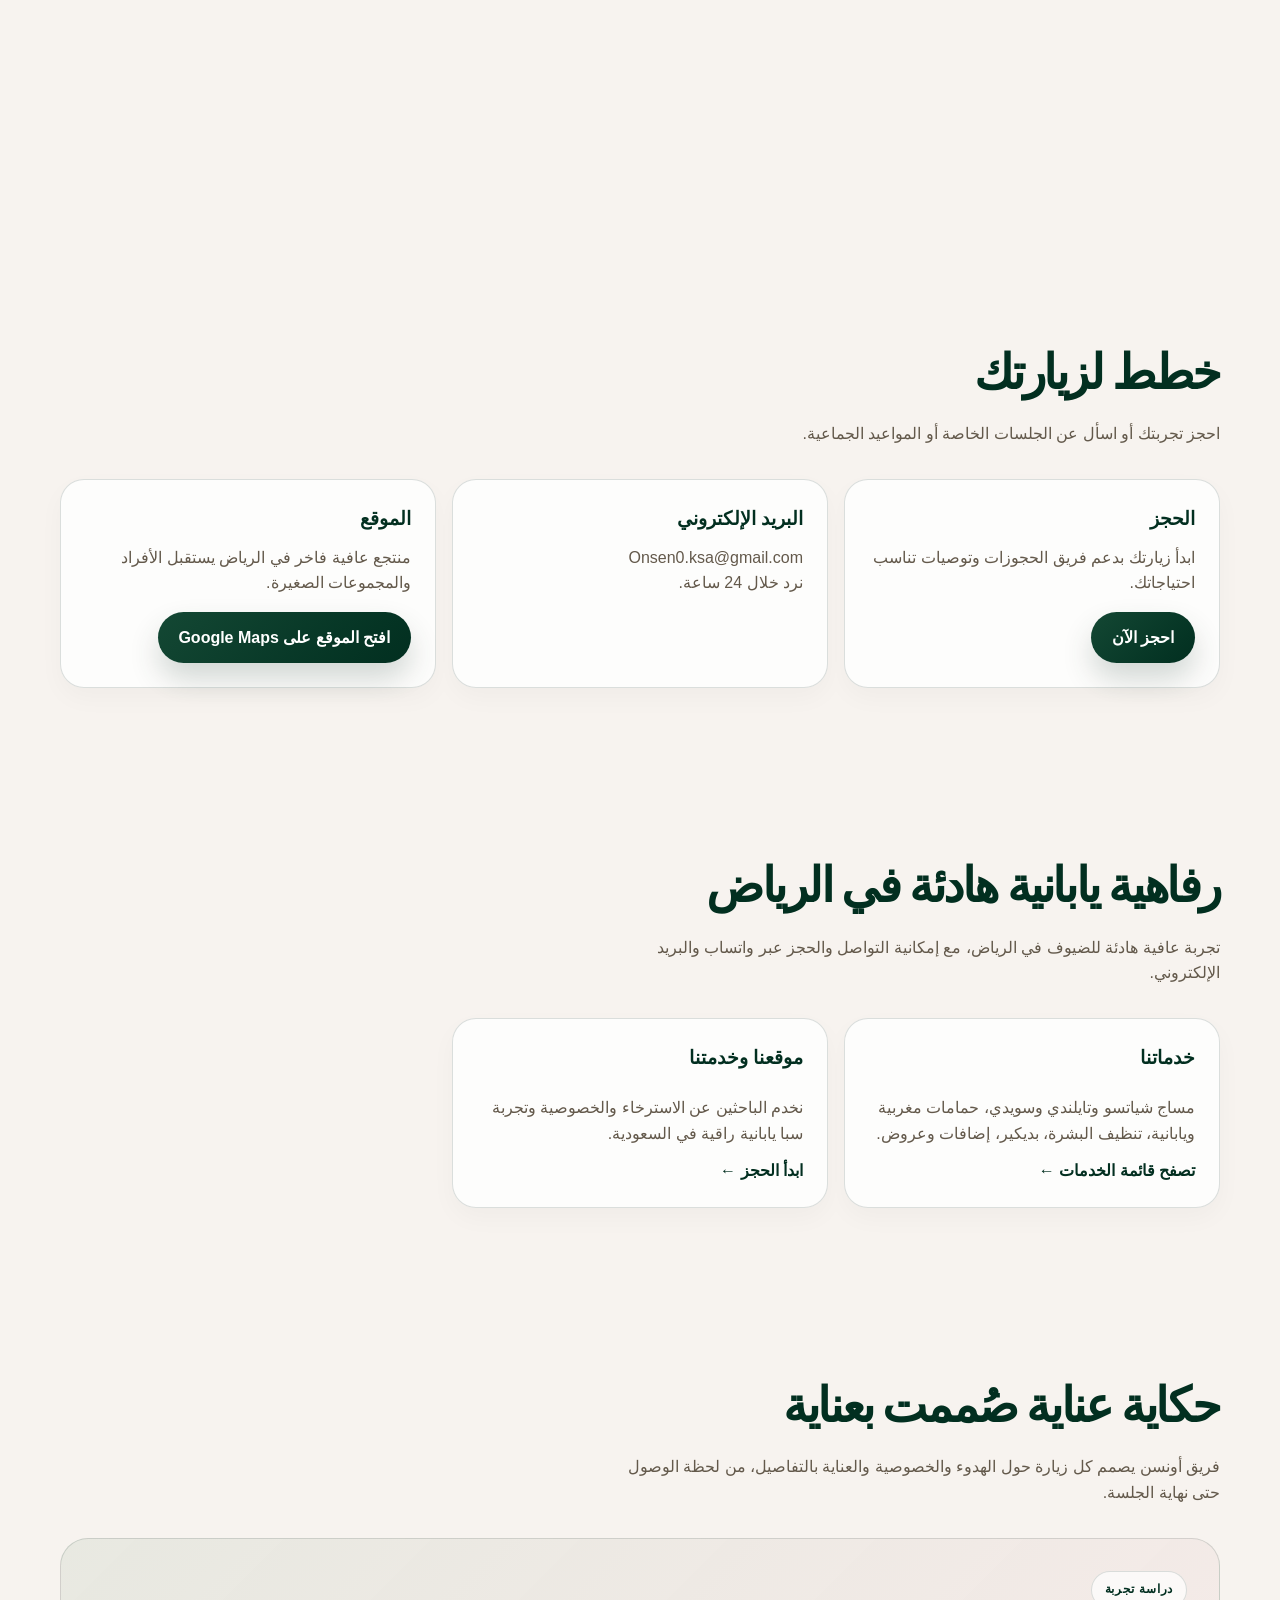
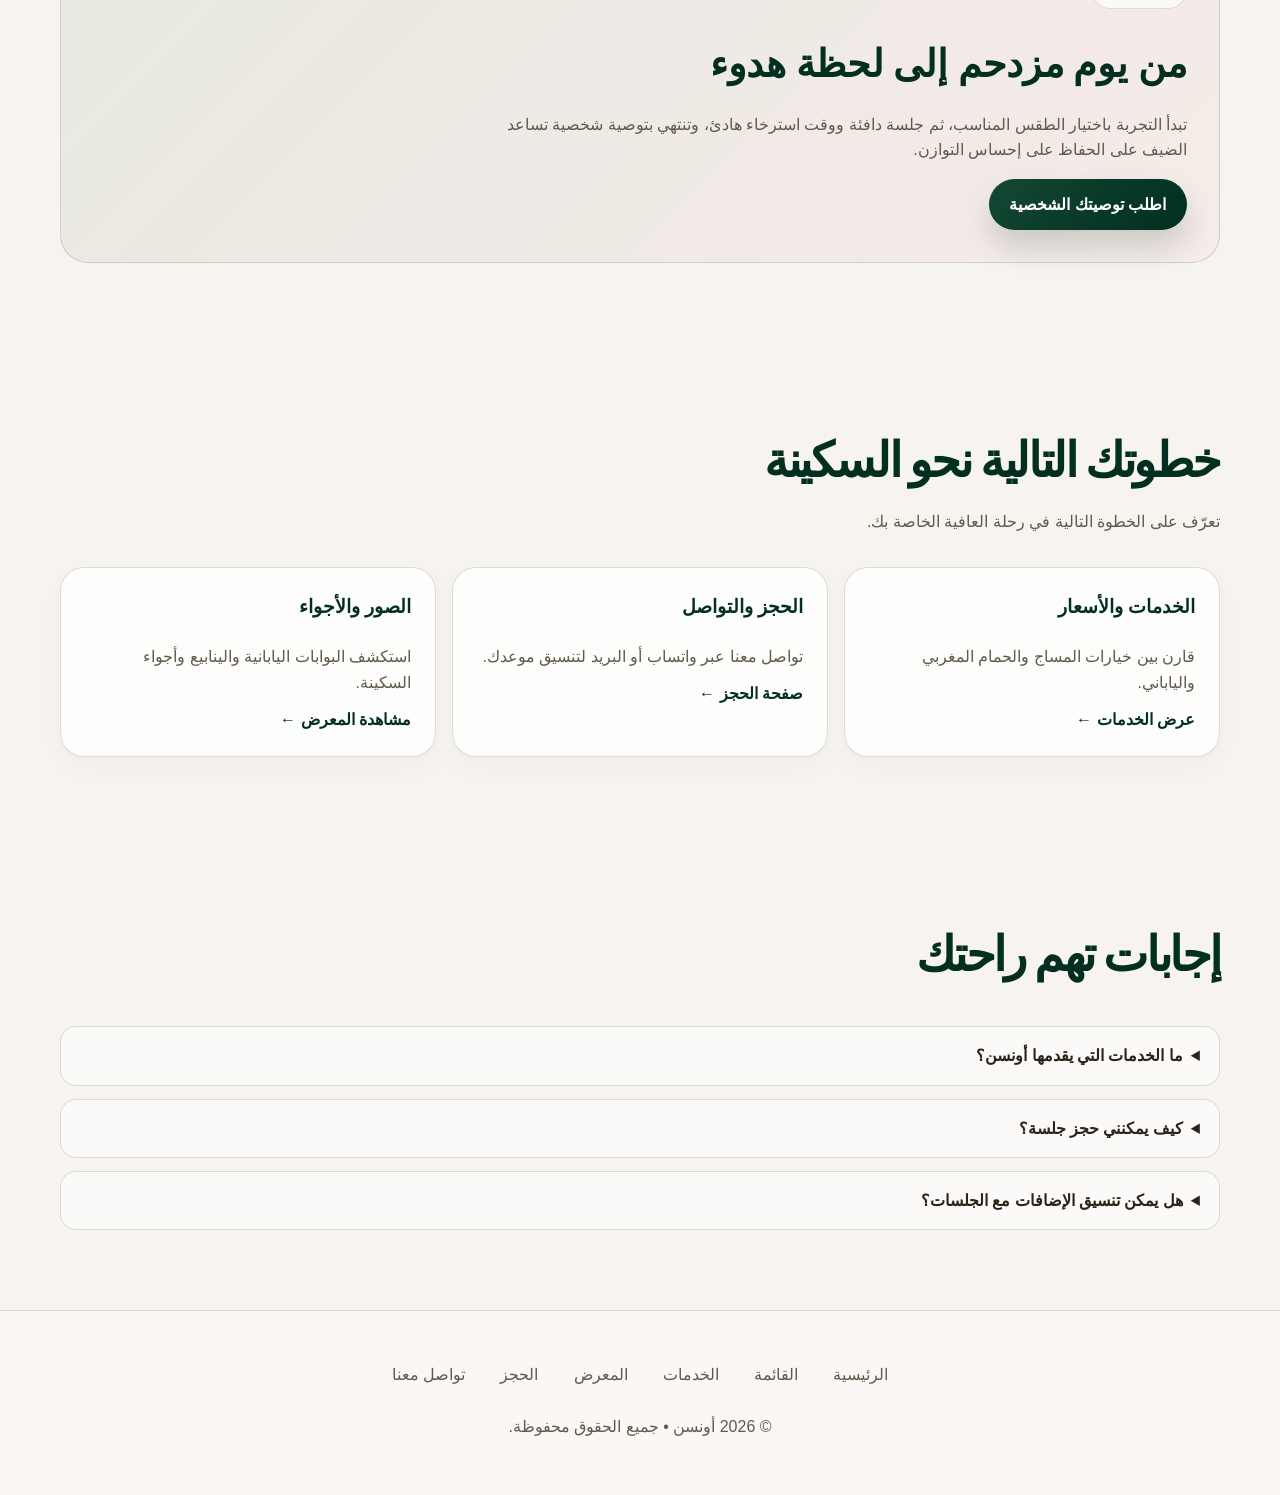
==== commit 4985d03d: "Improve Google review fallback experience Co-authored-by: Copilot App <223556219+Copilot@users.norep" ====
--- a/index.html
+++ b/index.html
@@ -231,11 +231,11 @@
         <h2>آراء ضيوف أونسن</h2>
         <p>اطّلع على آراء الضيوف المنشورة من مصدرها مباشرة على Google Maps.</p>
       </div>
-      <a class="google-review-link" href="https://maps.app.goo.gl/XB1RgDi8UA3HwiJ76?g_st=aw" target="_blank" rel="noopener noreferrer">
-        ⭐ اقرأ التقييمات الحقيقية على Google Maps
-      </a>
       <div class="reviews-source-card">
         <p class="reviews-note" id="google-reviews-status" aria-live="polite" data-ar="تُحمّل المراجعات مباشرة من Google Maps." data-en="Reviews load directly from Google Maps.">تُحمّل المراجعات مباشرة من Google Maps.</p>
+        <a class="google-review-link" href="https://maps.app.goo.gl/XB1RgDi8UA3HwiJ76?g_st=aw" target="_blank" rel="noopener noreferrer">
+          ⭐ اقرأ التقييمات الحقيقية على Google Maps
+        </a>
         <div class="testimonial-grid" id="google-review-list" aria-label="مراجعات Google الحقيقية"></div>
         <p class="google-attribution" id="google-reviews-attribution" data-ar="المراجعات والتقييمات من Google Maps." data-en="Reviews and ratings from Google Maps." hidden>المراجعات والتقييمات من Google Maps.</p>
       </div>
@@ -358,6 +358,6 @@
     <p>&copy; <span id="year"></span> أونسن • جميع الحقوق محفوظة.</p>
   </footer>
 
-  <script src="script.js?v=6"></script>
+  <script src="script.js?v=7"></script>
 </body>
 </html>
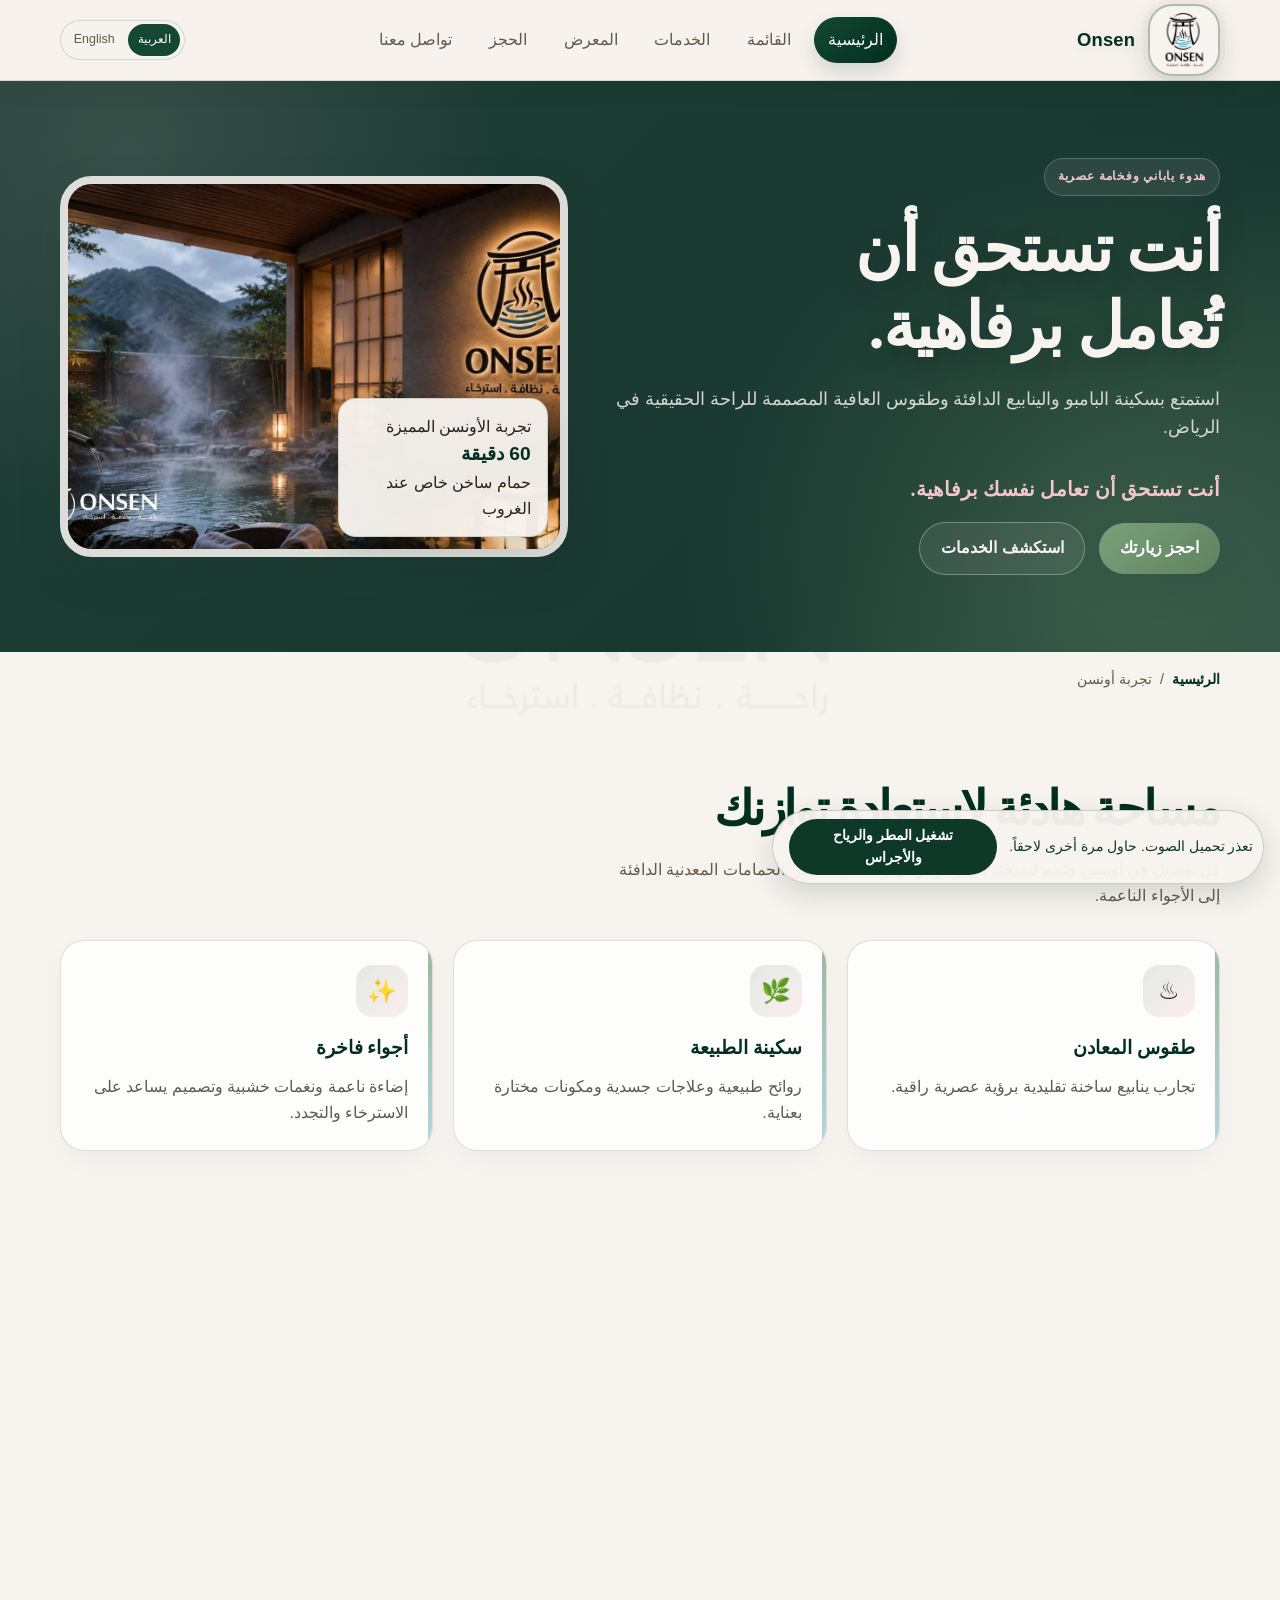
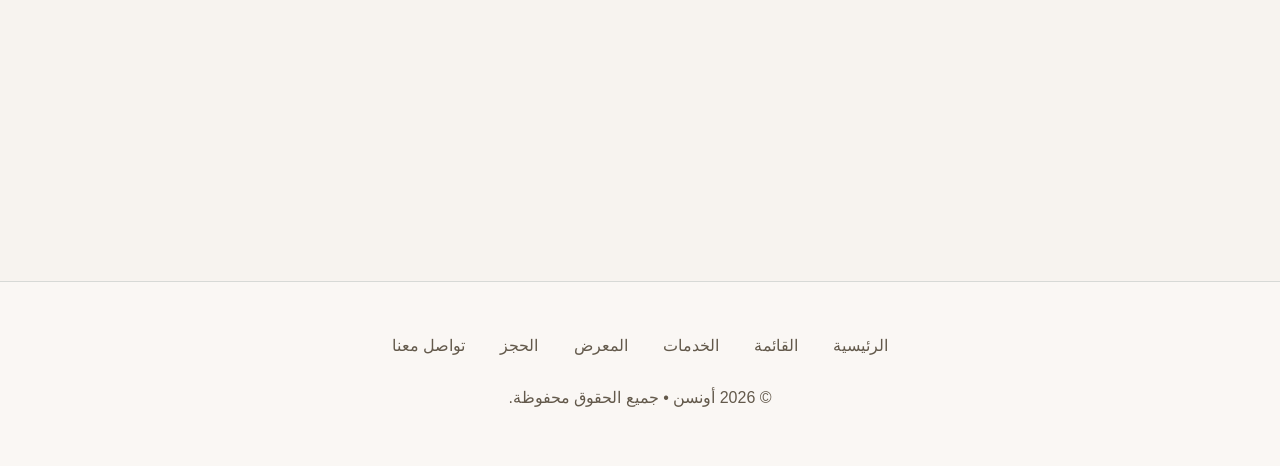
==== commit f2f90dad: "Add Google Analytics to all site pages Add measurement ID G-PVFXP0D8LL to each HTML page and update " ====
--- a/index.html
+++ b/index.html
@@ -3,22 +3,20 @@
 <head>
   <meta charset="utf-8">
   <meta name="viewport" content="width=device-width,initial-scale=1">
-  <meta http-equiv="Content-Security-Policy" content="default-src 'self'; base-uri 'self'; object-src 'none'; form-action 'self' https://wa.me mailto:; img-src 'self'; media-src 'self'; script-src 'self' https://maps.googleapis.com https://maps.gstatic.com; style-src 'self' 'unsafe-inline' https://fonts.googleapis.com https://maps.googleapis.com https://maps.gstatic.com; font-src 'self' https://fonts.gstatic.com; connect-src 'self' https://maps.googleapis.com https://maps.gstatic.com https://places.googleapis.com; upgrade-insecure-requests;">
+  <meta http-equiv="Content-Security-Policy" content="default-src 'self'; base-uri 'self'; object-src 'none'; frame-ancestors 'none'; form-action 'self' https://wa.me mailto:; img-src 'self' data: https:; media-src 'self'; script-src 'self' https://www.googletagmanager.com 'sha256-cc53kxIt2YW253wCDYTheCOs4suV5LuJP84p0/kWm/s='; style-src 'self' https://fonts.googleapis.com; font-src 'self' https://fonts.gstatic.com; connect-src 'self' https://www.google-analytics.com https://analytics.google.com https://region1.google-analytics.com; upgrade-insecure-requests;">
   <meta name="referrer" content="strict-origin-when-cross-origin">
+  <meta http-equiv="Permissions-Policy" content="camera=(), microphone=(), geolocation=()">
   <title>أونسن في الرياض | سبا ياباني فاخر</title>
-  <meta name="description" content="أونسن سبا ياباني في الرياض يقدم جلسات شياتسو وتايلندي وسويدي، حماماً مغربياً ويابانياً، عناية وباقات مميزة.">
+  <meta name="description" content="أونسن سبا ياباني في الرياض يقدم جلسات المساج والحمام المغربي وحمام إسترخائي وطقوس عافية في أجواء هادئة.">
   <meta name="author" content="Onsen Spa & Wellness">
   <meta name="robots" content="index, follow, max-image-preview:large">
   <meta name="theme-color" content="#f7f3ef">
-  <!-- Configure only a browser API key restricted to this site, plus the business Place ID. -->
-  <meta name="google-maps-api-key" content="">
-  <meta name="google-place-id" content="">
   <meta property="og:site_name" content="Onsen Spa & Wellness">
   <meta property="og:locale" content="ar_SA">
   <meta property="og:locale:alternate" content="en_US">
   <meta property="og:url" content="https://onsen0ksa-cloud.github.io/Onsen/">
   <meta property="og:title" content="أونسن في الرياض | سبا ياباني فاخر">
-  <meta property="og:description" content="جلسات مساج ياباني وتايلندي وسويدي، حمامات مغربية ويابانية، وباقات عافية فاخرة في أونسن.">
+  <meta property="og:description" content="تجربة أونسن هادئة مع جلسات المساج والحمام المغربي وحمام إسترخائي وطقوس العافية الفاخرة.">
   <meta property="og:type" content="website">
   <meta property="og:image" content="https://onsen0ksa-cloud.github.io/Onsen/assets/hero-onsen.jpeg">
   <meta property="og:image:alt" content="أجواء أونسن اليابانية الهادئة">
@@ -29,7 +27,15 @@
   <meta name="twitter:image:alt" content="أجواء أونسن اليابانية الهادئة">
   <link rel="canonical" href="https://onsen0ksa-cloud.github.io/Onsen/">
   <link rel="icon" type="image/png" href="logo-modern.png?v=4">
-  <link rel="stylesheet" href="styles.css?v=3">
+  <link rel="stylesheet" href="styles.css">
+  <!-- Google tag (gtag.js) -->
+  <script async src="https://www.googletagmanager.com/gtag/js?id=G-PVFXP0D8LL"></script>
+  <script>
+  window.dataLayer = window.dataLayer || [];
+  function gtag(){dataLayer.push(arguments);}
+  gtag('js', new Date());
+  gtag('config', 'G-PVFXP0D8LL');
+  </script>
   <script type="application/ld+json">
   {
     "@context": "https://schema.org",
@@ -41,34 +47,18 @@
     "telephone": "+966543688231",
     "image": "https://onsen0ksa-cloud.github.io/Onsen/logo-modern.png?v=3",
     "logo": "https://onsen0ksa-cloud.github.io/Onsen/logo-modern.png",
-    "description": "سبا ياباني في الرياض يقدم جلسات شياتسو وتايلندي وسويدي وحمامات مغربية ويابانية وباقات عافية.",
-    "priceRange": "SAR 180-500",
+    "description": "سبا ياباني في الرياض يقدم جلسات المساج والحمام المغربي وحمام إسترخائي وطقوس الاسترخاء.",
+    "priceRange": "SAR 200-650",
     "areaServed": "Saudi Arabia",
-    "serviceType": ["مساج شياتسو ياباني", "مساج تايلندي أرضي", "مساج استرخائي سويدي", "مساج 3 في 1", "حمام مغربي ملكي", "حمام ياباني فاخر", "تنظيف عميق للبشرة", "بديكير"],
+    "serviceType": ["جلسات المساج", "الحمام المغربي", "حمام إسترخائي", "طقوس الاسترخاء"],
     "knowsAbout": ["العافية اليابانية", "العلاج بالحرارة", "الاسترخاء الحسي"],
     "hasOfferCatalog": {
       "@type": "OfferCatalog",
       "name": "خدمات أونسن",
       "itemListElement": [
-        {"@type":"Offer","priceCurrency":"SAR","price":"180","itemOffered":{"@type":"Service","name":"مساج شياتسو ياباني، 40 دقيقة"}},
-        {"@type":"Offer","priceCurrency":"SAR","price":"230","itemOffered":{"@type":"Service","name":"مساج شياتسو ياباني، 60 دقيقة"}},
-        {"@type":"Offer","priceCurrency":"SAR","price":"180","itemOffered":{"@type":"Service","name":"مساج تايلندي أرضي، 40 دقيقة"}},
-        {"@type":"Offer","priceCurrency":"SAR","price":"230","itemOffered":{"@type":"Service","name":"مساج تايلندي أرضي، 60 دقيقة"}},
-        {"@type":"Offer","priceCurrency":"SAR","price":"180","itemOffered":{"@type":"Service","name":"مساج استرخائي سويدي، 40 دقيقة"}},
-        {"@type":"Offer","priceCurrency":"SAR","price":"230","itemOffered":{"@type":"Service","name":"مساج استرخائي سويدي، 60 دقيقة"}},
-        {"@type":"Offer","priceCurrency":"SAR","price":"300","itemOffered":{"@type":"Service","name":"مساج 3 في 1، 70 دقيقة"}},
-        {"@type":"Offer","priceCurrency":"SAR","price":"200","itemOffered":{"@type":"Service","name":"الحمام المغربي الملكي"}},
-        {"@type":"Offer","priceCurrency":"SAR","price":"250","itemOffered":{"@type":"Service","name":"الحمام الياباني الفاخر"}},
-        {"@type":"Offer","priceCurrency":"SAR","price":"250","itemOffered":{"@type":"Service","name":"تنظيف عميق للبشرة"}},
-        {"@type":"Offer","priceCurrency":"SAR","price":"200","itemOffered":{"@type":"Service","name":"البديكير"}},
-        {"@type":"Offer","priceCurrency":"SAR","price":"50","itemOffered":{"@type":"Service","name":"ماسك كولاجين (8 في 1)"}},
-        {"@type":"Offer","priceCurrency":"SAR","price":"30","itemOffered":{"@type":"Service","name":"زيت أونسن الفاخر"}},
-        {"@type":"Offer","priceCurrency":"SAR","price":"50","itemOffered":{"@type":"Service","name":"شمعة أونسن الدافئة"}},
-        {"@type":"Offer","priceCurrency":"SAR","price":"20","itemOffered":{"@type":"Service","name":"عصا البامبو للضغط القوي"}},
-        {"@type":"Offer","priceCurrency":"SAR","price":"350","itemOffered":{"@type":"Service","name":"العرض الأول: مساج 45 دقيقة مع حمام"}},
-        {"@type":"Offer","priceCurrency":"SAR","price":"400","itemOffered":{"@type":"Service","name":"العرض الثاني: مساج 60 دقيقة مع حمام"}},
-        {"@type":"Offer","priceCurrency":"SAR","price":"350","itemOffered":{"@type":"Service","name":"العرض الثالث: مساج قدمين مع بديكير وماسك كولاجين"}},
-        {"@type":"Offer","priceCurrency":"SAR","price":"500","itemOffered":{"@type":"Service","name":"باقة الفخامة"}}
+        {"@type":"Offer","priceCurrency":"SAR","price":"200","itemOffered":{"@type":"Service","name":"اللوشن التقليدي"}},
+        {"@type":"Offer","priceCurrency":"SAR","price":"250","itemOffered":{"@type":"Service","name":"زيت أونسن الفاخر"}},
+        {"@type":"Offer","priceCurrency":"SAR","price":"300","itemOffered":{"@type":"Service","name":"الحمام المغربي أو حمام إسترخائي"}}
       ]
     }
   }
@@ -100,7 +90,7 @@
       {
         "@type": "Question",
         "name": "ما الخدمات التي يقدمها أونسن؟",
-        "acceptedAnswer": {"@type":"Answer","text":"يقدم أونسن جلسات شياتسو وتايلندي أرضي وسويدي ومساج 3 في 1، وحمامات مغربية ويابانية، وتنظيفاً عميقاً للبشرة وبديكيراً وإضافات وباقات."}
+        "acceptedAnswer": {"@type":"Answer","text":"يقدم أونسن جلسات اللوشن والزيوت الفاخرة والشموع الدافئة ومساج البامبو والحمام المغربي أو حمام إسترخائي."}
       },
       {
         "@type": "Question",
@@ -144,15 +134,16 @@
           <div class="cta-row">
             <p class="hero-signature">أنت تستحق أن تعامل نفسك برفاهية.</p>
             <a class="btn primary" href="booking.html">احجز زيارتك</a>
-            <a class="btn" href="menu.html">استكشف القائمة</a>
+            <a class="btn" href="services.html">استكشف الخدمات</a>
           </div>
         </div>
 
         <div class="hero-card reveal">
           <img class="hero-photo" src="assets/hero-onsen.jpeg?v=9" alt="حمام أونسن حار هادئ مع إطلالة جبلية وشعار أونسن" fetchpriority="high">
           <div class="minor-card">
-            <span class="minor-title">طقوس أونسن الأصيلة</span>
-            <span class="minor-copy">دفء ياباني وهدوء يعيد إليك توازنك.</span>
+            <span>تجربة الأونسن المميزة</span>
+            <strong>60 دقيقة</strong>
+            <span>حمام ساخن خاص عند الغروب</span>
           </div>
         </div>
       </div>
@@ -210,34 +201,37 @@
         <p>اكتشف الأجواء والتفاصيل والطقوس التي تميز تجربة أونسن.</p>
       </div>
 
-      <h3 class="gallery-subtitle">أجواء المتجر</h3>
+      <h3 class="gallery-subtitle">صور المتجر</h3>
       <div class="gallery-grid gallery-store">
-        <div class="gallery-item"><img src="assets/gallery/onsen-gallery-01.jpeg" alt="جلسة جلوس هادئة داخل أونسن" loading="lazy" decoding="async"></div>
-        <div class="gallery-item"><img src="assets/gallery/onsen-gallery-04.jpeg" alt="ممر داخلي بتفاصيل خشبية وسجاد في أونسن" loading="lazy" decoding="async"></div>
-        <div class="gallery-item"><img src="assets/gallery/onsen-gallery-06.jpeg" alt="منطقة الاستقبال والجلوس في أونسن" loading="lazy" decoding="async"></div>
-        <div class="gallery-item"><img src="assets/gallery/onsen-gallery-09.jpeg" alt="درج المتجر المحاط بالنباتات والسجاد" loading="lazy" decoding="async"></div>
-      </div>
-
-      <h3 class="gallery-subtitle">منتجات أونسن</h3>
+        <div class="gallery-item"><img src="assets/gallery/onsen-gallery-06.jpeg" alt="مساحة الاسترخاء في أونسن" loading="lazy" decoding="async"></div>
+        <div class="gallery-item"><img src="assets/gallery/onsen-gallery-08.jpeg" alt="أجواء متجر أونسن العصرية" loading="lazy" decoding="async"></div>
+        <div class="gallery-item"><img src="assets/gallery/onsen-gallery-10.jpeg" alt="إضاءة دافئة في متجر أونسن" loading="lazy" decoding="async"></div>
+      </div>
+
+      <h3 class="gallery-subtitle">صور المنتجات</h3>
       <div class="gallery-grid gallery-products">
-        <div class="gallery-item"><img src="assets/gallery/onsen-gallery-03.jpeg" alt="مجموعة من منتجات العناية والاستحمام في أونسن" loading="lazy" decoding="async"></div>
-        <div class="gallery-item"><img src="assets/gallery/onsen-gallery-08.jpeg" alt="مجموعة زيوت ومنتجات العناية من أونسن" loading="lazy" decoding="async"></div>
-        <div class="gallery-item"><img src="assets/gallery/onsen-gallery-10.jpeg" alt="زيوت وأملاح العناية من أونسن" loading="lazy" decoding="async"></div>
+        <div class="gallery-item"><img src="assets/gallery/onsen-gallery-01.jpeg" alt="منتجات العناية الفاخرة في أونسن" loading="lazy" decoding="async"></div>
+        <div class="gallery-item"><img src="assets/gallery/onsen-gallery-02.jpeg" alt="زيوت ولوشنات جلسات أونسن" loading="lazy" decoding="async"></div>
+        <div class="gallery-item"><img src="assets/gallery/onsen-gallery-03.jpeg" alt="تفاصيل منتجات العناية في أونسن" loading="lazy" decoding="async"></div>
+        <div class="gallery-item"><img src="assets/gallery/onsen-gallery-04.jpeg" alt="تفاصيل منتجات الاسترخاء والعناية" loading="lazy" decoding="async"></div>
       </div>
     </section>
 
     <section id="reviews" class="section reviews-section container reveal">
       <div class="section-header">
         <h2>آراء ضيوف أونسن</h2>
-        <p>اطّلع على آراء الضيوف المنشورة من مصدرها مباشرة على Google Maps.</p>
-      </div>
-      <div class="reviews-source-card">
-        <p class="reviews-note" id="google-reviews-status" aria-live="polite" data-ar="تُحمّل المراجعات مباشرة من Google Maps." data-en="Reviews load directly from Google Maps.">تُحمّل المراجعات مباشرة من Google Maps.</p>
-        <a class="google-review-link" href="https://maps.app.goo.gl/XB1RgDi8UA3HwiJ76?g_st=aw" target="_blank" rel="noopener noreferrer">
-          ⭐ اقرأ التقييمات الحقيقية على Google Maps
-        </a>
-        <div class="testimonial-grid" id="google-review-list" aria-label="مراجعات Google الحقيقية"></div>
-        <p class="google-attribution" id="google-reviews-attribution" data-ar="المراجعات والتقييمات من Google Maps." data-en="Reviews and ratings from Google Maps." hidden>المراجعات والتقييمات من Google Maps.</p>
+        <p>شهادات ضيوف مختارة عن لحظات الهدوء والعناية في أونسن.</p>
+      </div>
+      <a class="google-review-link" href="https://maps.app.goo.gl/XB1RgDi8UA3HwiJ76?g_st=aw" target="_blank" rel="noopener">
+        ⭐ شاهد تقييمات أونسن على Google Maps
+      </a>
+      <div class="testimonial-grid" aria-label="شهادات ضيوف أونسن">
+        <article class="testimonial"><span class="review-stars" aria-hidden="true">★★★★★</span><blockquote>“تجربة هادئة جداً، من الاستقبال إلى نهاية الجلسة. التفاصيل الصغيرة صنعت فرقاً كبيراً.”</blockquote><cite>ضيف من أونسن</cite></article>
+        <article class="testimonial"><span class="review-stars" aria-hidden="true">★★★★★</span><blockquote>“الأجواء مريحة والروائح لطيفة، خرجت وأنا أشعر بخفة وراحة حقيقية.”</blockquote><cite>ضيف من أونسن</cite></article>
+        <article class="testimonial"><span class="review-stars" aria-hidden="true">★★★★★</span><blockquote>“مكان أنيق وخصوصية ممتازة، وسأعود بالتأكيد لطقس استرخائي آخر.”</blockquote><cite>ضيف من أونسن</cite></article>
+        <article class="testimonial"><span class="review-stars" aria-hidden="true">★★★★★</span><blockquote>“خدمة راقية واهتمام واضح بالتفاصيل، كانت الجلسة فرصة حقيقية للراحة.”</blockquote><cite>ضيف من أونسن</cite></article>
+        <article class="testimonial"><span class="review-stars" aria-hidden="true">★★★★★</span><blockquote>“النظافة والخصوصية والأجواء الهادئة جعلت التجربة مميزة من البداية للنهاية.”</blockquote><cite>ضيف من أونسن</cite></article>
+        <article class="testimonial"><span class="review-stars" aria-hidden="true">★★★★★</span><blockquote>“تجربة دافئة ومريحة، والطاقم متعاون ويمنحك إحساساً بالاهتمام.”</blockquote><cite>ضيف من أونسن</cite></article>
       </div>
     </section>
 
@@ -252,18 +246,12 @@
     </div>
 
     <div class="ambient-player" role="group" aria-label="التحكم في الأجواء الصوتية">
-      <span id="ambient-status" aria-live="polite">صوت المطر والرياح والأجراس اليابانية جاهز</span>
-      <button class="btn" id="ambient-toggle" type="button" aria-pressed="false">تشغيل المطر والرياح والأجراس</button>
+      <span id="ambient-status" aria-live="polite">صوت المطر جاهز</span>
+      <button class="btn" id="ambient-toggle" type="button" aria-pressed="false">تشغيل صوت المطر</button>
     </div>
     <audio id="ambient-audio" autoplay loop muted playsinline preload="auto" aria-hidden="true">
       <source src="assets/onsen-rainfall.mp3" type="audio/mpeg">
     </audio>
-    <audio id="bells-audio" autoplay loop muted playsinline preload="auto" aria-hidden="true">
-      <source src="assets/japanese-wooden-bells.wav?v=2" type="audio/wav">
-    </audio>
-    <audio id="wind-audio" autoplay loop muted playsinline preload="auto" aria-hidden="true">
-      <source src="assets/onsen-wind.wav" type="audio/wav">
-    </audio>
 
     <section id="contact" class="section container reveal">
       <div class="section-header">
@@ -285,7 +273,7 @@
         <article class="info-card">
           <h3>الموقع</h3>
           <p>منتجع عافية فاخر في الرياض يستقبل الأفراد والمجموعات الصغيرة.</p>
-          <a class="btn primary mt-1" href="https://maps.app.goo.gl/XB1RgDi8UA3HwiJ76?g_st=aw" target="_blank" rel="noopener noreferrer">افتح الموقع على Google Maps</a>
+          <a class="btn primary mt-1" href="https://maps.app.goo.gl/XB1RgDi8UA3HwiJ76?g_st=aw" target="_blank" rel="noopener">افتح الموقع على Google Maps</a>
         </article>
       </div>
     </section>
@@ -298,7 +286,7 @@
       <div class="seo-grid">
         <article class="info-card">
           <h3>خدماتنا</h3>
-          <p>مساج شياتسو وتايلندي وسويدي، حمامات مغربية ويابانية، تنظيف البشرة، بديكير، إضافات وعروض.</p>
+          <p>مساج، لوشن، زيوت فاخرة، مساج بامبو، وحمام مغربي أو حمام إسترخائي.</p>
           <a class="text-link" href="services.html">تصفح قائمة الخدمات ←</a>
         </article>
         <article class="info-card">
@@ -339,9 +327,9 @@
         <h2 id="faq-title">إجابات تهم راحتك</h2>
       </div>
       <div class="faq-list">
-        <details><summary>ما الخدمات التي يقدمها أونسن؟</summary><p>نقدم جلسات مساج شياتسو وتايلندي وسويدي، وحمامات مغربية ويابانية، وخدمات للعناية بالبشرة والقدمين وباقات متكاملة.</p></details>
+        <details><summary>ما الخدمات التي يقدمها أونسن؟</summary><p>نقدم جلسات اللوشن والزيوت الفاخرة والشموع الدافئة ومساج البامبو والحمام المغربي أو حمام إسترخائي.</p></details>
         <details><summary>كيف يمكنني حجز جلسة؟</summary><p>يمكنك الحجز عبر واتساب أو البريد الإلكتروني من صفحة الحجز، وسيساعدك فريق أونسن في اختيار الموعد والخدمة.</p></details>
-        <details><summary>هل يمكن تنسيق الإضافات مع الجلسات؟</summary><p>نعم، يمكن تنسيق إضافات العناية مع الجلسة حسب الخدمات المتاحة وتفضيلاتك.</p></details>
+        <details><summary>ماهي المواد أو المنتجات المستخدمة للمساج والحمام؟</summary><p>نختار منتجاتنا بعناية من مكونات طبيعية، وهي خالية تماماً من المواد الحافظة وفق معلومات المنتجات المعتمدة لدينا.</p></details>
       </div>
     </section>
   </main>
@@ -358,6 +346,6 @@
     <p>&copy; <span id="year"></span> أونسن • جميع الحقوق محفوظة.</p>
   </footer>
 
-  <script src="script.js?v=7"></script>
+  <script src="script.js"></script>
 </body>
 </html>
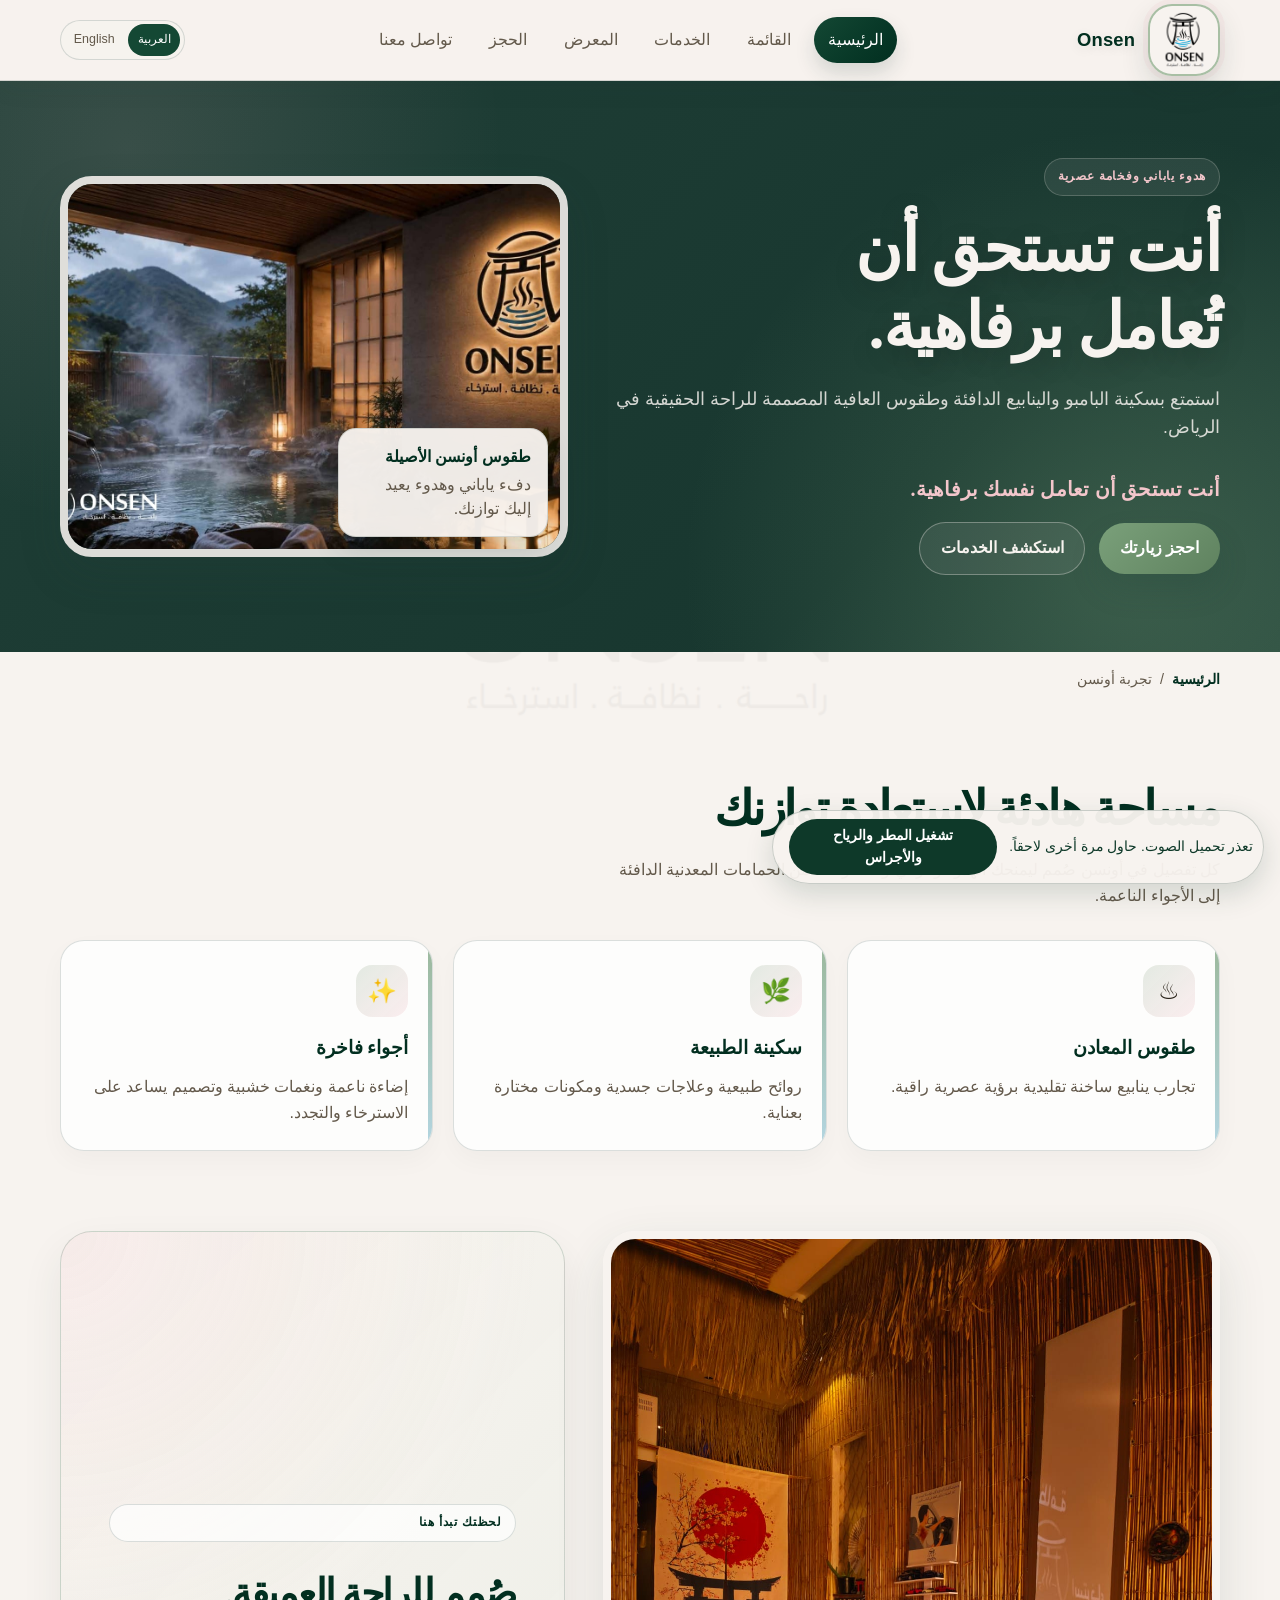
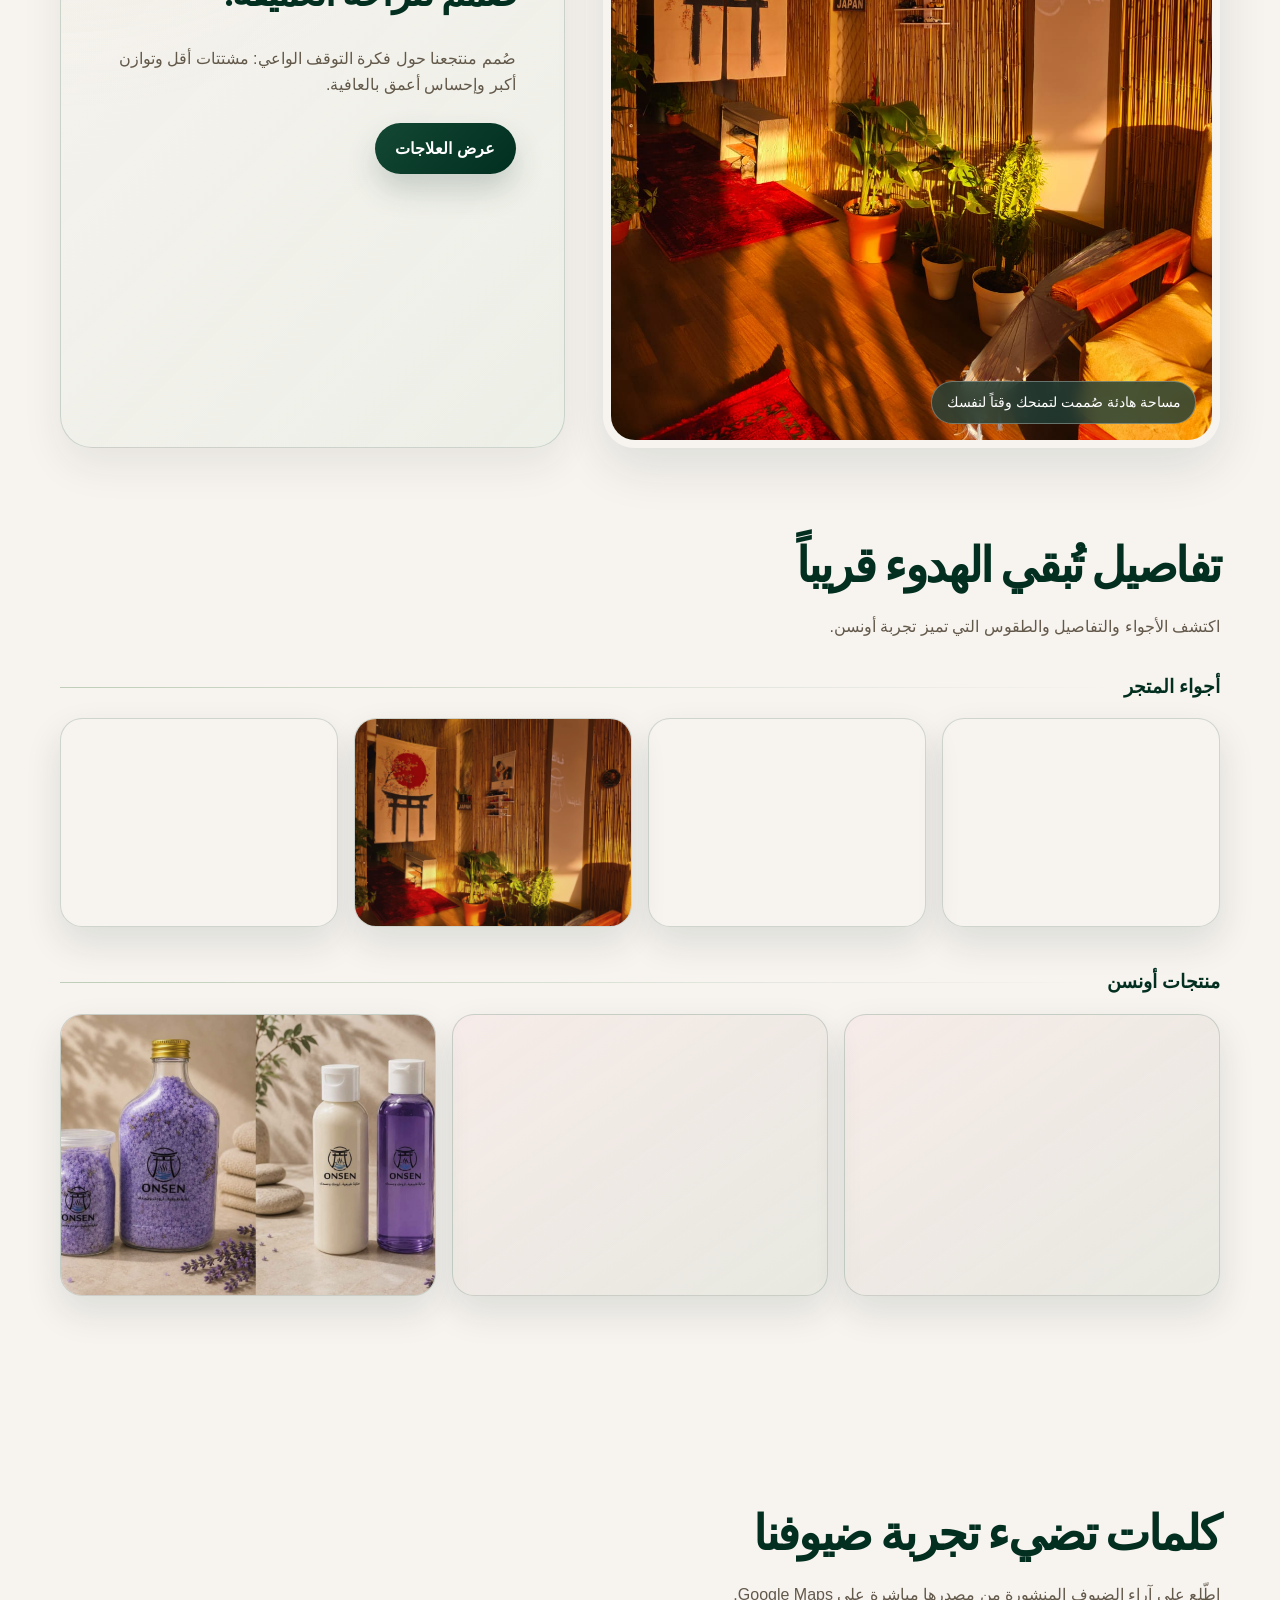
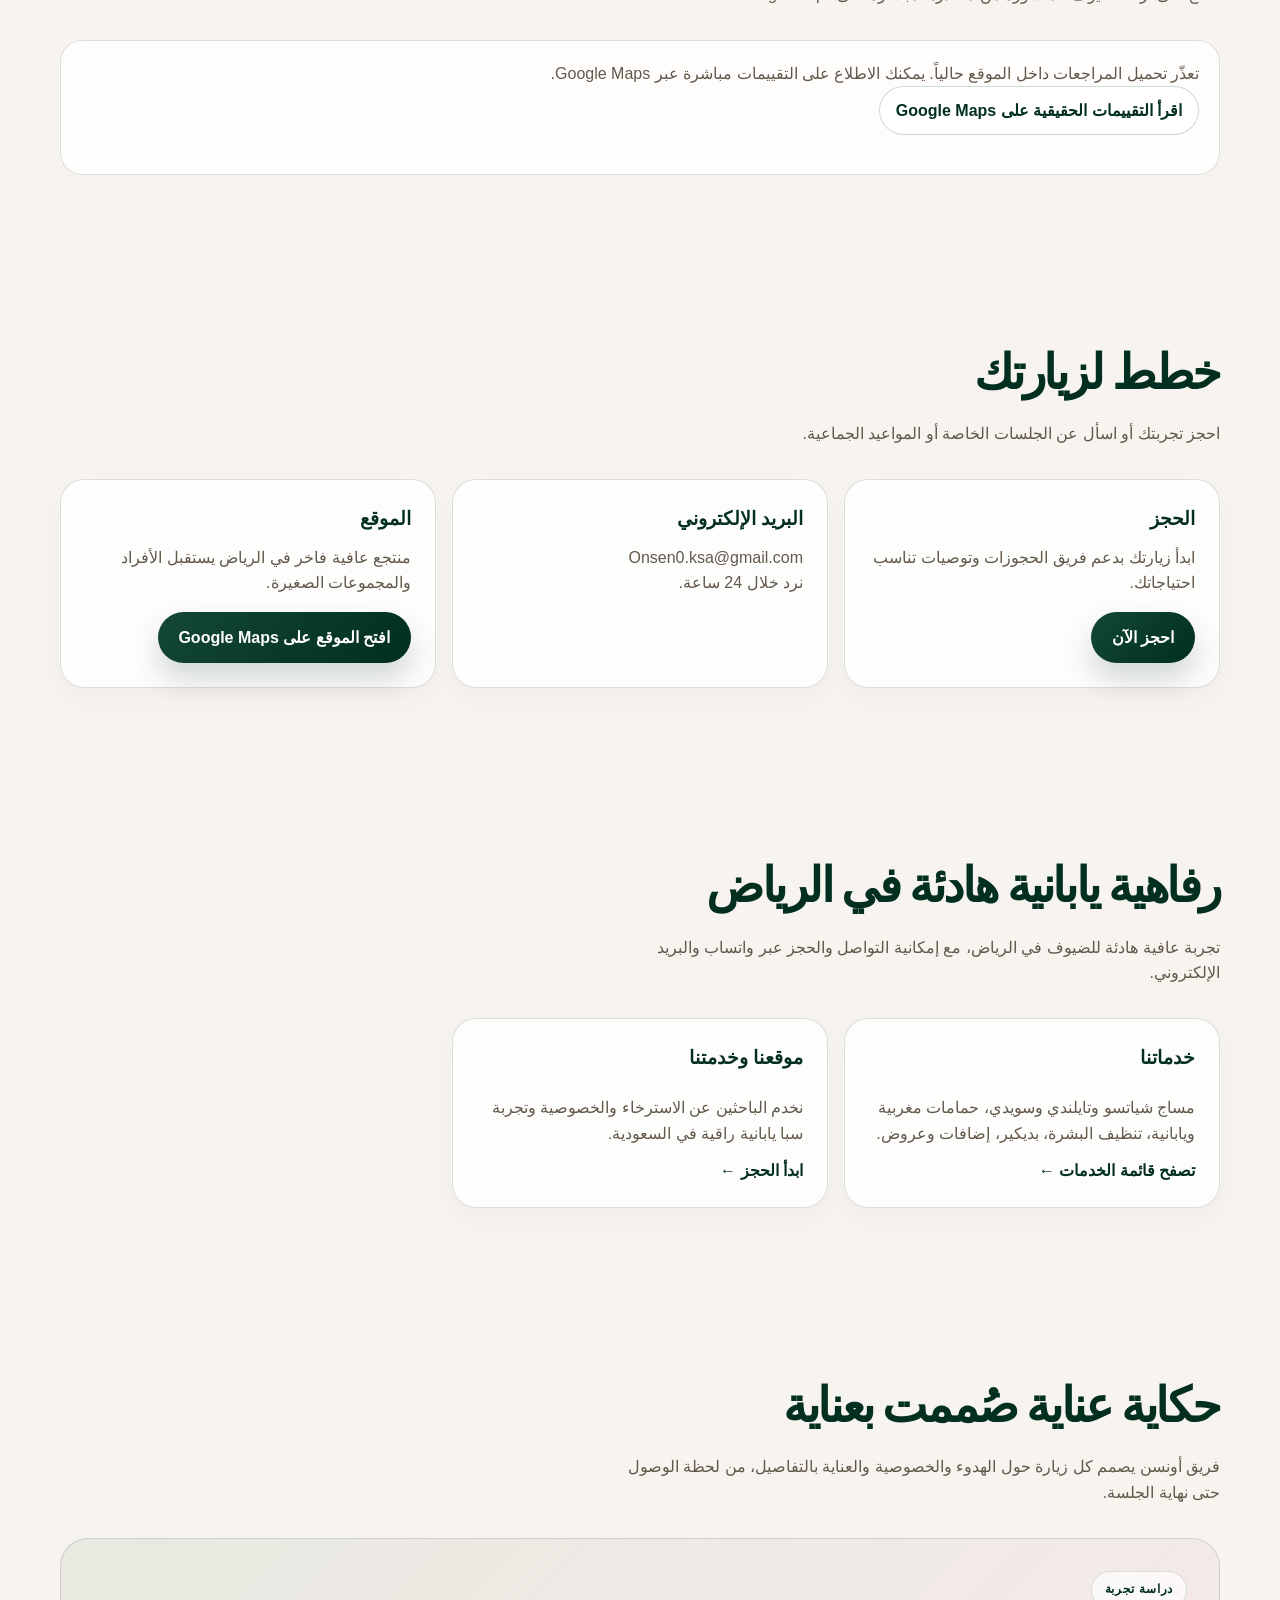
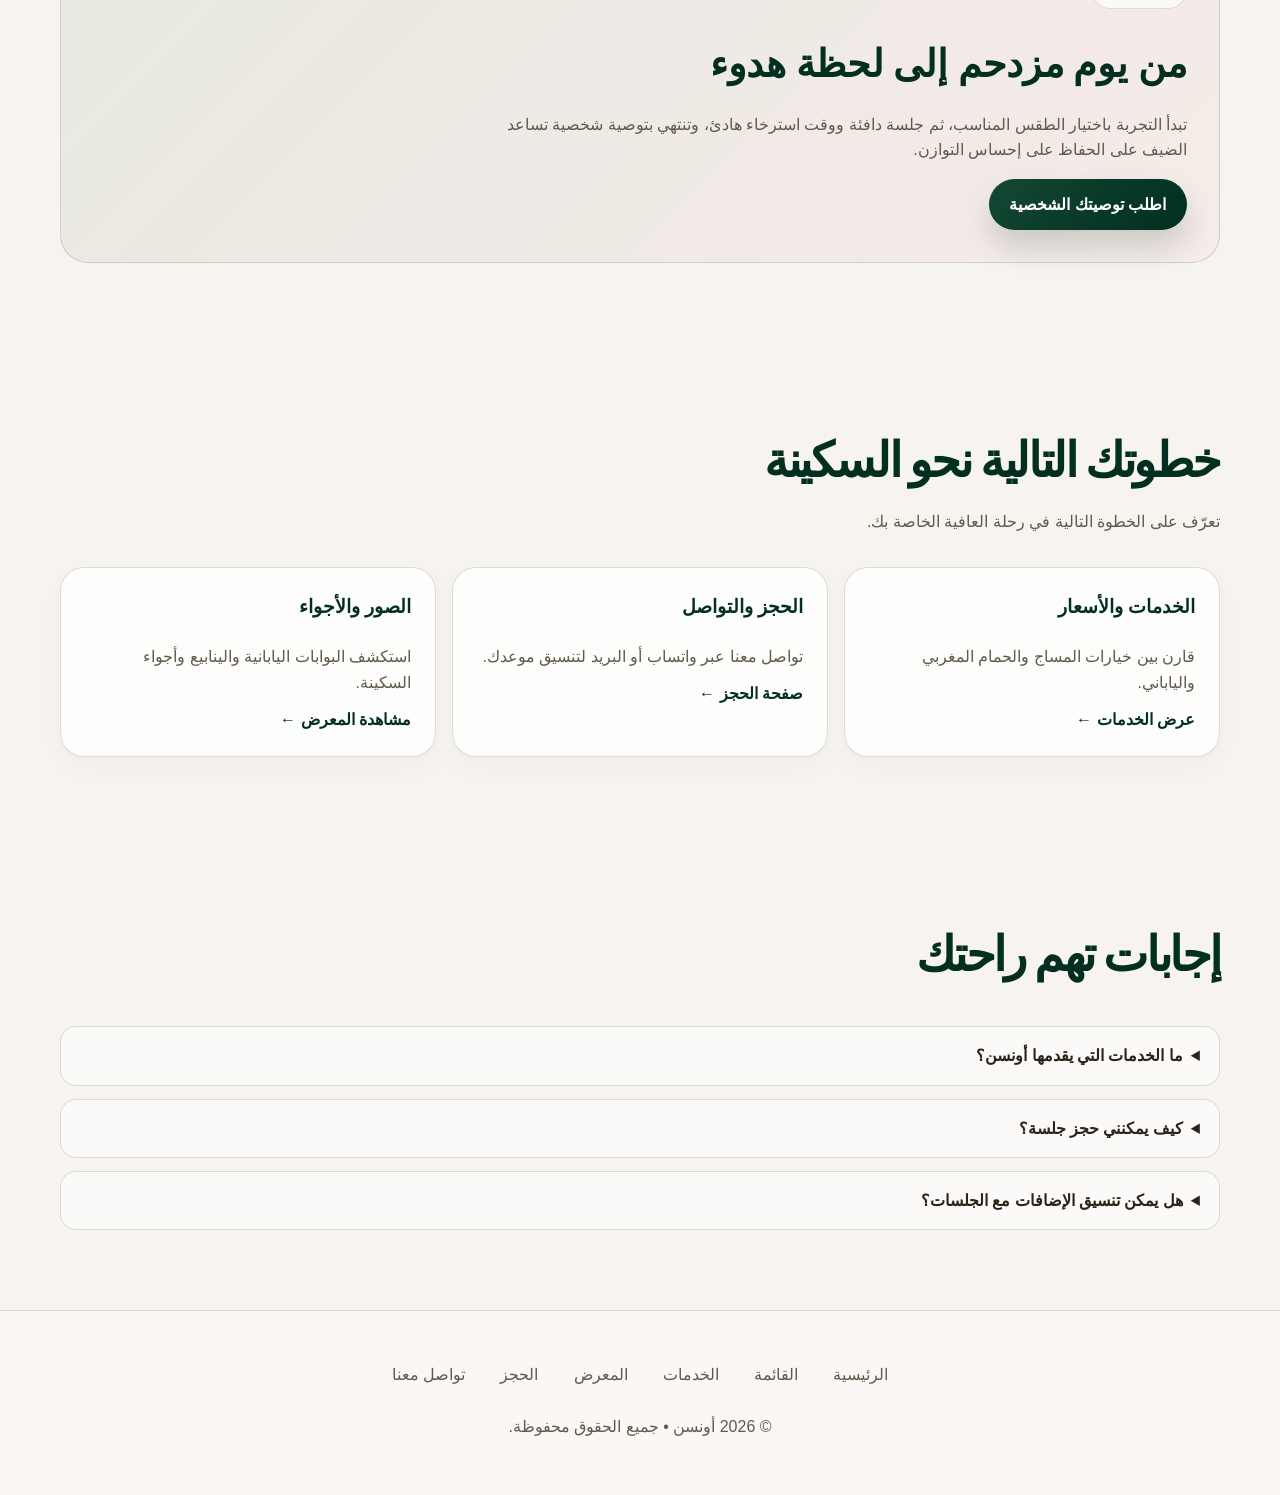
==== commit 08d2c5d4: "Merge latest site updates with Google Analytics Preserve the latest services, reviews, and deploymen" ====
--- a/index.html
+++ b/index.html
@@ -3,20 +3,22 @@
 <head>
   <meta charset="utf-8">
   <meta name="viewport" content="width=device-width,initial-scale=1">
-  <meta http-equiv="Content-Security-Policy" content="default-src 'self'; base-uri 'self'; object-src 'none'; frame-ancestors 'none'; form-action 'self' https://wa.me mailto:; img-src 'self' data: https:; media-src 'self'; script-src 'self' https://www.googletagmanager.com 'sha256-cc53kxIt2YW253wCDYTheCOs4suV5LuJP84p0/kWm/s='; style-src 'self' https://fonts.googleapis.com; font-src 'self' https://fonts.gstatic.com; connect-src 'self' https://www.google-analytics.com https://analytics.google.com https://region1.google-analytics.com; upgrade-insecure-requests;">
+  <meta http-equiv="Content-Security-Policy" content="default-src 'self'; base-uri 'self'; object-src 'none'; form-action 'self' https://wa.me mailto:; img-src 'self' data: https://maps.googleapis.com https://maps.gstatic.com; media-src 'self'; script-src 'self' https://maps.googleapis.com https://maps.gstatic.com https://www.googletagmanager.com 'sha256-cc53kxIt2YW253wCDYTheCOs4suV5LuJP84p0/kWm/s='; style-src 'self' 'unsafe-inline' https://fonts.googleapis.com https://maps.googleapis.com https://maps.gstatic.com; font-src 'self' https://fonts.gstatic.com; connect-src 'self' https://maps.googleapis.com https://maps.gstatic.com https://places.googleapis.com https://www.google-analytics.com https://analytics.google.com https://region1.google-analytics.com; upgrade-insecure-requests;">
   <meta name="referrer" content="strict-origin-when-cross-origin">
-  <meta http-equiv="Permissions-Policy" content="camera=(), microphone=(), geolocation=()">
   <title>أونسن في الرياض | سبا ياباني فاخر</title>
-  <meta name="description" content="أونسن سبا ياباني في الرياض يقدم جلسات المساج والحمام المغربي وحمام إسترخائي وطقوس عافية في أجواء هادئة.">
+  <meta name="description" content="أونسن سبا ياباني في الرياض يقدم جلسات شياتسو وتايلندي وسويدي، حماماً مغربياً ويابانياً، عناية وباقات مميزة.">
   <meta name="author" content="Onsen Spa & Wellness">
   <meta name="robots" content="index, follow, max-image-preview:large">
   <meta name="theme-color" content="#f7f3ef">
+  <!-- Configure only a browser API key restricted to this site, plus the business Place ID. -->
+  <meta name="google-maps-api-key" content="">
+  <meta name="google-place-id" content="">
   <meta property="og:site_name" content="Onsen Spa & Wellness">
   <meta property="og:locale" content="ar_SA">
   <meta property="og:locale:alternate" content="en_US">
   <meta property="og:url" content="https://onsen0ksa-cloud.github.io/Onsen/">
   <meta property="og:title" content="أونسن في الرياض | سبا ياباني فاخر">
-  <meta property="og:description" content="تجربة أونسن هادئة مع جلسات المساج والحمام المغربي وحمام إسترخائي وطقوس العافية الفاخرة.">
+  <meta property="og:description" content="جلسات مساج ياباني وتايلندي وسويدي، حمامات مغربية ويابانية، وباقات عافية فاخرة في أونسن.">
   <meta property="og:type" content="website">
   <meta property="og:image" content="https://onsen0ksa-cloud.github.io/Onsen/assets/hero-onsen.jpeg">
   <meta property="og:image:alt" content="أجواء أونسن اليابانية الهادئة">
@@ -27,7 +29,7 @@
   <meta name="twitter:image:alt" content="أجواء أونسن اليابانية الهادئة">
   <link rel="canonical" href="https://onsen0ksa-cloud.github.io/Onsen/">
   <link rel="icon" type="image/png" href="logo-modern.png?v=4">
-  <link rel="stylesheet" href="styles.css">
+  <link rel="stylesheet" href="styles.css?v=3">
   <!-- Google tag (gtag.js) -->
   <script async src="https://www.googletagmanager.com/gtag/js?id=G-PVFXP0D8LL"></script>
   <script>
@@ -47,18 +49,34 @@
     "telephone": "+966543688231",
     "image": "https://onsen0ksa-cloud.github.io/Onsen/logo-modern.png?v=3",
     "logo": "https://onsen0ksa-cloud.github.io/Onsen/logo-modern.png",
-    "description": "سبا ياباني في الرياض يقدم جلسات المساج والحمام المغربي وحمام إسترخائي وطقوس الاسترخاء.",
-    "priceRange": "SAR 200-650",
+    "description": "سبا ياباني في الرياض يقدم جلسات شياتسو وتايلندي وسويدي وحمامات مغربية ويابانية وباقات عافية.",
+    "priceRange": "SAR 180-500",
     "areaServed": "Saudi Arabia",
-    "serviceType": ["جلسات المساج", "الحمام المغربي", "حمام إسترخائي", "طقوس الاسترخاء"],
+    "serviceType": ["مساج شياتسو ياباني", "مساج تايلندي أرضي", "مساج استرخائي سويدي", "مساج 3 في 1", "حمام مغربي ملكي", "حمام ياباني فاخر", "تنظيف عميق للبشرة", "بديكير"],
     "knowsAbout": ["العافية اليابانية", "العلاج بالحرارة", "الاسترخاء الحسي"],
     "hasOfferCatalog": {
       "@type": "OfferCatalog",
       "name": "خدمات أونسن",
       "itemListElement": [
-        {"@type":"Offer","priceCurrency":"SAR","price":"200","itemOffered":{"@type":"Service","name":"اللوشن التقليدي"}},
-        {"@type":"Offer","priceCurrency":"SAR","price":"250","itemOffered":{"@type":"Service","name":"زيت أونسن الفاخر"}},
-        {"@type":"Offer","priceCurrency":"SAR","price":"300","itemOffered":{"@type":"Service","name":"الحمام المغربي أو حمام إسترخائي"}}
+        {"@type":"Offer","priceCurrency":"SAR","price":"180","itemOffered":{"@type":"Service","name":"مساج شياتسو ياباني، 40 دقيقة"}},
+        {"@type":"Offer","priceCurrency":"SAR","price":"230","itemOffered":{"@type":"Service","name":"مساج شياتسو ياباني، 60 دقيقة"}},
+        {"@type":"Offer","priceCurrency":"SAR","price":"180","itemOffered":{"@type":"Service","name":"مساج تايلندي أرضي، 40 دقيقة"}},
+        {"@type":"Offer","priceCurrency":"SAR","price":"230","itemOffered":{"@type":"Service","name":"مساج تايلندي أرضي، 60 دقيقة"}},
+        {"@type":"Offer","priceCurrency":"SAR","price":"180","itemOffered":{"@type":"Service","name":"مساج استرخائي سويدي، 40 دقيقة"}},
+        {"@type":"Offer","priceCurrency":"SAR","price":"230","itemOffered":{"@type":"Service","name":"مساج استرخائي سويدي، 60 دقيقة"}},
+        {"@type":"Offer","priceCurrency":"SAR","price":"300","itemOffered":{"@type":"Service","name":"مساج 3 في 1، 70 دقيقة"}},
+        {"@type":"Offer","priceCurrency":"SAR","price":"200","itemOffered":{"@type":"Service","name":"الحمام المغربي الملكي"}},
+        {"@type":"Offer","priceCurrency":"SAR","price":"250","itemOffered":{"@type":"Service","name":"الحمام الياباني الفاخر"}},
+        {"@type":"Offer","priceCurrency":"SAR","price":"250","itemOffered":{"@type":"Service","name":"تنظيف عميق للبشرة"}},
+        {"@type":"Offer","priceCurrency":"SAR","price":"200","itemOffered":{"@type":"Service","name":"البديكير"}},
+        {"@type":"Offer","priceCurrency":"SAR","price":"50","itemOffered":{"@type":"Service","name":"ماسك كولاجين (8 في 1)"}},
+        {"@type":"Offer","priceCurrency":"SAR","price":"30","itemOffered":{"@type":"Service","name":"زيت أونسن الفاخر"}},
+        {"@type":"Offer","priceCurrency":"SAR","price":"50","itemOffered":{"@type":"Service","name":"شمعة أونسن الدافئة"}},
+        {"@type":"Offer","priceCurrency":"SAR","price":"20","itemOffered":{"@type":"Service","name":"عصا البامبو للضغط القوي"}},
+        {"@type":"Offer","priceCurrency":"SAR","price":"350","itemOffered":{"@type":"Service","name":"العرض الأول: مساج 45 دقيقة مع حمام"}},
+        {"@type":"Offer","priceCurrency":"SAR","price":"400","itemOffered":{"@type":"Service","name":"العرض الثاني: مساج 60 دقيقة مع حمام"}},
+        {"@type":"Offer","priceCurrency":"SAR","price":"350","itemOffered":{"@type":"Service","name":"العرض الثالث: مساج قدمين مع بديكير وماسك كولاجين"}},
+        {"@type":"Offer","priceCurrency":"SAR","price":"500","itemOffered":{"@type":"Service","name":"باقة الفخامة"}}
       ]
     }
   }
@@ -90,7 +108,7 @@
       {
         "@type": "Question",
         "name": "ما الخدمات التي يقدمها أونسن؟",
-        "acceptedAnswer": {"@type":"Answer","text":"يقدم أونسن جلسات اللوشن والزيوت الفاخرة والشموع الدافئة ومساج البامبو والحمام المغربي أو حمام إسترخائي."}
+        "acceptedAnswer": {"@type":"Answer","text":"يقدم أونسن جلسات شياتسو وتايلندي أرضي وسويدي ومساج 3 في 1، وحمامات مغربية ويابانية، وتنظيفاً عميقاً للبشرة وبديكيراً وإضافات وباقات."}
       },
       {
         "@type": "Question",
@@ -134,16 +152,15 @@
           <div class="cta-row">
             <p class="hero-signature">أنت تستحق أن تعامل نفسك برفاهية.</p>
             <a class="btn primary" href="booking.html">احجز زيارتك</a>
-            <a class="btn" href="services.html">استكشف الخدمات</a>
+            <a class="btn" href="menu.html">استكشف القائمة</a>
           </div>
         </div>
 
         <div class="hero-card reveal">
           <img class="hero-photo" src="assets/hero-onsen.jpeg?v=9" alt="حمام أونسن حار هادئ مع إطلالة جبلية وشعار أونسن" fetchpriority="high">
           <div class="minor-card">
-            <span>تجربة الأونسن المميزة</span>
-            <strong>60 دقيقة</strong>
-            <span>حمام ساخن خاص عند الغروب</span>
+            <span class="minor-title">طقوس أونسن الأصيلة</span>
+            <span class="minor-copy">دفء ياباني وهدوء يعيد إليك توازنك.</span>
           </div>
         </div>
       </div>
@@ -201,37 +218,34 @@
         <p>اكتشف الأجواء والتفاصيل والطقوس التي تميز تجربة أونسن.</p>
       </div>
 
-      <h3 class="gallery-subtitle">صور المتجر</h3>
+      <h3 class="gallery-subtitle">أجواء المتجر</h3>
       <div class="gallery-grid gallery-store">
-        <div class="gallery-item"><img src="assets/gallery/onsen-gallery-06.jpeg" alt="مساحة الاسترخاء في أونسن" loading="lazy" decoding="async"></div>
-        <div class="gallery-item"><img src="assets/gallery/onsen-gallery-08.jpeg" alt="أجواء متجر أونسن العصرية" loading="lazy" decoding="async"></div>
-        <div class="gallery-item"><img src="assets/gallery/onsen-gallery-10.jpeg" alt="إضاءة دافئة في متجر أونسن" loading="lazy" decoding="async"></div>
-      </div>
-
-      <h3 class="gallery-subtitle">صور المنتجات</h3>
+        <div class="gallery-item"><img src="assets/gallery/onsen-gallery-01.jpeg" alt="جلسة جلوس هادئة داخل أونسن" loading="lazy" decoding="async"></div>
+        <div class="gallery-item"><img src="assets/gallery/onsen-gallery-04.jpeg" alt="ممر داخلي بتفاصيل خشبية وسجاد في أونسن" loading="lazy" decoding="async"></div>
+        <div class="gallery-item"><img src="assets/gallery/onsen-gallery-06.jpeg" alt="منطقة الاستقبال والجلوس في أونسن" loading="lazy" decoding="async"></div>
+        <div class="gallery-item"><img src="assets/gallery/onsen-gallery-09.jpeg" alt="درج المتجر المحاط بالنباتات والسجاد" loading="lazy" decoding="async"></div>
+      </div>
+
+      <h3 class="gallery-subtitle">منتجات أونسن</h3>
       <div class="gallery-grid gallery-products">
-        <div class="gallery-item"><img src="assets/gallery/onsen-gallery-01.jpeg" alt="منتجات العناية الفاخرة في أونسن" loading="lazy" decoding="async"></div>
-        <div class="gallery-item"><img src="assets/gallery/onsen-gallery-02.jpeg" alt="زيوت ولوشنات جلسات أونسن" loading="lazy" decoding="async"></div>
-        <div class="gallery-item"><img src="assets/gallery/onsen-gallery-03.jpeg" alt="تفاصيل منتجات العناية في أونسن" loading="lazy" decoding="async"></div>
-        <div class="gallery-item"><img src="assets/gallery/onsen-gallery-04.jpeg" alt="تفاصيل منتجات الاسترخاء والعناية" loading="lazy" decoding="async"></div>
+        <div class="gallery-item"><img src="assets/gallery/onsen-gallery-03.jpeg" alt="مجموعة من منتجات العناية والاستحمام في أونسن" loading="lazy" decoding="async"></div>
+        <div class="gallery-item"><img src="assets/gallery/onsen-gallery-08.jpeg" alt="مجموعة زيوت ومنتجات العناية من أونسن" loading="lazy" decoding="async"></div>
+        <div class="gallery-item"><img src="assets/gallery/onsen-gallery-10.jpeg" alt="زيوت وأملاح العناية من أونسن" loading="lazy" decoding="async"></div>
       </div>
     </section>
 
     <section id="reviews" class="section reviews-section container reveal">
       <div class="section-header">
         <h2>آراء ضيوف أونسن</h2>
-        <p>شهادات ضيوف مختارة عن لحظات الهدوء والعناية في أونسن.</p>
-      </div>
-      <a class="google-review-link" href="https://maps.app.goo.gl/XB1RgDi8UA3HwiJ76?g_st=aw" target="_blank" rel="noopener">
-        ⭐ شاهد تقييمات أونسن على Google Maps
-      </a>
-      <div class="testimonial-grid" aria-label="شهادات ضيوف أونسن">
-        <article class="testimonial"><span class="review-stars" aria-hidden="true">★★★★★</span><blockquote>“تجربة هادئة جداً، من الاستقبال إلى نهاية الجلسة. التفاصيل الصغيرة صنعت فرقاً كبيراً.”</blockquote><cite>ضيف من أونسن</cite></article>
-        <article class="testimonial"><span class="review-stars" aria-hidden="true">★★★★★</span><blockquote>“الأجواء مريحة والروائح لطيفة، خرجت وأنا أشعر بخفة وراحة حقيقية.”</blockquote><cite>ضيف من أونسن</cite></article>
-        <article class="testimonial"><span class="review-stars" aria-hidden="true">★★★★★</span><blockquote>“مكان أنيق وخصوصية ممتازة، وسأعود بالتأكيد لطقس استرخائي آخر.”</blockquote><cite>ضيف من أونسن</cite></article>
-        <article class="testimonial"><span class="review-stars" aria-hidden="true">★★★★★</span><blockquote>“خدمة راقية واهتمام واضح بالتفاصيل، كانت الجلسة فرصة حقيقية للراحة.”</blockquote><cite>ضيف من أونسن</cite></article>
-        <article class="testimonial"><span class="review-stars" aria-hidden="true">★★★★★</span><blockquote>“النظافة والخصوصية والأجواء الهادئة جعلت التجربة مميزة من البداية للنهاية.”</blockquote><cite>ضيف من أونسن</cite></article>
-        <article class="testimonial"><span class="review-stars" aria-hidden="true">★★★★★</span><blockquote>“تجربة دافئة ومريحة، والطاقم متعاون ويمنحك إحساساً بالاهتمام.”</blockquote><cite>ضيف من أونسن</cite></article>
+        <p>اطّلع على آراء الضيوف المنشورة من مصدرها مباشرة على Google Maps.</p>
+      </div>
+      <div class="reviews-source-card">
+        <p class="reviews-note" id="google-reviews-status" aria-live="polite" data-ar="تُحمّل المراجعات مباشرة من Google Maps." data-en="Reviews load directly from Google Maps.">تُحمّل المراجعات مباشرة من Google Maps.</p>
+        <a class="google-review-link" href="https://maps.app.goo.gl/XB1RgDi8UA3HwiJ76?g_st=aw" target="_blank" rel="noopener noreferrer">
+          ⭐ اقرأ التقييمات الحقيقية على Google Maps
+        </a>
+        <div class="testimonial-grid" id="google-review-list" aria-label="مراجعات Google الحقيقية"></div>
+        <p class="google-attribution" id="google-reviews-attribution" data-ar="المراجعات والتقييمات من Google Maps." data-en="Reviews and ratings from Google Maps." hidden>المراجعات والتقييمات من Google Maps.</p>
       </div>
     </section>
 
@@ -246,12 +260,18 @@
     </div>
 
     <div class="ambient-player" role="group" aria-label="التحكم في الأجواء الصوتية">
-      <span id="ambient-status" aria-live="polite">صوت المطر جاهز</span>
-      <button class="btn" id="ambient-toggle" type="button" aria-pressed="false">تشغيل صوت المطر</button>
+      <span id="ambient-status" aria-live="polite">صوت المطر والرياح والأجراس اليابانية جاهز</span>
+      <button class="btn" id="ambient-toggle" type="button" aria-pressed="false">تشغيل المطر والرياح والأجراس</button>
     </div>
     <audio id="ambient-audio" autoplay loop muted playsinline preload="auto" aria-hidden="true">
       <source src="assets/onsen-rainfall.mp3" type="audio/mpeg">
     </audio>
+    <audio id="bells-audio" autoplay loop muted playsinline preload="auto" aria-hidden="true">
+      <source src="assets/japanese-wooden-bells.wav?v=2" type="audio/wav">
+    </audio>
+    <audio id="wind-audio" autoplay loop muted playsinline preload="auto" aria-hidden="true">
+      <source src="assets/onsen-wind.wav" type="audio/wav">
+    </audio>
 
     <section id="contact" class="section container reveal">
       <div class="section-header">
@@ -273,7 +293,7 @@
         <article class="info-card">
           <h3>الموقع</h3>
           <p>منتجع عافية فاخر في الرياض يستقبل الأفراد والمجموعات الصغيرة.</p>
-          <a class="btn primary mt-1" href="https://maps.app.goo.gl/XB1RgDi8UA3HwiJ76?g_st=aw" target="_blank" rel="noopener">افتح الموقع على Google Maps</a>
+          <a class="btn primary mt-1" href="https://maps.app.goo.gl/XB1RgDi8UA3HwiJ76?g_st=aw" target="_blank" rel="noopener noreferrer">افتح الموقع على Google Maps</a>
         </article>
       </div>
     </section>
@@ -286,7 +306,7 @@
       <div class="seo-grid">
         <article class="info-card">
           <h3>خدماتنا</h3>
-          <p>مساج، لوشن، زيوت فاخرة، مساج بامبو، وحمام مغربي أو حمام إسترخائي.</p>
+          <p>مساج شياتسو وتايلندي وسويدي، حمامات مغربية ويابانية، تنظيف البشرة، بديكير، إضافات وعروض.</p>
           <a class="text-link" href="services.html">تصفح قائمة الخدمات ←</a>
         </article>
         <article class="info-card">
@@ -327,9 +347,9 @@
         <h2 id="faq-title">إجابات تهم راحتك</h2>
       </div>
       <div class="faq-list">
-        <details><summary>ما الخدمات التي يقدمها أونسن؟</summary><p>نقدم جلسات اللوشن والزيوت الفاخرة والشموع الدافئة ومساج البامبو والحمام المغربي أو حمام إسترخائي.</p></details>
+        <details><summary>ما الخدمات التي يقدمها أونسن؟</summary><p>نقدم جلسات مساج شياتسو وتايلندي وسويدي، وحمامات مغربية ويابانية، وخدمات للعناية بالبشرة والقدمين وباقات متكاملة.</p></details>
         <details><summary>كيف يمكنني حجز جلسة؟</summary><p>يمكنك الحجز عبر واتساب أو البريد الإلكتروني من صفحة الحجز، وسيساعدك فريق أونسن في اختيار الموعد والخدمة.</p></details>
-        <details><summary>ماهي المواد أو المنتجات المستخدمة للمساج والحمام؟</summary><p>نختار منتجاتنا بعناية من مكونات طبيعية، وهي خالية تماماً من المواد الحافظة وفق معلومات المنتجات المعتمدة لدينا.</p></details>
+        <details><summary>هل يمكن تنسيق الإضافات مع الجلسات؟</summary><p>نعم، يمكن تنسيق إضافات العناية مع الجلسة حسب الخدمات المتاحة وتفضيلاتك.</p></details>
       </div>
     </section>
   </main>
@@ -346,6 +366,6 @@
     <p>&copy; <span id="year"></span> أونسن • جميع الحقوق محفوظة.</p>
   </footer>
 
-  <script src="script.js"></script>
+  <script src="script.js?v=7"></script>
 </body>
 </html>
